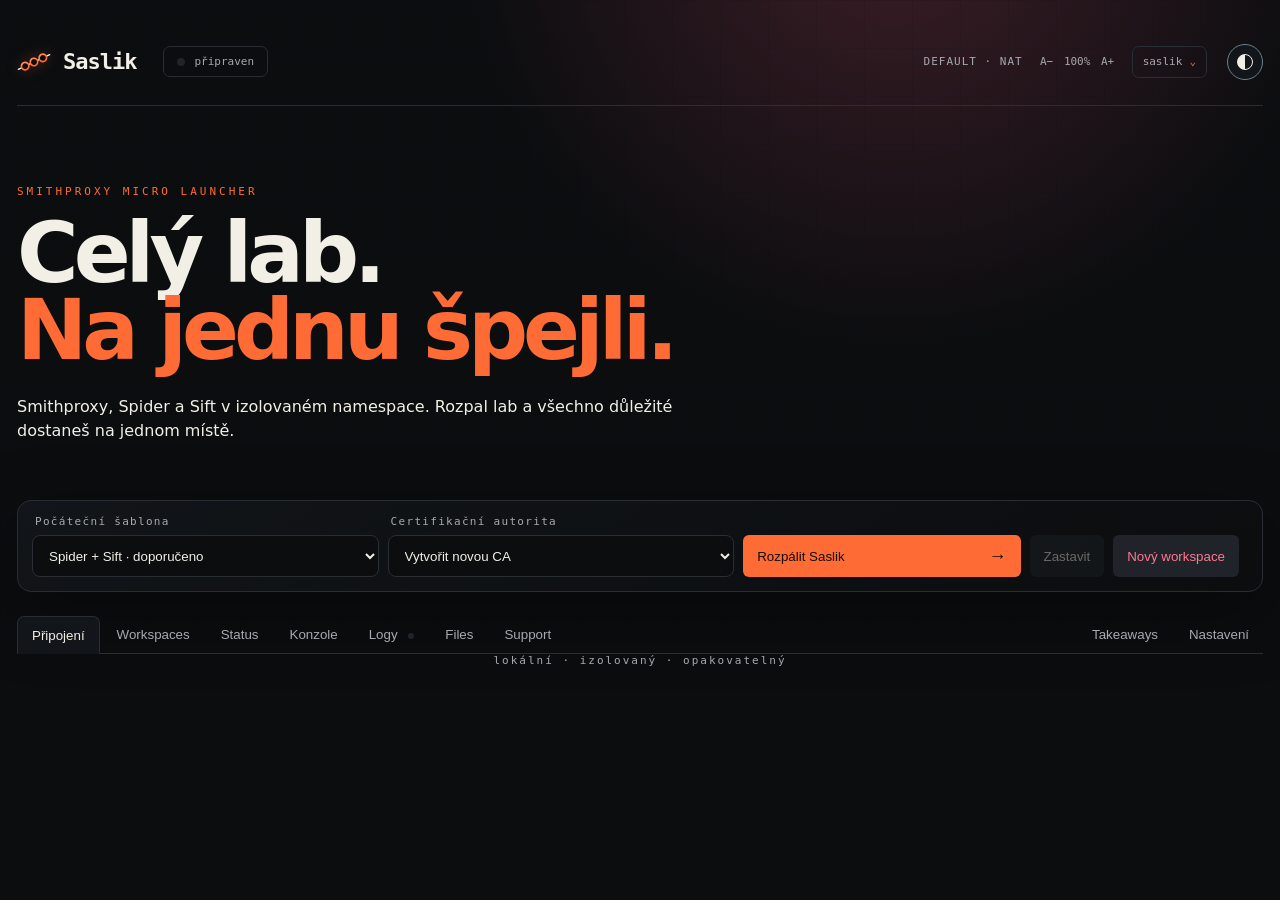
==== src/saslik/web/index.html @ 220c75d2 "featura: pridat upravitelne rozlozeni karet - umoznit karty presouvat, skryvat a menit jejich veliko" ====
<!doctype html>
<html lang="cs"><head><meta charset="utf-8"><meta name="viewport" content="width=device-width,initial-scale=1"><title>Saslik · Smithproxy lab</title><link rel="icon" href="saslik-mark.svg" type="image/svg+xml"><link rel="stylesheet" href="xterm.css"><link rel="stylesheet" href="style.css"><link rel="stylesheet" href="components.css"><link rel="stylesheet" href="files.css"><link rel="stylesheet" href="dev.css"><link rel="stylesheet" href="account.css"><link rel="stylesheet" href="installers.css"><link rel="stylesheet" href="network-plan.css"><link rel="stylesheet" href="dashboard-layout.css"><link rel="stylesheet" data-saslik-theme href="saslik-theme.css"><script src="saslik-theme.js" data-app="saslik"></script>
</head>
<body><main>
<header><div class="brand"><img class="brand-mark" src="saslik-mark.svg" alt=""><strong>Saslik</strong><div id="global-state" class="pill idle"><i></i><span>připraven</span></div></div><div class="header-state"><small id="identity-meta" class="hidden">workspace —</small><a id="header-ca-download" class="header-ca-download hidden" href="/api/ca" title="Stáhnout kořenovou certifikační autoritu aktuálního workspace">CA certifikát ↓</a><small id="lab-meta">default · NAT</small><div class="state-cluster"><div class="card-font-tools" aria-label="Velikost písma v kartách"><button id="card-font-down" type="button" title="Menší písmo v kartách">A−</button><output id="card-font-size">100%</output><button id="card-font-up" type="button" title="Větší písmo v kartách">A+</button></div></div><details class="account-menu"><summary title="Účet Saslik"><span>saslik</span><i>⌄</i></summary><div class="account-dialog"><nav class="account-tabs"><button class="active" type="button" data-account-tab="info">Info</button><button type="button" data-account-tab="password">Password</button></nav><section class="account-pane" data-account-pane="info"><p id="account-feedback" class="account-feedback hidden"></p><dl><div><dt>Session timeout</dt><dd id="session-timeout">—</dd></div><div><dt>Last login</dt><dd id="account-last-login">—</dd></div><div><dt>Password changed</dt><dd id="account-password-changed">—</dd></div></dl></section><section class="account-pane hidden" data-account-pane="password"><form id="password-form"><label>Současné heslo<input id="password-current" type="password" autocomplete="current-password" required></label><label>Nové heslo<input id="password-new" type="password" autocomplete="new-password" minlength="12" maxlength="128" required></label><label>Znovu nové heslo<input id="password-confirm" type="password" autocomplete="new-password" minlength="12" maxlength="128" required></label><button type="submit">Změnit heslo</button></form></section><a class="logout" href="/logout">Odhlásit se <span>↪</span></a></div></details></div></header>
<section id="degraded-banner" class="degraded-banner hidden" role="alert"><strong>running in degraded mode:</strong><span>unknown fatal error</span></section>
<section class="hero"><p class="eyebrow">SMITHPROXY MICRO LAUNCHER</p><h1>Celý lab.<br><em>Na jednu špejli.</em></h1><p class="lead">Smithproxy, Spider a Sift v izolovaném namespace. Rozpal lab a všechno důležité dostaneš na jednom místě.</p></section>
<section class="launcher panel">
  <div id="template-field" class="field init-only"><label for="template">Počáteční šablona</label><select id="template"><option value="spider-sift">Spider + Sift · doporučeno</option><option value="spider">Spider bez Siftu</option><option value="proxy">Čistý Smithproxy</option></select></div>
  <div id="ca-source-field" class="field init-only"><label for="ca-source">Certifikační autorita</label><select id="ca-source"><option value="new">Vytvořit novou CA</option><option value="existing">Použít existující CA</option></select></div>
  <div id="ca-cert-field" class="field init-only hidden"><label for="ca-cert">CA certifikát</label><input id="ca-cert" placeholder="/cesta/ca-cert.pem" spellcheck="false"></div>
  <div id="ca-key-field" class="field init-only hidden"><label for="ca-key">CA privátní klíč</label><input id="ca-key" placeholder="/cesta/ca-key.pem" spellcheck="false"></div>
  <button id="ignite" class="primary"><span>Rozpálit Saslik</span><b>→</b></button><button id="stop" class="ghost" disabled>Zastavit</button><button id="reset" class="ghost danger">Nový workspace</button>
</section>
<nav id="tabs" class="tabs hidden" aria-label="Lab"><button data-tab="dashboard" class="active">Připojení</button><button data-tab="workspaces">Workspaces</button><button data-tab="status">Status</button><button data-tab="console">Konzole</button><button data-tab="logs">Logy <i id="log-state"></i></button><button data-tab="files">Files</button><button data-tab="dev" class="hidden">Dev</button><button data-tab="support">Support</button><button data-tab="settings" class="settings-tab">Nastavení</button></nav>
<section id="dashboard" class="tab-panel hidden"><div class="section-title endpoints-title"><span>PŘIPOJENÍ</span></div><div id="cards" class="cards"></div><section id="skewer-trust" class="skewer-trust hidden"><div class="section-title trust-title"><span>CA NA KLIENTSKÝCH STROJÍCH</span><small>stav klientů a lokální správa důvěry</small></div><nav id="skewer-trust-tabs" class="host-tabs" aria-label="CA stroje a správa"></nav><div id="skewer-trust-content"></div><div id="local-ca-panel" class="local-ca-panel legacy-ca hidden"><div class="local-ca-intro"><b>Lokální správa CA</b><small>vývojová správa úložišť na stroji se Saslikem</small></div><div id="ca-stores" class="local-ca-groups"><span class="muted">Zjišťuji certificate stores…</span></div></div></section></section>
<section id="workspaces" class="tab-panel hidden"><div id="offline-resources" class="offline-resources"><div class="section-title"><span>WORKSPACES</span><small>výběr, stav a zdroje jednotlivých labů</small></div><div id="workspace-manager" class="workspace-manager"></div><section id="workspace-options" class="workspace-options"><div class="section-title"><span id="workspace-options-title">WORKSPACE OPTIONS</span><small>nastavení patří pouze vybranému workspace</small></div>
<div class="component-options"><div class="option-heading"><span>COMPONENTS</span><small>zdroj a chování procesu</small></div><div class="component-table" id="component-table">
<div class="component-table-head"><span>Komponenta</span><span>Typ</span><span>Zdroj</span><span>Restart při selhání</span><span>Akce</span></div>
<div class="component-row" data-component="smithproxy"><strong>Smithproxy<button type="button" data-source-status title="Znovu ověřit Git">čeká na kontrolu</button></strong><select data-source-setting="source_smithproxy"><option value="src">src</option><option value="bin" disabled>bin</option></select><input data-ref-setting="ref_smithproxy" value="master"><label><input type="checkbox" data-restart-setting="restart_smithproxy"><span>zapnutý</span></label><span class="component-actions"><button type="button" data-component-update="smithproxy">Aktualizovat</button><button type="button" class="component-drop hidden" data-component-drop="smithproxy" title="Zahodit lokální Git změny" aria-label="Zahodit lokální Git změny Smithproxy">↶</button></span></div>
<div class="component-row" data-component="spider"><strong>Spider<button type="button" data-source-status title="Znovu ověřit Git">čeká na kontrolu</button></strong><select data-source-setting="source_spider"><option value="src">src</option><option value="bin" disabled>bin</option></select><input data-ref-setting="ref_spider" value="main"><label><input type="checkbox" data-restart-setting="restart_spider"><span>zapnutý</span></label><span class="component-actions"><button type="button" data-component-update="spider">Aktualizovat</button><button type="button" class="component-drop hidden" data-component-drop="spider" title="Zahodit lokální Git změny" aria-label="Zahodit lokální Git změny Spider">↶</button></span></div>
<div class="component-row" data-component="sift"><strong>Sift<button type="button" data-source-status title="Znovu ověřit Git">čeká na kontrolu</button></strong><select data-source-setting="source_sift"><option value="src">src</option><option value="bin" disabled>bin</option></select><input data-ref-setting="ref_sift" value="main"><label><input type="checkbox" data-restart-setting="restart_sift"><span>zapnutý</span></label><span class="component-actions"><button type="button" data-component-update="sift">Aktualizovat</button><button type="button" class="component-drop hidden" data-component-drop="sift" title="Zahodit lokální Git změny" aria-label="Zahodit lokální Git změny Sift">↶</button></span></div>
<div class="component-row" data-component="pcap-viewer"><strong>PCAP Viewer<button type="button" data-source-status title="Znovu ověřit Git">čeká na kontrolu</button></strong><select data-source-setting="source_pcap_viewer"><option value="src">src</option><option value="bin" disabled>bin</option></select><input data-ref-setting="ref_pcap_viewer" value="main"><label><input type="checkbox" data-restart-setting="restart_pcap_viewer"><span>zapnutý</span></label><span class="component-actions"><button type="button" data-component-update="pcap-viewer">Aktualizovat</button><button type="button" class="component-drop hidden" data-component-drop="pcap-viewer" title="Zahodit lokální Git změny" aria-label="Zahodit lokální Git změny PCAP Viewer">↶</button></span></div>
<div class="component-row" data-component="smithproxy-gui"><strong>Smithproxy GUI<button type="button" data-source-status title="Znovu ověřit Git">zdroj nepřipojen</button></strong><select data-source-setting="source_smithproxy_gui"><option value="src">src</option></select><input data-ref-setting="ref_smithproxy_gui" value="main"><label><input type="checkbox" data-restart-setting="restart_smithproxy_gui"><span>zapnutý</span></label><span class="component-actions"><button type="button" data-component-update="smithproxy-gui">Aktualizovat</button><button type="button" class="component-drop hidden" data-component-drop="smithproxy-gui" title="Zahodit lokální Git změny" aria-label="Zahodit lokální Git změny Smithproxy GUI">↶</button></span></div>
<div class="component-row" data-component="keyway"><strong>Smithproxy Keyway<button type="button" data-source-status title="Znovu ověřit Git">čeká na kontrolu</button></strong><select data-source-setting="source_keyway"><option value="src">src</option></select><input data-ref-setting="ref_keyway" value="main"><span title="Runtime integrace bude doplněna po volbě autentizačního backendu">build only</span><span class="component-actions"><button type="button" data-component-update="keyway">Aktualizovat</button><button type="button" class="component-drop hidden" data-component-drop="keyway" title="Zahodit lokální Git změny" aria-label="Zahodit lokální Git změny Smithproxy Keyway">↶</button></span></div>
<div class="component-row hidden" data-component="lored" data-devel-only><strong>Lored<button type="button" data-source-status title="Znovu ověřit Git">čeká na kontrolu</button></strong><select data-source-setting="source_lored"><option value="src">src</option><option value="bin" disabled>bin</option></select><input data-ref-setting="ref_lored" value="main"><label><input type="checkbox" data-restart-setting="restart_lored"><span>zapnutý</span></label><span class="component-actions"><button type="button" data-component-update="lored">Aktualizovat</button><button type="button" class="component-drop hidden" data-component-drop="lored" title="Zahodit lokální Git změny" aria-label="Zahodit lokální Git změny Lored">↶</button></span></div>
<div class="component-row" data-component="tuntom"><strong>Tuntom<button type="button" data-source-status title="Znovu ověřit Git">čeká na kontrolu</button></strong><select data-source-setting="source_tuntom"><option value="src">src</option><option value="bin" disabled>bin</option></select><input data-ref-setting="ref_tuntom" value="main"><span title="Tunely se spouštějí na vyžádání pro spárované klienty.">na vyžádání</span><span class="component-actions"><button type="button" data-component-update="tuntom" title="Aktualizace ukončí aktivní tunely; klienti se musí znovu připojit.">Aktualizovat</button><button type="button" class="component-drop hidden" data-component-drop="tuntom" title="Zahodit lokální Git změny" aria-label="Zahodit lokální Git změny Tuntom">↶</button></span></div>
<div class="component-row component-row-compact"><strong>Capture storage</strong><span>součást vieweru</span><span></span><label><input type="checkbox" data-restart-setting="restart_pcap_storage"><span>zapnutý</span></label><span></span></div>
<div class="component-row component-row-compact saslik-version-row"><strong>Saslik<button type="button" id="saslik-version-status" data-source-status title="Znovu ověřit verzi Sasliku">čeká na kontrolu</button></strong><span>launcher</span><span id="saslik-version-source">zjišťuji instalaci…</span><span></span><span></span></div>
</div><button id="component-settings-save" type="button">Uložit komponenty</button></div>
<div class="workspace-api-access"><div><small>API ACCESS</small><strong>Důvěryhodné sítě</strong><p>Loopback je povolen vždy. Přihlášený portál může API používat z libovolné sítě.</p></div><div class="api-access-options"><label><input id="api-allow-host-networks" type="checkbox"> Host-connected networks <small>bez workspace a tunnel klientů</small></label><label><input id="api-allow-tuntom" type="checkbox"> Authenticated Tuntom clients <small>výchozí: zakázáno</small></label></div><label class="api-prefixes"><span>Additional trusted prefixes</span><textarea id="api-allowed-prefixes" spellcheck="false" placeholder="192.168.50.0/24&#10;2001:db8:42::/64"></textarea></label><button id="api-access-save" type="button">Uložit přístup</button></div>
<div class="workspace-options-body"><div><small>INTEGRACE</small><strong>ipinfo.io</strong><p>Geolokační enrichment veřejných IP adres v CZ PCAP Vieweru.</p></div><label class="workspace-secret"><span>API token</span><input id="setting-ipinfo-token" type="password" autocomplete="off" placeholder="nenastaveno"><small id="setting-ipinfo-state">zjišťuji…</small></label><button id="settings-save" type="button">Nastavit</button></div><p class="workspace-settings-note">Jednosměrné nastavení: secret se neexportuje, nevrací do browseru a přes GUI jej nelze změnit. Projeví se při příštím startu workspace.</p>
<div class="workspace-options-body"><div><small>LICENCOVÁNÍ</small><strong>Issuer public key</strong><p>Ed25519 veřejný klíč, kterým licensing daemon ověřuje podepsané licence.</p></div><label class="workspace-secret workspace-key"><span>Public key PEM</span><textarea id="setting-license-key" autocomplete="off" spellcheck="false" placeholder="-----BEGIN PUBLIC KEY-----"></textarea><small id="setting-license-key-state">zjišťuji…</small></label><button id="license-key-save" type="button">Nastavit</button></div><p class="workspace-settings-note">Veřejný klíč se uloží do workspace a při startu se předá lokální licensing službě. Privátní podpisový klíč sem nikdy nepatří.</p>
<div class="workspace-restart-options"><div><small>VÝVOJ A PÁDY</small><strong>Diagnostický build</strong><p>Debug symboly zvětší build. Core dumpy a backtrace se ukládají do <code>state/crashes</code>.</p></div><div class="restart-options"><label><input type="checkbox" data-debug-setting="debug_build">Debug build</label><label><input type="checkbox" data-debug-setting="collect_coredumps">Uložit core dump</label><label><input type="checkbox" data-debug-setting="collect_backtraces">Vygenerovat backtrace</label></div><button id="debug-settings-save" type="button">Uložit diagnostiku</button></div>
<div class="crash-actions"><span><small>CRASH REPORTY</small><strong id="crash-report-count">zjišťuji…</strong></span><label class="crash-trigger">Collect debug and terminate with <select id="crash-signal"><option value="11">SIGSEGV · 11</option><option value="9">SIGKILL · 9</option></select></label><button id="crash-diagnose" type="button">Spustit sběr</button><a id="crash-reports-download" class="button disabled" href="#">Stáhnout tar.gz ↓</a><button id="crash-reports-clear" type="button" disabled>Vyčistit</button></div><p class="workspace-settings-note">Řízený sběr na 5 sekund zapne <code>debug set all 8</code> a <code>debug term 8</code>, ukončí Smithproxy zvoleným signálem a vytvoří report.</p></section>
<details class="workspace-maintenance public-installers"><summary><span><b>CUSTOM INSTALLERS</b><small>balíky dostupné bez přihlášení na Connect It portálu</small></span><i>›</i></summary><div><div id="public-installers-list"><span class="muted">Načítám…</span></div><form id="public-installer-form"><input id="public-installer-original" type="hidden"><label>Soubor<input id="public-installer-input" type="file" required></label><label>Název<input id="public-installer-title" maxlength="80" placeholder="Skewer Android" required></label><label>Platforma<input id="public-installer-platform" maxlength="80" placeholder="Android APK" required></label><label>Architektura<input id="public-installer-architecture" maxlength="40" placeholder="arm64 / amd64 / any"></label><label>Verze<input id="public-installer-version" maxlength="60" placeholder="0.9.51"></label><label>Channel<select id="public-installer-channel"><option value="stable">stable</option><option value="beta">beta</option><option value="devel" selected>devel</option><option value="nightly">nightly</option></select></label><label class="installer-description">Popis<input id="public-installer-description" maxlength="240" placeholder="Volitelný krátký popis"></label><span class="public-installer-actions"><button type="submit">Nahrát a publikovat ↑</button><button id="public-installer-cancel" type="button" class="hidden">Zrušit editaci</button></span></form></div></details>
<details class="workspace-maintenance"><summary><span><b>LOGY A MAINTENANCE</b><small>diagnostika, rotace a servis workspace</small></span><i>›</i></summary><div><span><strong>Logpack</strong><small>Saslik, komponenty, textové crash logy a systemd journal. Bez konfigurace a klíčů.</small></span><a id="logpack-download" class="button" href="#">Stáhnout logpack ↓</a></div></details></div></section>
<section id="status" class="tab-panel hidden"><div class="section-title"><span>SLUŽBY</span><small>procesy pod správou systemd</small></div><div id="services" class="service-grid"></div><details id="license-panel" class="license-panel"><summary><span><b>License:</b> <em id="license-summary">zjišťuji…</em></span><i>›</i></summary><div id="license-detail"><span class="muted">Načítám licensing informace…</span></div></details><div class="section-title health-title"><span>HEALTH</span><small>živé kontroly API a portů</small></div><div id="health-checks" class="health-grid"></div><div class="section-title runtime-title"><span>SIFT</span><small>flow lifecycle, payloady a HTTP transport</small></div><div id="sift-stats" class="runtime-grid"></div><div class="section-title e2e-title"><span>PRŮCHOD SKRZ WORKSPACE</span><small id="e2e-target">syntetický klient</small></div><div id="e2e-checks" class="e2e-grid"></div><div class="section-title traffic-title"><span>PROVOZ WORKSPACE</span><small id="traffic-interface">workspace interface</small></div><div id="traffic" class="traffic-grid"></div><div class="section-title runtime-title"><span>PROVOZ PŘES PROXY</span><small>aktivní spojení a přenesená data podle vstupu</small></div><div id="listener-stats" class="runtime-grid"></div><details class="traffic-flow"><summary><span><b>Jak test prochází workspace</b><small>rozhraní, proxy, egress a cíle</small></span><i>›</i></summary><div id="traffic-flow-body"></div></details></section>
<section id="console" class="tab-panel hidden panel terminal-panel"><div class="terminal-head"><b>Smithproxy CLI</b><span id="cli-state">odpojeno</span><div class="terminal-tools"><button id="cli-detach" title="Otevřít konzoli v samostatném okně">Do okna ↗</button><label title="Písmo konzole"><span class="sr-only">Písmo</span><select id="cli-font"><option value="system">System mono</option><option value="dejavu">DejaVu</option><option value="jetbrains">JetBrains</option><option value="terminus">Terminus</option></select></label><button id="cli-font-down" title="Menší písmo">A−</button><output id="cli-font-size">13</output><button id="cli-font-up" title="Větší písmo">A+</button><label title="Limit historie"><span class="sr-only">Historie</span><select id="cli-scrollback"><option value="1000">1k řádků</option><option value="5000">5k řádků</option><option value="20000">20k řádků</option><option value="unlimited">bez limitu</option></select></label><button id="cli-save">Uložit</button><button id="cli-connect">Připojit</button><button id="cli-clear">Vyčistit</button></div></div><div id="xterm"></div></section>
<section id="logs" class="tab-panel hidden panel log-panel"><div class="terminal-head"><b>Logy</b><label class="log-source-label"><span class="sr-only">Zdroj logu</span><select id="log-source"><option value="saslik">Saslik</option><option value="skewer-api">Skewer API</option><option value="smithproxy">Smithproxy</option><option value="smithproxy-gui">Smithproxy GUI</option><option value="spider">Spider</option><option value="spider-frontend">Spider frontend</option><option value="sift">Sift</option><option value="pcap-storage">PCAP storage</option><option value="pcap-viewer">PCAP Viewer</option><option value="lored">Lored</option><option value="tuntom">Tuntom</option><option value="e2e-probe">E2E probe</option><option value="operation">Build / operace</option></select></label><span id="build-state">živě</span><button id="copy-log">Kopírovat</button></div><div id="source-recovery" class="source-recovery hidden"><span><b>Lokální změny ve zdrojích</b><small id="source-recovery-detail"></small></span><button id="discard-source-changes" type="button">Zahodit změny</button></div><pre id="log"><span class="muted">$ načítám Saslik log…</span></pre></section>
<section id="files" class="tab-panel hidden files-panel"><div class="files-toolbar"><div><small>WORKSPACE FILES</small><nav id="files-breadcrumb"></nav></div><label class="files-follow"><input id="files-follow" type="checkbox" checked> Follow</label><button id="files-detach" type="button">Do okna ↗</button><button id="files-up" type="button">↑ Nahoru</button><button id="files-mkdir" type="button">Nový adresář</button><button id="files-upload" type="button">Nahrát ↑</button><input id="files-upload-input" type="file" class="hidden"></div><div class="files-layout"><div id="files-list" class="files-list"><span class="muted">Načítám…</span></div><section id="file-editor" class="file-editor empty"><div class="file-editor-head"><span><b id="file-name">Vyber soubor</b><small id="file-meta">Textové soubory lze prohlížet a upravit.</small></span><b id="file-change" class="file-change hidden"></b><button id="file-reload" class="hidden" type="button">Reload</button><label id="file-lock-override" class="hidden"><input type="checkbox"> override zámku</label><a id="file-download" class="button disabled" href="#">Stáhnout ↓</a><button id="file-delete" type="button" disabled>Smazat</button><button id="file-edit" type="button" disabled>Edit</button><button id="file-save" class="hidden" type="button" disabled>Uložit</button><button id="file-close" type="button" disabled>Zavřít</button></div><div id="file-code" class="file-code"><pre id="file-view"></pre><div id="file-edit-layer" class="file-edit-layer hidden"><pre id="file-highlight" aria-hidden="true"></pre><textarea id="file-content" spellcheck="false" disabled></textarea></div></div></section></div></section>
<section id="dev" class="tab-panel hidden"><div class="section-title"><span>DEV</span><small>bezpečné patche a runtime debugging</small></div><details class="dev-debug"><summary><span><b>GDB</b><small>gdbserver a interaktivní konzole</small></span><i>›</i></summary><div class="dev-debug-head"><small>Připojení zastaví komponentu do příchodu GDB klienta. Porty poslouchají pouze na loopbacku.</small></div><div id="dev-debug-components"><span class="muted">Načítám…</span></div><section id="dev-gdb-console" class="dev-gdb-console hidden"><div><span><b id="dev-gdb-title">GDB</b><small id="dev-gdb-state">odpojeno</small></span><button id="dev-gdb-close" type="button">Zavřít GDB</button></div><div id="dev-gdb-terminal"></div></section></details><p class="dev-intro">Vlož unified diff ručně nebo jej načti ze souboru. Saslik nejprve provede <code>git apply --check</code> a patch aplikuje pouze uvnitř zvoleného checkoutu.</p><section class="dev-journal"><div class="dev-journal-head"><span><b>PATCH JOURNAL</b><small>pojmenované patche a jejich stav</small></span><div><button id="dev-revert-all" type="button">Vrátit vše aplikované</button><button id="dev-clear-history" type="button">Vyčistit historii</button></div></div><div id="dev-patch-history"><span class="muted">Načítám…</span></div></section><div class="dev-patches">
<details class="dev-patch" data-dev-project="smithproxy"><summary><span><b>Patch Smithproxy</b><small>src/smithproxy/</small></span><i>›</i></summary><div class="dev-patch-body"><textarea spellcheck="false" placeholder="diff --git a/src/... b/src/...&#10;--- a/src/...&#10;+++ b/src/..."></textarea><div class="dev-patch-tools"><input type="file" accept=".diff,.patch,text/plain"><button type="button" data-dev-load>Načíst .diff/.patch</button><button type="button" data-dev-apply>Aplikovat patch</button><output></output></div></div></details>
<details class="dev-patch" data-dev-project="socle"><summary><span><b>Patch Socle</b><small>src/smithproxy/socle/</small></span><i>›</i></summary><div class="dev-patch-body"><textarea spellcheck="false" placeholder="Vlož unified diff pro Socle…"></textarea><div class="dev-patch-tools"><input type="file" accept=".diff,.patch,text/plain"><button type="button" data-dev-load>Načíst .diff/.patch</button><button type="button" data-dev-apply>Aplikovat patch</button><output></output></div></div></details>
<details class="dev-patch" data-dev-project="spider"><summary><span><b>Patch Spider</b><small>src/smithproxy-spider/</small></span><i>›</i></summary><div class="dev-patch-body"><textarea spellcheck="false" placeholder="Vlož unified diff pro Spider…"></textarea><div class="dev-patch-tools"><input type="file" accept=".diff,.patch,text/plain"><button type="button" data-dev-load>Načíst .diff/.patch</button><button type="button" data-dev-apply>Aplikovat patch</button><output></output></div></div></details>
<details class="dev-patch" data-dev-project="sift"><summary><span><b>Patch Sift</b><small>src/sift/</small></span><i>›</i></summary><div class="dev-patch-body"><textarea spellcheck="false" placeholder="Vlož unified diff pro Sift…"></textarea><div class="dev-patch-tools"><input type="file" accept=".diff,.patch,text/plain"><button type="button" data-dev-load>Načíst .diff/.patch</button><button type="button" data-dev-apply>Aplikovat patch</button><output></output></div></div></details>
<details class="dev-patch" data-dev-project="lored"><summary><span><b>Patch Lored</b><small>src/lored/</small></span><i>›</i></summary><div class="dev-patch-body"><textarea spellcheck="false" placeholder="Vlož unified diff pro Lored…"></textarea><div class="dev-patch-tools"><input type="file" accept=".diff,.patch,text/plain"><button type="button" data-dev-load>Načíst .diff/.patch</button><button type="button" data-dev-apply>Aplikovat patch</button><output></output></div></div></details>
<details class="dev-patch" data-dev-project="pcap-viewer"><summary><span><b>Patch PCAP Viewer</b><small>src/capture-zone-viewer/</small></span><i>›</i></summary><div class="dev-patch-body"><textarea spellcheck="false" placeholder="Vlož unified diff pro PCAP Viewer…"></textarea><div class="dev-patch-tools"><input type="file" accept=".diff,.patch,text/plain"><button type="button" data-dev-load>Načíst .diff/.patch</button><button type="button" data-dev-apply>Aplikovat patch</button><output></output></div></div></details>
</div></section>
<section id="support" class="tab-panel hidden"><div class="section-title"><span>SUPPORT</span><small>Smithproxy · Saslik</small></div><div class="support-intro"><span>UPEČENO SMITHPROXY TÝMEM</span><p>Saslik i nástroje, které spojuje, vznikají jako součást projektu Smithproxy. Je za nimi spousta času, zkušeností a poctivé práce. Pokud ti pomáhají, budeme rádi za zpětnou vazbu, doporučení, příspěvek do projektu — nebo třeba i malou finanční podporu. Každá pomoc nám dává prostor péct je dál.</p></div><div class="support-grid"><article class="support-card support-primary"><small>TECHNICKÁ PODPORA</small><h2>Něco se nechce péct?</h2><p>Popiš problém, připoj verzi Sasliku a relevantní část logu. Hesla, privátní klíče ani provoz neposílej.</p><a class="support-action" href="mailto:smithproxy@proton.me?subject=Saslik%20support&amp;body=Workspace%3A%0ASaslik%20version%3A%0APopis%20problemu%3A%0A">Napsat na smithproxy@proton.me <b>→</b></a></article><article class="support-card"><small>KONTAKT</small><h2>Smithproxy</h2><p>Dotazy k nasazení, integraci, vývoji nebo spolupráci.</p><div class="support-links"><a href="mailto:smithproxy@proton.me"><svg class="support-icon" viewBox="0 0 24 24" aria-hidden="true"><path d="M3.5 5.5h17v13h-17zM4 6l8 6 8-6"/></svg><span>smithproxy@proton.me</span></a><a href="https://discord.gg/vf4Qwwt" target="_blank" rel="noreferrer"><svg class="support-icon support-icon-discord" viewBox="0 0 24 24" aria-hidden="true"><path d="M8.1 7.3a13 13 0 0 1 7.8 0l.9 1.8c1.8.6 2.8 1.4 2.8 1.4a12 12 0 0 1-1.4 6.8 9 9 0 0 1-3.3 1.7l-.8-1.1c.9-.3 1.7-.7 2.4-1.2-4 1.8-8.1.6-9 0 .7.5 1.5.9 2.4 1.2L9.1 19a9 9 0 0 1-3.3-1.7 12 12 0 0 1-1.4-6.8s1-.8 2.8-1.4z"/><circle cx="9" cy="13" r="1.15"/><circle cx="15" cy="13" r="1.15"/></svg><span>Discord server ↗</span></a></div></article><article class="support-card"><small>PLACENÁ PODPORA</small><h2>Potřebuješ víc?</h2><p>Individuální pomoc, integrace a prioritní řešení připravujeme. Platební možnosti doplníme později.</p><span class="support-pending">brzy</span></article></div></section>
<div id="toast" role="status" aria-live="polite"></div><footer>lokální · izolovaný · opakovatelný</footer>
</main><script src="xterm.js"></script><script src="addon-fit.js"></script><script src="skewer-reports.js"></script><script src="app.js"></script><script src="dashboard-layout.js"></script></body></html>
---- src/saslik/web/xterm.css ----
/**
 * Copyright (c) 2014 The xterm.js authors. All rights reserved.
 * Copyright (c) 2012-2013, Christopher Jeffrey (MIT License)
 * https://github.com/chjj/term.js
 * @license MIT
 *
 * Permission is hereby granted, free of charge, to any person obtaining a copy
 * of this software and associated documentation files (the "Software"), to deal
 * in the Software without restriction, including without limitation the rights
 * to use, copy, modify, merge, publish, distribute, sublicense, and/or sell
 * copies of the Software, and to permit persons to whom the Software is
 * furnished to do so, subject to the following conditions:
 *
 * The above copyright notice and this permission notice shall be included in
 * all copies or substantial portions of the Software.
 *
 * THE SOFTWARE IS PROVIDED "AS IS", WITHOUT WARRANTY OF ANY KIND, EXPRESS OR
 * IMPLIED, INCLUDING BUT NOT LIMITED TO THE WARRANTIES OF MERCHANTABILITY,
 * FITNESS FOR A PARTICULAR PURPOSE AND NONINFRINGEMENT. IN NO EVENT SHALL THE
 * AUTHORS OR COPYRIGHT HOLDERS BE LIABLE FOR ANY CLAIM, DAMAGES OR OTHER
 * LIABILITY, WHETHER IN AN ACTION OF CONTRACT, TORT OR OTHERWISE, ARISING FROM,
 * OUT OF OR IN CONNECTION WITH THE SOFTWARE OR THE USE OR OTHER DEALINGS IN
 * THE SOFTWARE.
 *
 * Originally forked from (with the author's permission):
 *   Fabrice Bellard's javascript vt100 for jslinux:
 *   http://bellard.org/jslinux/
 *   Copyright (c) 2011 Fabrice Bellard
 *   The original design remains. The terminal itself
 *   has been extended to include xterm CSI codes, among
 *   other features.
 */

/**
 *  Default styles for xterm.js
 */

.xterm {
    cursor: text;
    position: relative;
    user-select: none;
    -ms-user-select: none;
    -webkit-user-select: none;
}

.xterm.focus,
.xterm:focus {
    outline: none;
}

.xterm .xterm-helpers {
    position: absolute;
    top: 0;
    /**
     * The z-index of the helpers must be higher than the canvases in order for
     * IMEs to appear on top.
     */
    z-index: 5;
}

.xterm .xterm-helper-textarea {
    padding: 0;
    border: 0;
    margin: 0;
    /* Move textarea out of the screen to the far left, so that the cursor is not visible */
    position: absolute;
    opacity: 0;
    left: -9999em;
    top: 0;
    width: 0;
    height: 0;
    z-index: -5;
    /** Prevent wrapping so the IME appears against the textarea at the correct position */
    white-space: nowrap;
    overflow: hidden;
    resize: none;
}

.xterm .composition-view {
    /* TODO: Composition position got messed up somewhere */
    background: #000;
    color: #FFF;
    display: none;
    position: absolute;
    white-space: nowrap;
    z-index: 1;
}

.xterm .composition-view.active {
    display: block;
}

.xterm .xterm-viewport {
    /* On OS X this is required in order for the scroll bar to appear fully opaque */
    background-color: #000;
    overflow-y: scroll;
    cursor: default;
    position: absolute;
    right: 0;
    left: 0;
    top: 0;
    bottom: 0;
}

.xterm .xterm-screen {
    position: relative;
}

.xterm .xterm-screen canvas {
    position: absolute;
    left: 0;
    top: 0;
}

.xterm .xterm-scroll-area {
    visibility: hidden;
}

.xterm-char-measure-element {
    display: inline-block;
    visibility: hidden;
    position: absolute;
    top: 0;
    left: -9999em;
    line-height: normal;
}

.xterm.enable-mouse-events {
    /* When mouse events are enabled (eg. tmux), revert to the standard pointer cursor */
    cursor: default;
}

.xterm.xterm-cursor-pointer,
.xterm .xterm-cursor-pointer {
    cursor: pointer;
}

.xterm.column-select.focus {
    /* Column selection mode */
    cursor: crosshair;
}

.xterm .xterm-accessibility:not(.debug),
.xterm .xterm-message {
    position: absolute;
    left: 0;
    top: 0;
    bottom: 0;
    right: 0;
    z-index: 10;
    color: transparent;
    pointer-events: none;
}

.xterm .xterm-accessibility-tree:not(.debug) *::selection {
  color: transparent;
}

.xterm .xterm-accessibility-tree {
  user-select: text;
  white-space: pre;
}

.xterm .live-region {
    position: absolute;
    left: -9999px;
    width: 1px;
    height: 1px;
    overflow: hidden;
}

.xterm-dim {
    /* Dim should not apply to background, so the opacity of the foreground color is applied
     * explicitly in the generated class and reset to 1 here */
    opacity: 1 !important;
}

.xterm-underline-1 { text-decoration: underline; }
.xterm-underline-2 { text-decoration: double underline; }
.xterm-underline-3 { text-decoration: wavy underline; }
.xterm-underline-4 { text-decoration: dotted underline; }
.xterm-underline-5 { text-decoration: dashed underline; }

.xterm-overline {
    text-decoration: overline;
}

.xterm-overline.xterm-underline-1 { text-decoration: overline underline; }
.xterm-overline.xterm-underline-2 { text-decoration: overline double underline; }
.xterm-overline.xterm-underline-3 { text-decoration: overline wavy underline; }
.xterm-overline.xterm-underline-4 { text-decoration: overline dotted underline; }
.xterm-overline.xterm-underline-5 { text-decoration: overline dashed underline; }

.xterm-strikethrough {
    text-decoration: line-through;
}

.xterm-screen .xterm-decoration-container .xterm-decoration {
	z-index: 6;
	position: absolute;
}

.xterm-screen .xterm-decoration-container .xterm-decoration.xterm-decoration-top-layer {
	z-index: 7;
}

.xterm-decoration-overview-ruler {
    z-index: 8;
    position: absolute;
    top: 0;
    right: 0;
    pointer-events: none;
}

.xterm-decoration-top {
    z-index: 2;
    position: relative;
}
---- src/saslik/web/style.css ----
:root{--bg:#0b0d0f;--panel:#121519;--line:#292e35;--text:#f2efe7;--muted:#89919a;--hot:#ff6b35;--green:#58d68d;--yellow:#f5b942;--red:#ff5277}*{box-sizing:border-box}body{margin:0;min-height:100vh;background:radial-gradient(circle at 70% -10%,var(--st-danger-bg, #2a1812) 0,transparent 33%),var(--bg);color:var(--text);font-family:ui-monospace,SFMono-Regular,Menlo,Consolas,monospace}body:before{content:"";position:fixed;inset:0;pointer-events:none;opacity:.13;background-image:linear-gradient(var(--st-surface, #fff) 1px,transparent 1px),linear-gradient(90deg,var(--st-surface, #fff) 1px,transparent 1px);background-size:48px 48px;mask-image:linear-gradient(to bottom,#000,transparent 72%)}main{width:min(1320px,calc(100% - 34px));margin:auto;position:relative}main>header{height:88px;display:flex;align-items:center;justify-content:space-between;border-bottom:1px solid var(--line);transition:.3s}.brand{display:flex;gap:12px;align-items:center;font-size:22px;letter-spacing:-1px}.brand-mark{display:block;width:34px;height:34px;filter:drop-shadow(0 0 7px #ff6b3548)}.header-state{display:flex;align-items:center;gap:12px}.header-state>small{color:var(--st-muted, #69717a);font-size:11px;letter-spacing:1px;text-transform:uppercase}.logout{display:grid;width:30px;height:30px;border:1px solid var(--line);border-radius:99px;color:var(--muted);font:16px/1 system-ui,sans-serif;text-decoration:none;place-items:center}.logout:hover{border-color:var(--hot);color:var(--st-link, var(--hot))}.pill{display:flex;gap:9px;align-items:center;padding:8px 13px;border:1px solid var(--line);border-radius:99px;color:var(--muted);font-size:11px}.pill i,.service-state i,#log-state{width:8px;height:8px;border-radius:50%;background:var(--st-surface-raised, #59616a)}.pill.running i,.state-starting i,#log-state.running{background:var(--yellow);box-shadow:0 0 10px var(--yellow)}.pill.done i,.state-running i{background:var(--green);box-shadow:0 0 10px var(--green)}.pill.failed i,.state-failed i,#log-state.failed{background:var(--red);box-shadow:0 0 10px var(--red)}
.degraded-banner{display:flex;align-items:center;gap:9px;margin:14px 0 2px;padding:13px 16px;border:1px solid var(--st-danger, #d73550);border-radius:8px;background:linear-gradient(90deg,var(--st-danger-bg, #4a101b),var(--st-danger-bg, #251015));box-shadow:0 0 24px color-mix(in srgb, var(--st-danger, #ff435f) 18.04%, transparent);color:var(--st-danger, #ffd8df);font:700 13px/1.35 system-ui,sans-serif}.degraded-banner strong{text-transform:uppercase;letter-spacing:.7px;color:var(--st-danger, #ff526e)}.degraded-banner span{overflow-wrap:anywhere}.degraded-banner.hidden{display:none}
.hero{padding:68px 0 40px;max-height:410px;overflow:hidden;transition:max-height .42s,opacity .24s,padding .42s}.eyebrow{color:var(--st-link, var(--hot));letter-spacing:3px;font-size:11px}.hero h1{font-family:system-ui,sans-serif;font-size:clamp(46px,8vw,84px);line-height:.92;letter-spacing:-5px;margin:17px 0 25px}.hero h1 em{color:var(--st-link, var(--hot));font-style:normal}.lead{color:var(--st-text, #a7adb4);font-family:system-ui,sans-serif;max-width:670px;line-height:1.55;font-size:16px}.compact .hero{max-height:0;opacity:0;padding:0}.compact main>header{height:62px}.compact .brand{font-size:18px}.compact .brand-mark{width:29px;height:29px}
.panel{background:linear-gradient(145deg,color-mix(in srgb, var(--st-surface, #16191d) 98.04%, transparent),color-mix(in srgb, var(--st-canvas, #0e1013) 98.04%, transparent));border:1px solid var(--line);border-radius:14px}.launcher{display:grid;grid-template-columns:minmax(190px,1fr) minmax(205px,1fr) minmax(200px,.8fr) auto auto auto;gap:9px;padding:14px;align-items:end;box-shadow:0 20px 70px var(--st-shadow, #0007)}.compact .launcher{margin-top:18px;padding:11px}.field label{display:block;font-size:11px;color:var(--muted);letter-spacing:1.3px;margin:0 0 7px 3px}.field input,.field select{width:100%;height:42px;background:var(--st-canvas, #090b0d);border:1px solid var(--st-border, #30363d);color:var(--text);border-radius:8px;padding:0 12px;font:12px inherit;outline:none}.field input:focus,.field select:focus{border-color:var(--hot);box-shadow:0 0 0 3px color-mix(in srgb, var(--st-brand, #ff6b35) 12.55%, transparent)}button{height:42px;border:0;border-radius:8px;padding:0 14px;font:600 11px inherit;cursor:pointer;transition:.16s}button:disabled{opacity:.4;cursor:not-allowed}.primary{background:var(--hot);color:var(--st-on-brand, #140b07);min-width:160px;display:flex;justify-content:space-between;align-items:center;gap:14px}.primary:hover{background:var(--st-brand-hover, #ff8256);transform:translateY(-1px)}.primary b{font-size:18px}.ghost{background:var(--st-surface-raised, #20242a);color:var(--st-text, #cdd1d5)}.ghost:hover{background:var(--st-surface-raised, #2a3037)}.danger{color:var(--st-danger, #ff8099)}.hidden{display:none!important}
.tabs{display:flex;gap:3px;margin-top:23px;border-bottom:1px solid var(--line)}.tabs button{height:38px;border-radius:7px 7px 0 0;background:transparent;color:var(--muted);position:relative}.tabs button.active{color:var(--text);background:var(--panel);border:1px solid var(--line);border-bottom-color:var(--panel);transform:translateY(1px)}#log-state{display:inline-block;margin-left:7px;width:6px;height:6px}.tab-panel{margin:17px 0 35px}.section-title{display:flex;align-items:baseline;justify-content:space-between;border-bottom:1px solid var(--line);padding-bottom:10px;margin-bottom:11px}.section-title span{font-size:11px;letter-spacing:2px}.section-title small{color:var(--muted);font-size:11px}.endpoints-title{margin-top:0}
.service-grid{display:grid;grid-template-columns:repeat(3,1fr);gap:8px}.service{background:var(--panel);border:1px solid var(--line);border-radius:10px;padding:12px 14px}.service-top{display:flex;align-items:center;justify-content:space-between}.service strong{font-size:12px}.service-state{display:flex;align-items:center;gap:7px;color:var(--muted);font-size:11px}.service-meta{margin-top:9px;display:flex;gap:17px;color:var(--muted);font-size:11px}.service-meta b{color:var(--st-text, #c7cbd0);font-weight:500}.cards{display:grid;grid-template-columns:repeat(3,minmax(0,1fr));gap:9px}.endpoint-group{min-width:0;background:var(--st-canvas, #0d1013);border:1px solid var(--line);border-radius:11px;padding:8px}.endpoint-group-title{display:flex;align-items:baseline;justify-content:space-between;padding:3px 4px 9px}.endpoint-group-title b{font-size:11px;letter-spacing:.4px}.endpoint-group-title small{color:var(--muted);font-size:11px}.endpoint-items{display:grid;gap:6px}.card{background:var(--panel);border:1px solid var(--st-border, #242a30);border-radius:7px;padding:9px 10px;min-height:74px;display:flex;flex-direction:column}.card small{color:var(--muted);font-size:11px;letter-spacing:1px}.card-value{width:100%;height:auto;margin:6px 0;padding:0;background:none;color:var(--text);text-align:left;font-weight:400}.card-value strong{font-family:system-ui,sans-serif;font-size:11px;line-height:1.3;overflow-wrap:anywhere}.card a{color:var(--st-link, var(--hot));font-size:11px;text-decoration:none;margin-top:auto}
.trust-title{margin-top:23px}.ca-stores{display:flex;flex-wrap:wrap;gap:7px}.ca-store{height:auto;min-height:48px;display:flex;align-items:center;gap:9px;padding:8px 12px;background:var(--panel);border:1px solid var(--line);color:var(--st-text, #c7cbd0);text-align:left}.ca-store i{width:8px;height:8px;border-radius:50%;background:var(--st-surface-raised, #59616a)}.ca-store span{display:grid;gap:2px}.ca-store b{font-size:11px}.ca-store small{font-size:11px;color:var(--muted);font-weight:400}.ca-store.installed{border-color:var(--st-success, #285f40);background:var(--st-success-bg, #102018);color:var(--st-success, #dff7e7)}.ca-store.installed i{background:var(--green);box-shadow:0 0 9px var(--green)}.ca-store:disabled{opacity:.45}.ca-store.pending i{background:var(--yellow);box-shadow:0 0 9px var(--yellow)}
.offline-resources{margin-bottom:24px}.identity-manager{display:flex;align-items:center;gap:8px;flex-wrap:wrap}.identity-current{display:flex;align-items:center;gap:10px;min-height:48px;padding:8px 12px;border:1px solid var(--st-success, #285f40);border-radius:9px;background:var(--st-success-bg, #102018)}.identity-current i{width:8px;height:8px;border-radius:50%;background:var(--green);box-shadow:0 0 9px var(--green)}.identity-current span{display:grid;gap:2px}.identity-current small{font-size:11px;color:var(--muted)}.identity-current b{font-size:11px}.identity-resource,.identity-manager select{height:48px;border:1px solid var(--line);border-radius:9px;background:var(--panel);color:var(--st-text, #cdd1d5);padding:0 13px;font:600 11px inherit}.identity-resource{display:flex;align-items:center;text-decoration:none}.identity-switch{display:flex;align-items:center;gap:6px;margin-left:auto}.identity-switch select{min-width:190px}.identity-switch button{height:48px;background:var(--st-surface-raised, #20242a);color:var(--st-text, #cdd1d5)}.identity-switch button:disabled{opacity:.4}.offline-resources+.endpoints-title{margin-top:0}
.binary-manager{margin-top:8px;padding-top:8px;border-top:1px solid var(--line)}.binary-current{border-color:var(--st-warning, #66501d);background:var(--st-warning-bg, #1b170d)}.binary-current i{background:var(--yellow);box-shadow:0 0 9px var(--yellow)}
.workspace-manager{display:grid;gap:5px}.workspace-row{display:grid;gap:0;border:1px solid var(--line);border-radius:9px;background:var(--panel);overflow:hidden}.workspace-row.selected{border-color:var(--st-success, #285f40);background:var(--st-success-bg, #102018)}.workspace-row-main{display:grid;grid-template-columns:24px minmax(140px,1fr) 90px 90px auto auto;align-items:center;gap:8px;min-height:48px;padding:6px 8px}.workspace-row input{accent-color:var(--green)}.workspace-name{display:grid;gap:2px}.workspace-name b{font-size:11px}.workspace-name small,.workspace-cell{font-size:11px;color:var(--muted)}.workspace-state{display:flex;align-items:center;gap:6px}.workspace-state i{width:7px;height:7px;border-radius:50%;background:var(--st-surface-raised, #59616a)}.workspace-state.running i{background:var(--green);box-shadow:0 0 8px var(--green)}.workspace-row button{height:30px;background:var(--st-surface-raised, #20242a);color:var(--st-text, #cdd1d5)}.workspace-row-resources{display:flex;align-items:center;gap:14px;min-height:31px;padding:5px 12px 6px 40px;border-top:1px solid var(--st-border, #242a30);color:var(--muted);font-size:11px}.workspace-row-resources a{color:var(--st-link, var(--hot));text-decoration:none}.workspace-row-resources a:hover{text-decoration:underline}
.offline-resources.hidden{display:block!important}
.workspace-locked #ignite,.workspace-locked #reset,.selected-workspace-running #ignite,.selected-workspace-running #reset,.foreign-workspace-running #stop{pointer-events:none;opacity:.4}
.workspace-row-main{grid-template-columns:24px minmax(140px,1fr) 90px 90px auto auto auto auto}.workspace-stop{background:var(--st-danger-bg, #3a1820)!important;color:var(--st-danger, #ff8099)!important}
#tabs.hidden{display:flex!important}.console-only #tabs{display:none!important}.workspace-switching main{pointer-events:none;opacity:.58;transition:opacity .12s}
.health-title,.e2e-title,.traffic-title{margin-top:23px}.health-grid{display:grid;grid-template-columns:repeat(5,minmax(0,1fr));gap:7px}.health,.e2e{position:relative;display:grid;gap:6px;min-width:0;padding:11px;background:var(--panel);border:1px solid var(--line);border-radius:9px}.health>div,.e2e>div{display:flex;align-items:center;gap:7px}.health i,.e2e i{width:8px;height:8px;border-radius:50%;background:var(--st-surface-raised, #59616a)}.health strong,.e2e strong{font-size:11px}.health small,.e2e small{font-size:11px;color:var(--muted)}.health>b,.e2e>b{font-size:11px;overflow:hidden;text-overflow:ellipsis;white-space:nowrap}.health>span,.e2e>span{position:absolute;right:10px;top:11px;color:var(--muted);font-size:11px}.health.state-ok,.e2e.state-ok{border-color:var(--st-success, #285f40)}.health.state-ok i,.e2e.state-ok i{background:var(--green);box-shadow:0 0 9px var(--green)}.health.state-degraded i,.e2e.state-degraded i{background:var(--yellow);box-shadow:0 0 9px var(--yellow)}.health.state-down i,.e2e.state-down i{background:var(--red);box-shadow:0 0 9px var(--red)}.e2e-grid{display:grid;grid-template-columns:repeat(4,minmax(0,1fr));gap:7px}.traffic-grid{display:grid;grid-template-columns:repeat(3,1fr);gap:7px}.traffic{display:grid;gap:5px;padding:12px 14px;background:var(--panel);border:1px solid var(--line);border-radius:9px}.traffic small,.traffic span{color:var(--muted);font-size:11px}.traffic strong{font:600 18px system-ui,sans-serif}
.terminal-panel,.log-panel{overflow:hidden}.terminal-panel{border-radius:7px}.terminal-head{min-height:43px;display:flex;align-items:center;gap:9px;border-bottom:1px solid var(--line);padding:7px 13px;color:var(--muted);font-size:11px}.terminal-head b{color:var(--st-text, #d8d8d3)}.terminal-head>span{margin-right:auto}.terminal-tools{display:flex;align-items:center;gap:5px;overflow-x:auto}.terminal-head button,.terminal-head select{height:26px;border:0;border-radius:7px;background:var(--st-surface-raised, #20242a);color:var(--st-text, #aab0b6);padding:0 9px;font:600 11px inherit}.terminal-head select{outline:none}.terminal-head output{min-width:18px;text-align:center;color:var(--st-text, #cbd1d3)}.terminal-panel #xterm{height:calc(100vh - 255px);height:calc(100dvh - 255px);min-height:360px;display:flex;min-width:0;padding:11px 10px 10px 12px;overflow:hidden;background:var(--st-info-bg, #070e0d)}.terminal-panel .xterm{flex:1;min-width:0;min-height:0;height:100%}.terminal-panel .xterm-viewport{scrollbar-color:var(--st-muted, #646b6e) var(--st-on-brand, #0b1110);scrollbar-width:thin}.console-active #console{margin-bottom:0}.console-active footer{display:none}.sr-only{position:absolute;width:1px;height:1px;padding:0;margin:-1px;overflow:hidden;clip:rect(0,0,0,0);white-space:nowrap;border:0}.console-only main{width:100%;height:100dvh}.console-only header,.console-only .hero,.console-only .launcher,.console-only .tabs,.console-only footer{display:none}.console-only #console{display:block!important;margin:0;border:0;border-radius:0;height:100dvh}.console-only .terminal-panel #xterm{height:calc(100dvh - 43px);min-height:0}.log-panel pre{height:calc(100vh - 255px);height:calc(100dvh - 255px);min-height:360px;overflow:auto;margin:0;padding:18px;color:var(--st-text, #c5cbd1);font:11px/1.62 inherit;white-space:pre-wrap}.muted{color:var(--st-muted, #616870)}#toast{position:fixed;left:50%;bottom:24px;z-index:5;transform:translate(-50%,18px);padding:9px 14px;border:1px solid var(--st-border, #3b424a);border-radius:99px;background:var(--st-surface-raised, #191d22);color:var(--st-text, #e9e6de);font-size:11px;opacity:0;pointer-events:none;transition:.18s}#toast.show{opacity:1;transform:translate(-50%,0)}footer{text-align:center;color:var(--st-muted, #525860);font-size:11px;letter-spacing:2px;padding:0 0 35px}
.console-detached-placeholder{min-height:360px;display:grid;place-items:center;background:linear-gradient(145deg,color-mix(in srgb, var(--st-surface, #16191d) 72.16%, transparent),color-mix(in srgb, var(--st-canvas, #080a0c) 90.20%, transparent))}.console-detached-placeholder>div{display:grid;justify-items:center;gap:10px;color:var(--muted);text-align:center}.console-detached-placeholder b{color:var(--text);font-size:13px}.console-detached-placeholder span,.console-detached-placeholder small{font-size:11px}.console-detached-placeholder button{margin-top:5px;background:var(--hot);color:var(--st-on-brand, #140b07)}
.terminal-panel.cli-offline{border-color:var(--st-border, #49333a)}.terminal-panel.cli-offline .terminal-head{background:var(--st-surface, #1b1417);color:var(--st-danger, #c88f9d)}.terminal-panel.cli-offline #cli-state{color:var(--red)}.terminal-panel.cli-offline #xterm{opacity:.38;filter:grayscale(.82);transition:opacity .2s,filter .2s}.terminal-panel.cli-offline #cli-connect{opacity:.35}
.support-intro{max-width:850px;margin:7px 0 22px;padding-left:15px;border-left:2px solid var(--hot)}.support-intro span{color:var(--st-link, var(--hot));font-size:11px;letter-spacing:1.7px}.support-intro p{margin:8px 0 0;color:var(--st-text, #b1b6bc);font:14px/1.65 system-ui,sans-serif}.support-grid{display:grid;grid-template-columns:1.35fr 1fr 1fr;gap:9px}.support-card{min-height:205px;display:flex;flex-direction:column;align-items:flex-start;padding:20px;background:var(--panel);border:1px solid var(--line);border-radius:11px}.support-card small{color:var(--st-link, var(--hot));font-size:11px;letter-spacing:1.5px}.support-card h2{margin:13px 0 9px;font:600 19px/1.15 system-ui,sans-serif}.support-card p{margin:0 0 20px;color:var(--muted);font:12px/1.55 system-ui,sans-serif}.support-card a{margin-top:auto;color:var(--st-link, var(--hot));font-size:11px;text-decoration:none}.support-card a:hover{text-decoration:underline}.support-links{display:grid;gap:9px;margin-top:auto}.support-links a{display:flex;align-items:center;gap:8px;margin:0}.support-icon{width:14px;height:14px;flex:0 0 14px;fill:none;stroke:currentColor;stroke-width:1.7;stroke-linecap:round;stroke-linejoin:round}.support-icon-discord{fill:currentColor;stroke:none}.support-icon-discord circle{fill:var(--panel)}.support-action{width:100%;display:flex;align-items:center;justify-content:space-between;padding:12px 14px;border-radius:8px;background:var(--hot);color:var(--st-on-brand, #140b07)!important;font-weight:700}.support-action:hover{background:var(--st-brand-hover, #ff8256);text-decoration:none!important}.support-action b{font-size:17px}.support-primary{background:linear-gradient(145deg,var(--st-surface, #1d1714),var(--panel));border-color:var(--st-danger, #513225)}.support-pending{margin-top:auto;padding:7px 10px;border:1px solid var(--line);border-radius:99px;color:var(--muted);font-size:11px;letter-spacing:1px;text-transform:uppercase}
@media(max-width:980px){.launcher{grid-template-columns:1fr 1fr 1fr}.service-grid{grid-template-columns:repeat(3,1fr)}.cards{grid-template-columns:1fr 1fr}.endpoint-group:first-child{grid-row:span 2}.health-grid{grid-template-columns:repeat(3,1fr)}.e2e-grid{grid-template-columns:1fr 1fr}}@media(max-width:700px){.launcher{grid-template-columns:1fr 1fr}.field,.primary{grid-column:1/-1}.service-grid,.cards,.health-grid{grid-template-columns:1fr}.traffic-grid{grid-template-columns:1fr 1fr}.endpoint-group:first-child{grid-row:auto}.hero h1{letter-spacing:-3px}.terminal-panel #xterm,.log-panel pre{min-height:300px;height:calc(100dvh - 225px)}}@media(max-width:460px){.launcher{grid-template-columns:1fr}.ghost{width:100%}.traffic-grid,.e2e-grid{grid-template-columns:1fr}.hero h1{font-size:46px}.brand{font-size:18px}}
.portal-tls-card p{white-space:pre-line;overflow-wrap:anywhere;font-family:ui-monospace,SFMono-Regular,Consolas,monospace}.portal-tls-card button{margin-top:auto;padding:9px 12px;border:1px solid var(--line);border-radius:7px;background:var(--st-surface-raised, #22282d);color:var(--text);cursor:pointer}.portal-tls-card button:hover{border-color:var(--hot);color:var(--st-link, var(--hot))}
@media(max-width:980px){.support-grid{grid-template-columns:1fr 1fr}.support-primary{grid-column:1/-1}}@media(max-width:700px){.support-grid{grid-template-columns:1fr}.support-primary{grid-column:auto}}
.terminal-panel .xterm-viewport{scrollbar-width:auto;scrollbar-gutter:stable}
.log-panel{border-radius:7px}.log-panel pre{scrollbar-gutter:stable}.logs-active #logs{margin-bottom:0}.logs-active footer{display:none}
.log-source-label{display:flex}.log-source-label select{min-width:138px;color:var(--st-text, #d8d8d3)}
.source-recovery{display:flex;align-items:center;justify-content:space-between;gap:12px;padding:9px 13px;border-bottom:1px solid var(--st-warning, #6d4a22);background:var(--st-warning-bg, #281d11)}.source-recovery>span{display:grid;gap:2px}.source-recovery b{color:var(--yellow);font-size:11px}.source-recovery small{color:var(--st-muted, #b7a58d);font-size:11px}.source-recovery button{height:29px;white-space:nowrap;background:var(--st-warning-bg, #5a3517);color:var(--st-warning, #ffd7a8)}.source-recovery.hidden{display:none}
.file-entry{display:grid;grid-template-columns:minmax(0,1fr) 25px;align-items:center}.file-entry-delete{width:25px;height:25px;padding:0;border:0;border-radius:5px;background:transparent;color:var(--st-muted, #6f7780)}.file-entry:hover .file-entry-delete{color:var(--st-danger, #ff8299);background:var(--st-danger-bg, #26151a)}.file-entry-delete:disabled{opacity:.25}
.files-panel{border:1px solid var(--line);border-radius:8px;overflow:hidden;background:var(--st-canvas, #0d1013)}.files-toolbar{min-height:54px;display:grid;grid-template-columns:minmax(0,1fr) 1fr auto auto auto;align-items:center;gap:7px;padding:8px 11px;border-bottom:1px solid var(--line);background:var(--panel)}.files-toolbar>div{display:grid;gap:4px;min-width:0}.files-toolbar small{color:var(--muted);font-size:11px;letter-spacing:1.3px}.files-toolbar nav{display:flex;align-items:center;gap:4px;min-width:0;overflow:auto}.files-toolbar nav button{padding:0;background:transparent;color:var(--st-text, #cdd1d5);font-size:11px}.files-toolbar nav i{color:var(--st-muted, #59616a);font-style:normal}.files-toolbar>button,.file-editor-head button,.file-editor-head .button{height:29px;display:flex;align-items:center;border:0;border-radius:6px;background:var(--st-surface-raised, #20242a);color:var(--st-text, #cdd1d5);padding:0 10px;text-decoration:none;font:600 11px inherit}.files-layout{display:grid;grid-template-columns:minmax(235px,.38fr) minmax(0,1fr);height:calc(100dvh - 270px);min-height:430px}.files-list{overflow:auto;border-right:1px solid var(--line);padding:6px}.file-row{width:100%;min-height:39px;display:grid;grid-template-columns:22px minmax(0,1fr) auto;align-items:center;gap:7px;padding:5px 8px;border:0;border-radius:6px;background:transparent;color:var(--st-text, #d8dad7);text-align:left}.file-row:hover,.file-row.selected{background:var(--st-surface-raised, #1a1f24)}.file-row>i{font-style:normal;color:var(--st-link, var(--hot))}.file-row>span{display:grid;gap:2px;min-width:0}.file-row b{overflow:hidden;text-overflow:ellipsis;font-size:11px}.file-row small{color:var(--muted);font-size:11px}.file-row>em{font-style:normal;font-size:11px;color:var(--yellow)}.file-editor{display:grid;grid-template-rows:auto minmax(0,1fr);min-width:0}.file-editor-head{min-height:48px;display:flex;align-items:center;gap:7px;padding:7px 10px;border-bottom:1px solid var(--line);background:var(--st-surface, #111519)}.file-editor-head>span{display:grid;gap:2px;margin-right:auto;min-width:0}.file-editor-head b{overflow:hidden;text-overflow:ellipsis;font-size:11px}.file-editor-head small{color:var(--muted);font-size:11px}.file-editor-head label{display:flex;align-items:center;gap:5px;color:var(--yellow);font-size:11px}.file-editor-head .disabled{pointer-events:none;opacity:.38}.file-editor textarea{width:100%;height:100%;resize:none;border:0;outline:0;padding:14px;background:var(--st-canvas, #080d0f);color:var(--st-text, #d5d9d4);font:11px/1.55 ui-monospace,SFMono-Regular,Menlo,Consolas,monospace;tab-size:4}.file-editor.empty textarea{opacity:.35}.file-editor-head #file-delete{color:var(--st-danger, #ff8299)}.file-editor-head #file-save:not(:disabled){background:var(--st-success-bg, #1e5a3c);color:var(--st-success, #caffdd)}@media(max-width:760px){.files-toolbar{grid-template-columns:1fr auto auto auto}.files-toolbar>span{display:none}.files-layout{grid-template-columns:1fr;height:auto}.files-list{max-height:260px;border-right:0;border-bottom:1px solid var(--line)}.file-editor{height:460px}}
.traffic-flow{margin-top:9px;border:1px solid var(--line);border-radius:9px;background:var(--st-canvas, #0d1013);overflow:hidden}.traffic-flow summary{min-height:48px;display:flex;align-items:center;justify-content:space-between;padding:9px 14px;cursor:pointer;list-style:none}.traffic-flow summary::-webkit-details-marker{display:none}.traffic-flow summary>span{display:grid;gap:3px}.traffic-flow summary b{font-size:11px}.traffic-flow summary small{color:var(--muted);font-size:11px}.traffic-flow summary>i{font-style:normal;color:var(--st-link, var(--hot));font-size:20px;transition:transform .18s}.traffic-flow[open] summary>i{transform:rotate(90deg)}#traffic-flow-body{padding:0 10px 10px}.flow-topology{display:grid;gap:7px;padding:11px 10px;border-top:1px solid var(--line);border-bottom:1px solid var(--st-border, #22272d)}.flow-topology>small{color:var(--muted);font-size:11px}.flow-topology code,.flow-row code{display:flex;align-items:center;gap:6px;min-width:0;overflow-x:auto;color:var(--st-text, #bbc1c4);font:11px/1.4 inherit}.flow-topology code span,.flow-row code span{flex:0 0 auto;padding:4px 7px;border:1px solid var(--st-border, #293039);border-radius:5px;background:var(--st-surface, #15191e)}.flow-topology code i,.flow-row code i{color:var(--st-link, var(--hot));font-style:normal}.flow-list{display:grid}.flow-row{display:grid;grid-template-columns:68px minmax(0,1fr) minmax(125px,auto);align-items:center;gap:10px;padding:9px 10px;border-bottom:1px solid var(--st-border, #22272d)}.flow-row:last-child{border-bottom:0}.flow-row>strong{font-size:11px}.flow-result{display:grid;grid-template-columns:7px 1fr;align-items:center;gap:6px}.flow-result i{width:7px;height:7px;border-radius:50%;background:var(--st-surface-raised, #59616a)}.flow-result b{font-size:11px}.flow-result small{grid-column:2;color:var(--muted);font-size:11px}.flow-result.state-ok i{background:var(--green);box-shadow:0 0 8px var(--green)}.flow-result.state-degraded i{background:var(--yellow);box-shadow:0 0 8px var(--yellow)}.flow-result.state-down i{background:var(--red);box-shadow:0 0 8px var(--red)}
.runtime-title{margin-top:23px}.runtime-grid{display:grid;grid-template-columns:repeat(4,minmax(0,1fr));gap:7px}.runtime-stat{display:grid;gap:5px;min-width:0;padding:11px 12px;background:var(--panel);border:1px solid var(--line);border-radius:9px}.runtime-stat small,.runtime-stat span{color:var(--muted);font-size:11px}.runtime-stat strong{font:600 15px system-ui,sans-serif}.runtime-stat b{overflow:hidden;text-overflow:ellipsis;white-space:nowrap;font-size:11px;color:var(--st-text, #bbc1c4)}
@media(max-width:980px){.runtime-grid{grid-template-columns:repeat(2,minmax(0,1fr))}}@media(max-width:700px){.runtime-grid{grid-template-columns:1fr}}
@media(max-width:700px){.flow-row{grid-template-columns:1fr}.flow-result{grid-template-columns:7px 1fr}.flow-topology code,.flow-row code{padding-bottom:4px}}
.flow-row{grid-template-columns:54px minmax(0,1fr) auto;gap:7px;padding:6px 8px}.flow-row>strong{font-size:11px;letter-spacing:.3px}.flow-row code{flex-wrap:wrap;overflow:visible;gap:3px;font-size:11px;line-height:1.25}.flow-row code span{padding:2px 5px;border-radius:4px}.flow-row code i{font-size:11px}.flow-result{grid-template-columns:6px auto auto;gap:4px;white-space:nowrap}.flow-result i{width:6px;height:6px}.flow-result b{font-size:11px;font-weight:600}.flow-result small{grid-column:auto;font-size:11px}.flow-result.state-down,.flow-result.state-degraded,.flow-result.state-unknown{grid-column:2/-1;display:flex;align-items:flex-start;white-space:normal;padding:3px 6px 4px;border-left:1px solid var(--st-border, #3b252b);color:var(--st-danger, #db98a7)}.flow-result.state-degraded{border-left-color:var(--st-warning, #59491f);color:var(--st-warning, #d5b85f)}.flow-result.state-down small,.flow-result.state-degraded small,.flow-result.state-unknown small{margin-left:auto;white-space:nowrap}
@media(max-width:700px){.flow-row{grid-template-columns:42px minmax(0,1fr)}.flow-result{grid-column:2}.flow-result.state-down,.flow-result.state-degraded,.flow-result.state-unknown{grid-column:2}}
.flow-topology{gap:5px;padding:8px}.flow-topology>small{font-size:11px}.flow-topology code,.flow-row code{flex-wrap:wrap;overflow:visible;gap:4px;font-size:11px;line-height:1.3}.flow-topology code span,.flow-row code span{padding:3px 6px;border-radius:4px}.flow-topology code i,.flow-row code i{font-size:11px}.flow-row{grid-template-columns:58px minmax(0,1fr) auto;padding:7px 8px}.flow-row>strong{font-size:11px}.flow-result b{font-size:11px}.flow-result small{font-size:11px}
.terminal-panel #xterm{padding:0}
.terminal-panel .xterm{height:100%;padding:11px 10px 10px 12px}
.terminal-panel .xterm-viewport{top:11px;right:10px;bottom:10px;left:12px}
.console-only .terminal-panel #xterm{padding:0}
.console-only .terminal-panel .xterm{height:100%;padding:14px 15px 17px}
.console-only .terminal-panel .xterm-viewport{top:14px;right:15px;bottom:17px;left:15px}
.workspace-options{margin-top:22px;padding-top:3px}.workspace-options-body{display:grid;grid-template-columns:minmax(220px,1fr) minmax(260px,1.35fr) auto auto;align-items:end;gap:10px;padding:14px;border:1px solid var(--line);border-radius:9px;background:var(--panel)}.workspace-options-body>div{display:grid;gap:4px}.workspace-options-body>div>small{color:var(--st-link, var(--hot));font-size:11px;letter-spacing:1.3px}.workspace-options-body>div>strong{font-size:11px}.workspace-options-body p{margin:0;color:var(--muted);font:11px/1.4 system-ui,sans-serif}.workspace-secret{display:grid;gap:5px}.workspace-secret>span{font-size:11px;color:var(--muted)}.workspace-secret input{height:34px;border:1px solid var(--line);border-radius:7px;background:var(--st-canvas, #0d1013);color:var(--text);padding:0 10px;font:11px inherit}.workspace-secret small{font-size:11px;color:var(--muted)}.workspace-secret small.configured{color:var(--green)}.workspace-options-body>button{height:34px;background:var(--st-surface-raised, #20242a);color:var(--st-text, #cdd1d5)}.workspace-options-body>button:disabled{opacity:.4}.workspace-settings-note{margin:7px 2px 0;color:var(--muted);font-size:11px}.workspace-settings-note::before{content:'LOCKED · ';color:var(--st-muted, #68717a)}@media(max-width:850px){.workspace-options-body{grid-template-columns:1fr 1fr}.workspace-options-body>div{grid-column:1/-1}}@media(max-width:560px){.workspace-options-body{grid-template-columns:1fr}.workspace-options-body>div{grid-column:auto}}
.workspace-options>.section-title{cursor:pointer;user-select:none;padding:10px 12px;border:1px solid var(--line);border-radius:9px;background:var(--panel)}.workspace-options>.section-title::after{content:'⌄';margin-left:10px;color:var(--st-link, var(--hot));font-size:13px;transform:rotate(180deg);transition:transform .16s ease}.workspace-options>.section-title:focus-visible{outline:1px solid var(--hot);outline-offset:2px}.workspace-options.collapsed>.section-title::after{transform:none}.workspace-options.collapsed>:not(.section-title){display:none}.workspace-options:not(.collapsed)>.section-title{margin-bottom:10px}
.crash-actions{display:flex;align-items:center;justify-content:flex-end;gap:8px;margin-top:9px}.crash-actions span{display:grid;gap:2px;margin-right:auto}.crash-actions small{color:var(--muted);font-size:11px;letter-spacing:1.2px}.crash-actions strong{font-size:11px}.crash-actions .button,.crash-actions button{padding:8px 12px;border:0;border-radius:7px;background:var(--st-surface-raised, #20242a);color:var(--st-text, #cdd1d5);font:11px system-ui,sans-serif;text-decoration:none}.crash-actions .disabled,.crash-actions button:disabled{opacity:.38;pointer-events:none}
.workspace-maintenance{margin-top:12px;border:1px solid var(--line);border-radius:9px;background:var(--panel);overflow:hidden}.workspace-maintenance>summary{display:flex;align-items:center;justify-content:space-between;padding:11px 13px;cursor:pointer;list-style:none}.workspace-maintenance>summary::-webkit-details-marker{display:none}.workspace-maintenance>summary span{display:grid;gap:3px}.workspace-maintenance>summary b{font-size:11px;letter-spacing:1.5px}.workspace-maintenance>summary small{color:var(--muted);font-size:11px}.workspace-maintenance>summary i{color:var(--st-link, var(--hot));font-style:normal;font-size:17px;transition:transform .16s}.workspace-maintenance[open]>summary i{transform:rotate(90deg)}.workspace-maintenance>div{display:flex;align-items:center;gap:14px;padding:12px 13px;border-top:1px solid var(--line);background:var(--st-surface, #111519)}.workspace-maintenance>div>span{display:grid;gap:3px;margin-right:auto}.workspace-maintenance>div strong{font-size:11px}.workspace-maintenance>div small{color:var(--muted);font-size:11px}.workspace-maintenance .button{padding:8px 12px;border-radius:7px;background:var(--st-surface-raised, #20242a);color:var(--st-text, #cdd1d5);font:11px system-ui,sans-serif;text-decoration:none;white-space:nowrap}
.workspace-restart-options{display:grid;grid-template-columns:minmax(220px,1fr) minmax(420px,2fr) auto;align-items:center;gap:13px;margin-top:13px;padding:14px;border:1px solid var(--line);border-radius:9px;background:var(--panel)}.workspace-restart-options>div:first-child{display:grid;gap:4px}.workspace-restart-options small{color:var(--st-link, var(--hot));font-size:11px;letter-spacing:1.3px}.workspace-restart-options strong{font-size:11px}.workspace-restart-options p{margin:0;color:var(--muted);font:11px/1.4 system-ui,sans-serif}.restart-options{display:flex;align-items:center;gap:8px;flex-wrap:wrap}.restart-options label{display:flex;align-items:center;gap:5px;padding:7px 9px;border:1px solid var(--line);border-radius:7px;color:var(--st-text, #cdd1d5);font-size:11px}.restart-options input{accent-color:var(--green)}.workspace-restart-options>button{height:34px;background:var(--st-surface-raised, #20242a);color:var(--st-text, #cdd1d5)}@media(max-width:850px){.workspace-restart-options{grid-template-columns:1fr}.workspace-restart-options>button{justify-self:start}}
.workspace-api-access{display:grid;grid-template-columns:minmax(210px,.8fr) minmax(270px,1fr) minmax(260px,1fr) auto;align-items:center;gap:13px;margin-top:13px;padding:14px;border:1px solid var(--line);border-radius:9px;background:var(--panel)}.workspace-api-access>div:first-child{display:grid;gap:4px}.workspace-api-access small{color:var(--st-link, var(--hot));font-size:11px;letter-spacing:1.2px}.workspace-api-access strong{font-size:11px}.workspace-api-access p{margin:0;color:var(--muted);font:11px/1.4 system-ui,sans-serif}.api-access-options{display:grid;gap:7px}.api-access-options label{display:grid;grid-template-columns:auto 1fr;align-items:center;column-gap:6px;color:var(--st-text, #d6d9dc);font-size:11px}.api-access-options label small{grid-column:2;color:var(--muted);font-size:11px;letter-spacing:0}.api-access-options input{accent-color:var(--green)}.api-prefixes{display:grid;gap:5px;color:var(--muted);font-size:11px}.api-prefixes textarea{min-height:58px;resize:vertical;border:1px solid var(--line);border-radius:7px;background:var(--st-canvas, #0d1013);color:var(--text);padding:8px 10px;font:11px/1.45 var(--mono)}.workspace-api-access>button{height:34px;background:var(--st-surface-raised, #20242a);color:var(--st-text, #cdd1d5)}@media(max-width:1000px){.workspace-api-access{grid-template-columns:1fr 1fr}.workspace-api-access>div:first-child{grid-column:1/-1}}@media(max-width:620px){.workspace-api-access{grid-template-columns:1fr}}
.cards{grid-template-columns:1fr}.endpoint-group{padding:10px}.endpoint-items{grid-template-columns:repeat(auto-fit,minmax(220px,1fr))}.card{min-width:0;min-height:78px;padding:11px 12px}.card-title{display:flex;align-items:center;justify-content:space-between;gap:8px}.card-title b{font-size:calc(12px + var(--card-font-adjust,0px))}.card-title i{color:var(--st-link, var(--hot));font-style:normal}.card-url{display:flex;align-items:center;gap:6px;min-width:0;margin-top:8px}.card-url code{min-width:0;overflow:hidden;color:var(--st-muted, #89939a);font:11px/1.35 ui-monospace,SFMono-Regular,Menlo,Consolas,monospace;text-overflow:ellipsis;white-space:nowrap}.card-copy{flex:0 0 25px;width:25px;height:25px;padding:0;border:0;border-radius:5px;background:var(--st-surface-raised, #20252a);color:var(--st-text, #aeb6ba);font:11px ui-monospace,SFMono-Regular,Menlo,Consolas,monospace}.card-copy:hover{color:var(--st-link, var(--hot));background:var(--st-surface-raised, #292e34)}.card-app,.card-ca{cursor:pointer;transition:border-color .14s,background .14s,transform .14s}.card-app:hover,.card-ca:hover{border-color:var(--st-border, #584033);background:var(--st-surface, #191817);transform:translateY(-1px)}.card-app:focus-visible,.card-ca:focus-visible{outline:1px solid var(--hot);outline-offset:2px}.card-api a{margin-top:8px}.endpoint-ca .endpoint-items{grid-template-columns:minmax(220px,420px)}
.card-url-copy{width:100%;height:27px;padding:0;background:transparent;text-align:left}.card-url-copy i{flex:0 0 25px;display:grid;width:25px;height:25px;border-radius:5px;background:var(--st-surface-raised, #20252a);color:var(--st-text, #aeb6ba);font:normal 11px ui-monospace,SFMono-Regular,Menlo,Consolas,monospace;place-items:center}.card-url-copy:hover i{color:var(--st-link, var(--hot));background:var(--st-surface-raised, #292e34)}
.card-description{min-height:2.5em;margin:5px 0 0;color:var(--st-muted, #a1a9ae);font:calc(11px + var(--card-font-adjust,0px))/1.35 system-ui,sans-serif}.card-description+small,.card>small{display:block;margin-top:7px;color:var(--st-muted, #7d878e);font-size:calc(11px + var(--card-font-adjust,0px));letter-spacing:.7px}
.card[data-scene]{position:relative;isolation:isolate;overflow:hidden;background:var(--st-surface, #101419)}.card[data-scene]>*{position:relative;z-index:2}.card[data-scene]::before{content:'';position:absolute;z-index:1;inset:0;background:linear-gradient(90deg,var(--st-surface, #101419) 0%,color-mix(in srgb, var(--st-surface, #101419) 94.90%, transparent) 36%,color-mix(in srgb, var(--st-surface, #101419) 65.88%, transparent) 58%,color-mix(in srgb, var(--st-surface, #101419) 14.12%, transparent) 84%,transparent 100%);pointer-events:none}.card[data-scene]::after{content:'';position:absolute;z-index:0;right:-4%;bottom:-18%;width:68%;height:154%;border:1px solid color-mix(in srgb, var(--st-border-strong, #ffffff) 14.12%, transparent);border-radius:4px;background-image:var(--card-scene);background-position:center;background-size:cover;box-shadow:0 9px 24px var(--st-shadow, #000b);opacity:.48;transform:perspective(430px) rotateX(36deg) rotateZ(-18deg) skewX(2deg);transform-origin:bottom right;filter:saturate(.9) contrast(1.14) brightness(1.08);mask-image:linear-gradient(135deg,#000 0%,#000b 42%,transparent 100%);pointer-events:none;transition:opacity .18s,transform .18s}.card[data-scene]:hover::after{opacity:.64;transform:perspective(430px) rotateX(33deg) rotateZ(-17deg) skewX(2deg) translate(-3px,-3px)}
.card[data-scene="spider_ui"]{--card-scene:url('card-scenes/spider.png')}.card[data-scene="pcap_viewer"]{--card-scene:url('card-scenes/pcap-viewer.png')}.card[data-scene="cli"]{--card-scene:url('card-scenes/cli.png')}.card[data-scene="skewer"]{--card-scene:url('card-scenes/skewer.png')}.card[data-scene="proxy"]{--card-scene:url('card-scenes/connect.png')}.card[data-scene="smithproxy_api"]{--card-scene:url('card-scenes/smithproxy-api.png')}.card[data-scene="sift"]{--card-scene:url('card-scenes/sift-api.png')}.card[data-scene="ca_download"]{--card-scene:url('card-scenes/ca.png')}
.skewer-card{padding:13px 13px 11px;cursor:default!important;transform:none!important}.skewer-card:hover{transform:none!important}.skewer-card .card-title small{color:var(--st-muted, #7f9188);font-size:11px;font-weight:400;letter-spacing:0}.skewer-card .card-description{min-height:0}.skewer-eyebrow{margin-top:13px!important;color:var(--st-success, #58c889)!important;text-transform:uppercase}.skewer-discovery{margin-top:3px}.skewer-install{margin-top:11px;border-top:1px solid var(--st-border, #26312c)}.skewer-install summary{display:grid;grid-template-columns:auto 1fr auto;align-items:center;gap:8px;min-height:36px;color:var(--st-text, #cfdbd4);font:calc(11px + var(--card-font-adjust,0px)) system-ui,sans-serif;cursor:pointer;list-style:none}.skewer-install summary::-webkit-details-marker{display:none}.skewer-install summary>span{font-weight:600}.skewer-install summary small{color:var(--st-muted, #7f9188);font-size:11px}.skewer-install summary i{color:var(--st-success, #74dca0);font-style:normal;transition:transform .15s}.skewer-install[open] summary i{transform:rotate(90deg)}.skewer-downloads{display:grid;gap:8px;padding:7px 0 3px}.skewer-package-filter label{display:grid;grid-template-columns:auto minmax(0,1fr);align-items:center;gap:8px}.skewer-package-filter span{color:var(--st-muted, #7f9188);font-size:11px;text-transform:uppercase;letter-spacing:.7px}.skewer-package-filter select{min-width:0;height:29px;border:1px solid var(--st-border, #35473e);border-radius:5px;background:var(--st-surface, #101613);color:var(--st-text, #d8eee1);padding:0 25px 0 8px;font:11px system-ui,sans-serif}.skewer-package-list{display:grid;gap:5px}.skewer-package{display:grid;grid-template-columns:60px 1fr auto;align-items:center;gap:8px;margin:0;padding:7px 9px;border:1px solid var(--st-border, #2d3b34);border-radius:6px;background:var(--st-surface, #101613);color:var(--st-success, #74dca0);font:11px system-ui,sans-serif;text-decoration:none}.skewer-package[hidden]{display:none}.skewer-package span{color:var(--st-muted, #8fa39a)}.skewer-package i{font-style:normal}.skewer-download-primary{border-color:color-mix(in srgb,var(--st-success, #58c889) 42%,var(--st-border, #26312c));background:color-mix(in srgb,var(--st-success-bg, #102019) 60%,transparent)}.skewer-downloads>small{color:var(--st-muted, #77817c);font:calc(11px + var(--card-font-adjust,0px))/1.35 system-ui,sans-serif}
.cards{gap:17px}.endpoint-group{position:relative;padding:13px 13px 14px;border-color:var(--st-border, #30363d);overflow:hidden}.endpoint-group::before{content:'';position:absolute;inset:0 auto 0 0;width:3px}.endpoint-group-title{padding:2px 5px 12px}.endpoint-group-title b{font-size:11px;letter-spacing:1.2px;text-transform:uppercase}.endpoint-group-title small{font-size:11px}.endpoint-items{gap:8px}.endpoint-group .card{background:var(--st-surface, #11151a);border-color:var(--st-border, #293038)}.endpoint-app{background:linear-gradient(100deg,var(--st-danger-bg, #211510) 0,var(--st-canvas, #0d1013) 30%)}.endpoint-app::before{background:var(--hot);box-shadow:0 0 15px color-mix(in srgb, var(--st-brand, #ff6b35) 40.00%, transparent)}.endpoint-app .endpoint-group-title b{color:var(--st-danger, #ff8a60)}.endpoint-api{background:linear-gradient(100deg,var(--st-surface, #101c23) 0,var(--st-canvas, #0d1013) 30%)}.endpoint-api::before{background:var(--st-info, #4da9d6);box-shadow:0 0 15px color-mix(in srgb, var(--st-info, #4da9d6) 33.33%, transparent)}.endpoint-api .endpoint-group-title b{color:var(--st-info, #71bde2)}.endpoint-api .card-title i,.endpoint-api .card a{color:var(--st-info, #71bde2)}.endpoint-ca{background:linear-gradient(100deg,var(--st-warning-bg, #211d10) 0,var(--st-canvas, #0d1013) 34%)}.endpoint-ca::before{background:var(--st-warning, #d4aa50);box-shadow:0 0 15px color-mix(in srgb, var(--st-warning, #d4aa50) 33.33%, transparent)}.endpoint-ca .endpoint-group-title b,.endpoint-ca .card-title i{color:var(--st-warning, #e2bd69)}.endpoint-ca .card-ca:hover{border-color:var(--st-warning, #66562e);background:var(--st-surface, #1c1a12)}
.endpoint-connect{background:linear-gradient(100deg,var(--st-success-bg, #102019) 0,var(--st-canvas, #0d1013) 32%)}.endpoint-connect::before{background:var(--st-success, #58c889);box-shadow:0 0 15px color-mix(in srgb, var(--st-success, #58c889) 33.33%, transparent)}.endpoint-connect .endpoint-group-title b{color:var(--st-success, #74dca0)}.endpoint-connect .endpoint-items{grid-template-columns:minmax(220px,420px)}
.component-options{padding:14px;border:1px solid var(--line);border-radius:9px;background:var(--panel);display:grid;gap:10px;margin-bottom:10px}.option-heading{display:flex;justify-content:space-between;align-items:end}.option-heading span{font-size:11px;letter-spacing:2px}.option-heading small{color:var(--muted);font-size:11px}.component-table{display:grid;border:1px solid var(--line);border-radius:7px;overflow:hidden}.component-table-head,.component-row{display:grid;grid-template-columns:minmax(120px,.8fr) 72px minmax(180px,1.4fr) minmax(130px,.7fr);align-items:center;gap:8px;padding:7px 10px;border-bottom:1px solid var(--line)}.component-row:last-child{border-bottom:0}.component-table-head{background:var(--st-surface, #11151a);color:var(--muted);font-size:11px;letter-spacing:1px}.component-row strong{font-size:11px}.component-row select,.component-row input[data-ref-setting],.crash-trigger select{height:30px;border:1px solid var(--line);border-radius:5px;background:var(--st-canvas, #0d1013);color:var(--text);padding:0 8px;font:11px inherit}.component-row label,.component-row>span:not(.component-actions){display:flex;gap:7px;align-items:center;color:var(--muted);font-size:11px}.component-row-compact>span{color:var(--muted);font-size:11px}.component-options>button{justify-self:end;height:32px;background:var(--st-surface-raised, #20242a);color:var(--st-text, #cdd1d5)}.crash-trigger{display:flex;align-items:center;gap:8px;color:var(--muted);font-size:11px}.crash-actions{flex-wrap:wrap}@media(max-width:720px){.component-table-head{display:none}.component-row{grid-template-columns:1fr 70px}.component-row input[data-ref-setting]{grid-column:1/-1}.component-row label{justify-self:end}.component-row-compact>span:nth-of-type(2){display:none}}
.skewer-pairing-actions{display:flex;flex-wrap:wrap;align-items:center;gap:6px;margin-top:10px;padding:9px 18px 0 0;border-top:1px solid var(--st-border, #26312c)}.skewer-pairing-label{flex:1 0 100%;color:var(--st-success, #58c889);font:700 11px/1.2 system-ui,sans-serif;letter-spacing:.9px;text-transform:uppercase}
.skewer-pairing-actions>.skewer-pairing-button{appearance:none;flex:0 1 auto;min-width:0;width:auto;height:auto;min-height:30px;padding:6px 9px;border:1px solid var(--st-border, #35473e);border-radius:5px;background:var(--st-surface-raised, #1b2821);color:var(--st-text, #d8eee1);font:500 calc(11px + var(--card-font-adjust,0px))/1.35 system-ui,sans-serif;text-align:left;white-space:normal;overflow-wrap:anywhere}
.skewer-pairing-button i{margin-right:5px;color:var(--st-success, #74dca0);font-style:normal}.skewer-pairing-button.action-link{background:color-mix(in srgb,var(--st-success-bg, #102019) 70%,var(--st-surface-raised, #1b2821));border-color:color-mix(in srgb,var(--st-success, #58c889) 42%,var(--st-border, #35473e))}.skewer-pairing-button.action-rotate{width:30px;padding:6px!important;text-align:center}.skewer-pairing-button.action-rotate i{margin:0}.skewer-pairing-button.action-rotate span{position:absolute;width:1px;height:1px;overflow:hidden;clip-path:inset(50%)}

/* Keep the live lab state with the brand; account controls stay next to appearance. */
.brand .pill{margin-left:15px;letter-spacing:0}
.skewer-pairing-actions>.skewer-pairing-button:hover{background:var(--st-surface-raised, #263c2f);border-color:var(--st-success, #58c889)}
.skewer-pairing-actions>.skewer-pairing-button:focus-visible{outline:2px solid var(--st-success, #74dca0);outline-offset:2px}
.skewer-pairing-qr{box-sizing:border-box;display:grid;flex:1 0 100%;grid-template-columns:auto minmax(0,1fr);align-items:center;gap:11px;padding:10px;border:1px solid var(--st-border, #35473e);border-radius:7px;background:var(--st-surface, #101613)}.skewer-pairing-qr[hidden]{display:none}.skewer-pairing-qr img{display:block;width:164px;max-width:42vw;height:auto;border-radius:5px;background:var(--st-surface, #f4f7f5)}.skewer-pairing-qr small{color:var(--st-muted, #9aac9f);font:calc(11px + var(--card-font-adjust,0px))/1.4 system-ui,sans-serif}
.skewer-text-links{position:relative;margin-left:auto}.skewer-text-links[open]{display:grid;flex:1 0 100%;justify-items:end}.skewer-text-links>summary{display:grid;width:28px;height:30px;border:1px solid var(--st-border, #35473e);border-radius:5px;background:var(--st-surface, #18211d);color:var(--st-muted, #8fa39a);cursor:pointer;list-style:none;font:16px/1 monospace;place-items:center;transition:transform .15s}.skewer-text-links>summary::-webkit-details-marker{display:none}.skewer-text-links[open]>summary{transform:rotate(90deg);color:var(--st-success, #74dca0)}.skewer-text-links-body{box-sizing:border-box;display:grid;width:100%;gap:7px;margin-top:7px;padding:9px;border:1px solid var(--st-border, #2d3b34);border-radius:5px;background:var(--st-surface, #101613);color:var(--st-text, #aeb8b2);font:11px/1.4 ui-monospace,SFMono-Regular,Menlo,Consolas,monospace;text-align:left;user-select:text}.skewer-text-links-body label{display:grid;gap:2px}.skewer-text-links-body small{color:var(--st-muted, #748078);font:11px system-ui,sans-serif}.skewer-text-links-body code{display:block;overflow-wrap:anywhere;white-space:normal;user-select:text}
.workspace-secret textarea{min-height:70px;border:1px solid var(--line);border-radius:7px;background:var(--st-canvas, #0d1013);color:var(--text);padding:8px 10px;resize:vertical;font:11px ui-monospace,SFMono-Regular,Consolas,monospace}
main{padding-top:18px}
.account-menu{position:relative}.account-menu>summary{display:flex;align-items:center;gap:7px;height:32px;padding:0 10px;border:1px solid var(--line);border-radius:99px;color:var(--muted);font-size:11px;cursor:pointer;list-style:none}.account-menu>summary::-webkit-details-marker{display:none}.account-menu>summary:hover,.account-menu[open]>summary{border-color:var(--st-border, #4b535a);color:var(--text)}.account-menu>summary i{color:var(--st-link, var(--hot));font-style:normal}.account-menu[open]>summary i{transform:rotate(180deg)}.account-menu>div{position:absolute;z-index:40;top:40px;right:0;display:grid;width:290px;gap:10px;padding:14px;border:1px solid var(--st-border, #3b4248);border-radius:9px;background:var(--st-surface, #151a1e);box-shadow:0 18px 45px var(--st-shadow, #000b)}.account-menu>div>small{color:var(--muted);font-size:11px;letter-spacing:1.4px}.account-menu>div>b{color:var(--green);font:12px ui-monospace,SFMono-Regular,Consolas,monospace}.account-menu form{display:grid;gap:8px;padding-top:8px;border-top:1px solid var(--line)}.account-menu label{display:grid;gap:4px;color:var(--muted);font-size:11px}.account-menu input{width:100%;height:31px;border:1px solid var(--line);border-radius:5px;background:var(--st-canvas, #0c1013);color:var(--text);padding:0 8px;font:11px ui-monospace,SFMono-Regular,Consolas,monospace}.account-menu form button{height:31px;border:0;border-radius:5px;background:var(--st-surface-raised, #283038);color:var(--st-text, #dce0dc);font-size:11px}.account-menu .logout{display:flex;width:100%;height:32px;justify-content:space-between;border:1px solid var(--st-danger, #4f2a32);border-radius:5px;color:var(--st-danger, #ff8ca4);padding:0 9px;font-size:11px;text-decoration:none}.account-menu .logout:hover{border-color:var(--st-danger, #8c3c50);background:var(--st-surface-raised, #28171b)}.account-menu .logout span{font-size:14px}@media(max-width:700px){main{padding-top:8px}.header-state>small{display:none}.account-menu>div{position:fixed;top:66px;right:17px}}
.header-ca-download{display:inline-flex;align-items:center;height:27px;padding:0 9px;border:1px solid color-mix(in srgb,var(--yellow) 50%,var(--line));border-radius:6px;background:color-mix(in srgb,var(--yellow) 7%,transparent);color:var(--st-warning,var(--yellow));font:700 11px/1 ui-monospace,SFMono-Regular,Consolas,monospace;text-decoration:none;white-space:nowrap}.header-ca-download:hover{border-color:var(--st-warning,var(--yellow));background:color-mix(in srgb,var(--yellow) 13%,transparent);color:var(--text)}

.license-panel{margin-top:9px;border:1px solid var(--line);border-radius:9px;background:var(--panel);overflow:hidden}.license-panel>summary{display:flex;align-items:center;justify-content:space-between;min-height:42px;padding:9px 13px;cursor:pointer;list-style:none}.license-panel>summary::-webkit-details-marker{display:none}.license-panel>summary span{display:flex;gap:7px;align-items:baseline}.license-panel>summary b{font-size:11px}.license-panel>summary em{color:var(--green);font:11px ui-monospace,SFMono-Regular,Menlo,Consolas,monospace}.license-panel>summary>i{color:var(--st-link, var(--hot));font-style:normal;transition:transform .15s}.license-panel[open]>summary>i{transform:rotate(90deg)}.license-panel>div{display:grid;grid-template-columns:1.1fr 1.5fr .7fr;gap:14px;padding:13px;border-top:1px solid var(--line);background:var(--st-surface, #0e1114)}.license-panel h4{margin:0 0 9px;color:var(--st-text, #b7bec3);font-size:11px;letter-spacing:1.2px;text-transform:uppercase}.license-trust,.license-list{display:grid;gap:6px}.license-trust>div,.license-list>div{display:grid;grid-template-columns:auto 1fr auto;gap:8px;align-items:center}.license-trust small{color:var(--muted);font-size:11px}.license-trust b,.license-list b{font-size:11px}.license-trust code{color:var(--st-muted, #88939b);font-size:11px}.license-list>div{grid-template-columns:minmax(90px,.6fr) 1fr}.license-list span{display:flex;flex-wrap:wrap;gap:5px}.license-list code{padding:3px 5px;border:1px solid var(--st-border, #2d4036);border-radius:4px;background:var(--st-success-bg, #122019);color:var(--st-success, #72d89c);font-size:11px}.license-list i,.license-error,.license-panel .muted{color:var(--muted);font:11px/1.45 ui-monospace,SFMono-Regular,Menlo,Consolas,monospace}.license-error{margin:0;color:var(--st-danger, #ff8099)}@media(max-width:800px){.license-panel>div{grid-template-columns:1fr}.license-panel>summary span{align-items:flex-start;flex-direction:column}}

.e2e-actions{display:flex;align-items:center;gap:9px}.e2e-actions button{min-width:82px;padding:6px 10px;border:1px solid var(--st-border,#30363b);border-radius:7px;background:var(--st-surface-raised,#1b2228);color:var(--st-text,#e5e7e4);font-size:11px}.e2e-actions button.running::before{content:'';display:inline-block;width:8px;height:8px;margin-right:6px;border:1px solid currentColor;border-right-color:transparent;border-radius:50%;animation:probe-spin .7s linear infinite}.e2e.state-unknown{opacity:.58}.e2e.state-unknown i{box-shadow:none}@keyframes probe-spin{to{transform:rotate(360deg)}}
.flow-result.state-unknown{border-left-color:var(--st-border,#30363b);color:var(--st-muted,#858d92);opacity:.7}
.skewer-card:hover::after{opacity:.48;transform:perspective(430px) rotateX(36deg) rotateZ(-18deg) skewX(2deg)}
.skewer-card .card-title b{font-size:calc(14px + var(--card-font-adjust,0px))}.skewer-card .card-title small{font-size:11px}.skewer-card .card-description{font-size:calc(11px + var(--card-font-adjust,0px));line-height:1.45}.skewer-card .skewer-eyebrow{font-size:11px}.skewer-card .card-url code{font-size:11px}.skewer-install summary{grid-template-columns:auto 1fr auto;min-height:42px}.skewer-install summary>span{font-size:12px}.skewer-install summary>small{font-size:11px}.skewer-install summary>i{display:grid;min-width:64px;height:27px;padding:0 8px;border:1px solid var(--st-border,#35473e);border-radius:5px;background:var(--st-surface-raised,#1b2821);color:var(--st-success,#74dca0);font-size:0;place-items:center;transform:none!important}.skewer-install summary>i::before{content:'Zobrazit';font:600 11px system-ui,sans-serif}.skewer-install[open] summary>i::before{content:'Skrýt'}.skewer-package-filter span{font-size:11px}.skewer-package-filter select{height:34px;font-size:11px}.skewer-package{min-height:34px;font-size:11px}.skewer-downloads>small{font-size:11px}.skewer-pairing-label{font-size:11px}.skewer-pairing-actions>.skewer-pairing-button{font-size:12px}
.skewer-package i{display:grid;min-width:64px;height:26px;padding:0 9px;border:1px solid color-mix(in srgb,var(--st-success,#58c889) 55%,var(--st-border,#35473e));border-radius:5px;background:color-mix(in srgb,var(--st-success-bg,#102019) 75%,transparent);color:var(--st-success,#58c889);font:600 11px system-ui,sans-serif;place-items:center}.skewer-package:hover i{background:var(--st-success,#58c889);color:var(--st-surface,#101613)}
:root{--ui-scale:1}body{zoom:var(--ui-scale)}
/* Keep controls and badges aligned with the restrained card geometry. */
button{border-radius:6px}
.logout,.pill,.account-menu>summary,#toast,.support-pending{border-radius:7px}
---- src/saslik/web/components.css ----
.component-table-head,
.component-row {
    grid-template-columns: minmax(120px, .8fr) 72px minmax(180px, 1.4fr) minmax(130px, .7fr) 105px;
}

.component-row[data-component="tuntom"] > span[title] {
    color: var(--muted);
    font-size: 11px;
}

.state-cluster {
    display: grid;
    justify-items: center;
    gap: 3px;
}

.card-font-tools {
    display: flex;
    align-items: center;
    gap: 3px;
    color: var(--st-muted, #68717a);
}

.card-font-tools button {
    width: 24px;
    height: 17px;
    padding: 0;
    border-radius: 4px;
    background: transparent;
    color: var(--st-muted, #7e878f);
    font: 11px ui-monospace, SFMono-Regular, Menlo, Consolas, monospace;
}

.card-font-tools button:hover {
    background: var(--st-surface-raised, #20242a);
    color: var(--text);
}

.card-font-tools output {
    min-width: 31px;
    text-align: center;
    font-size: 11px;
}

/* API previews should read as data surfaces, not as another bright application. */
.endpoint-api .card[data-scene]::after {
    opacity: .3;
    filter: grayscale(.35) sepia(.18) hue-rotate(155deg) saturate(1.25) contrast(1.3) brightness(.55);
}

.endpoint-api .card[data-scene]:hover::after {
    opacity: .43;
    filter: grayscale(.2) sepia(.12) hue-rotate(155deg) saturate(1.35) contrast(1.25) brightness(.64);
}

.endpoint-api .card[data-scene="smithproxy_api"]::after {
    opacity: .48;
    filter: saturate(.75) contrast(1.18) brightness(.78);
}

.endpoint-api .card[data-scene="smithproxy_api"]:hover::after {
    opacity: .62;
    filter: saturate(.9) contrast(1.18) brightness(.9);
}

.endpoint-api .card[data-scene="sift"]::after {
    opacity: .42;
    filter: invert(.9) hue-rotate(165deg) saturate(.75) contrast(1.2) brightness(.55);
}

.endpoint-api .card[data-scene="sift"]:hover::after {
    opacity: .56;
    filter: invert(.9) hue-rotate(165deg) saturate(.9) contrast(1.15) brightness(.65);
}

.component-actions { display:flex;gap:5px;justify-content:flex-end;align-items:center; }
.component-actions button {
    height: 30px;
    padding: 0 9px;
    border: 1px solid var(--st-border, #374047);
    border-radius: 6px;
    background: var(--st-surface-raised, #20262b);
    color: var(--st-text, #d8dad7);
    font: 11px system-ui, sans-serif;
}

.component-actions button:not(:disabled):hover {
    border-color: var(--hot);
    color: var(--st-link, var(--hot));
}
.component-actions .component-drop { width:26px;height:26px;padding:0;border-color:var(--st-border, #30363b);background:transparent;color:var(--muted);font:15px/1 system-ui,sans-serif;opacity:.72; }
.component-actions .component-drop:not(:disabled):hover { opacity:1;background:var(--st-danger-bg, #2b1719);border-color:var(--st-danger, #8f3c4f);color:var(--st-danger, #ff7895); }

.component-row > strong { display: grid; gap: 3px; }
.component-row > strong > [data-source-status] { width:max-content;max-width:100%;padding:0;border:0;background:none;color:var(--muted);font:11px system-ui,sans-serif;text-align:left;cursor:pointer; }
.component-row > strong > [data-source-status]::before { content: "●"; margin-right: 5px; }
.component-row > strong > [data-source-status]:not(:disabled):hover { text-decoration:underline; }
.component-row > strong > [data-source-status].state-current { color: var(--green); }
.component-row > strong > [data-source-status].state-behind { color: var(--st-warning, #f3b54a); }
.component-row > strong > [data-source-status].has-local-changes { color: var(--st-link, var(--hot)); }
.component-row > strong > [data-source-status].state-dirty,
.component-row > strong > [data-source-status].state-diverged,
.component-row > strong > [data-source-status].state-error { color: var(--st-danger, #ff6688); }

@media (max-width: 720px) {
    .component-row { grid-template-columns: 1fr 70px; }
    .component-actions { justify-self:end; }
}

/* Certificate stores are grouped by application; buttons remain per concrete
   NSS/system store because each variant has a separate installation action. */
.ca-stores {
    display: grid;
    grid-template-columns: repeat(auto-fit, minmax(245px, 1fr));
    align-items: start;
    gap: 10px;
}

.ca-family {
    position: relative;
    min-width: 0;
    padding: 11px 11px 37px;
    border: 1px solid var(--line);
    border-radius: 10px;
    background: linear-gradient(145deg, var(--st-surface, #171b1f), var(--st-surface, #101316) 72%);
    box-shadow: 0 7px 20px var(--st-shadow, #0002);
}

.ca-family > header {
    display: grid;
    grid-template-columns: minmax(0, 1fr) auto;
    align-items: center;
    gap: 8px;
    width: 100%;
    height: auto;
    min-height: 38px;
    margin-bottom: 8px;
    padding: 0 1px 9px;
    border-bottom: 1px solid var(--st-border, #272d32);
}

.ca-family > header > span { display: flex; align-items: center; gap: 7px; }
.ca-family > header img { width: 22px; height: 22px; object-fit: contain; }
.ca-family > header b { overflow: hidden; font-size: 13px; text-overflow: ellipsis; white-space: nowrap; }
.ca-family > header small { padding: 3px 6px; border: 1px solid var(--st-border, #303840); border-radius: 99px; background: var(--st-canvas, #0d1114); color: var(--st-muted, #929ca4); font: 11px system-ui, sans-serif; white-space: nowrap; }
.ca-family-title { min-width: 0; }
.card-help-wrap {
    position: absolute !important;
    z-index: 12 !important;
    right: 8px;
    bottom: 8px;
}
.ca-corner-help { right: 9px; bottom: 9px; }
.card-help {
    display: grid;
    width: 19px;
    height: 19px;
    padding: 0;
    place-items: center;
    border: 1px solid var(--st-border, #3b4248);
    border-radius: 50%;
    background: var(--st-surface-raised, #1a1f23);
    color: var(--st-text, #aeb6bc);
    font: 700 11px system-ui, sans-serif;
}
.card-help:hover, .card-help:focus-visible { border-color: var(--hot); color: var(--st-link, var(--hot)); }
.card-balloon {
    position: absolute;
    z-index: 20;
    right: 0;
    bottom: 27px;
    display: none;
    width: min(310px, calc(100vw - 55px));
    padding: 11px 13px;
    border: 1px solid var(--st-border, #594034);
    border-radius: 8px;
    background: var(--st-surface, #211a17);
    box-shadow: 0 12px 30px var(--st-shadow, #000a);
    color: var(--st-text, #d7dbde);
    font: 12px/1.45 system-ui, sans-serif;
}
.card-balloon::after {
    position: absolute;
    top: 100%;
    right: 4px;
    border: 6px solid transparent;
    border-top-color: var(--st-border, #594034);
    content: '';
}
.card-help-wrap:hover .card-balloon,
.card-help-wrap:focus-within .card-balloon { display: block; }
.ca-family-actions { display: flex; align-items: center; justify-content: flex-end; gap: 6px; margin-left: auto; }
.ca-family-actions button {
    height: 28px;
    padding: 0 9px;
    border-color: var(--st-border, #51303a);
    background: var(--st-surface-raised, #26171c);
    color: var(--st-danger, #ff7693);
    font-size: 11px;
}
.ca-family-actions button:hover:not(:disabled) { background: var(--st-surface-raised, #352027); }
.ca-family-actions button:disabled { border-color: var(--line); background: transparent; color: var(--st-muted, #555d64); }
.ca-family:not(.complete) > header img { filter: grayscale(.55); opacity: .68; }
.ca-family.complete > header img { filter: drop-shadow(0 0 5px #58d99a55); }
.ca-family > div { display: grid; grid-template-columns: repeat(auto-fit, minmax(112px, 1fr)); gap: 6px; }
.ca-family .ca-store { width: 100%; min-width: 0; min-height: 50px; padding: 8px 10px; }
.ca-family .ca-store b { font-size: 12px; }
.ca-family .ca-store small { font-size: 11px; line-height: 1.25; }
.ca-family .ca-store:disabled { border-style: dashed; background: var(--st-surface, #111518); }
.skewer-trust { margin-top: 23px; }
.local-ca-panel { padding:2px 0 10px; }
.local-ca-intro { display:flex; align-items:baseline; gap:10px; margin-bottom:11px; color:var(--st-text, #c7cdd1); }
.local-ca-intro b { font:600 11px system-ui,sans-serif; }
.local-ca-intro small { color:var(--muted); font:11px system-ui,sans-serif; }
.local-ca-groups { display:grid; gap:14px; padding:3px 0 10px; }
.ca-store-group { display:grid; gap:7px; }
.ca-store-group > header { display:flex; align-items:center; gap:8px; color:var(--st-muted, #7f8990); font:11px system-ui,sans-serif; letter-spacing:.14em; text-transform:uppercase; }
.ca-store-group > header::after { height:1px; flex:1; background:var(--st-surface-raised, #252b30); content:''; }
.ca-store-group > .ca-stores { grid-template-columns:repeat(auto-fit,minmax(245px,310px)); }
.host-tabs { display:flex; flex-wrap:wrap; gap:6px; margin:9px 0; border-bottom:1px solid var(--line); }
.host-tabs button { display:flex; align-items:center; gap:7px; margin-bottom:-1px; padding:9px 14px; border:1px solid transparent; border-bottom-color:var(--line); border-radius:7px 7px 0 0; background:transparent; color:var(--muted); }
.host-tabs button.active { border-color:var(--line); border-bottom-color:var(--bg); background:var(--bg); color:var(--st-text, #eef1f2); }
.host-tabs .dev-system-tab { margin-left:auto; color:var(--st-danger, #c96a7e); font-size:11px; letter-spacing:.1em; }
.host-tabs .dev-system-tab.active { color:var(--st-danger, #ff7893); }
.host-tabs i,.host-report-meta i { width:8px; height:8px; border-radius:50%; background:var(--st-surface-raised, #667078); }
.host-tabs i.online,.host-report-meta i.online { background:var(--green); box-shadow:0 0 8px var(--green); }
.host-report-details { margin:7px 0; border:1px solid var(--line); border-radius:7px; background:var(--st-surface, #111519); overflow:hidden; }
.host-report-details > summary { list-style:none; cursor:pointer; }
.host-report-details > summary::-webkit-details-marker { display:none; }
.host-report-meta { display:grid; grid-template-columns:1fr auto; align-items:center; gap:10px; margin:0; padding:5px 8px; font-size:11px; }
.host-report-meta > span { display:flex; align-items:center; gap:8px; }
.host-report-meta small { color:var(--muted); font-size:11px; font-weight:400; }
.host-report-more { color:var(--st-muted, #727c83); font-size:11px; letter-spacing:.04em; }
.host-report-meta em { color:var(--muted); font-style:normal; transition:transform .15s; }
.host-report-details[open] .host-report-meta em { transform:rotate(90deg); }
.host-report-details-meta { display:flex; align-items:center; gap:18px; padding:8px 12px; border-top:1px solid var(--line); background:var(--st-surface, #0e1215); color:var(--muted); font:11px system-ui,sans-serif; }
.host-report-details-meta b { color:var(--st-text, #c2c9ce); font-weight:500; }
.tunnel-state.active { color:var(--green); }
.tunnel-state.inactive { color:var(--muted); }
.host-report-table-wrap { max-height:430px; overflow:auto; border-top:1px solid var(--line); }
.host-report-table { width:100%; border-collapse:collapse; font:11px system-ui,sans-serif; }
.host-report-table th { position:sticky; top:0; z-index:1; padding:8px 10px; background:var(--st-surface, #181d21); color:var(--st-muted, #8e989f); text-align:left; }
.host-report-table td { padding:7px 10px; border-top:1px solid var(--st-border, #252b30); color:var(--st-text, #c5cbd0); vertical-align:top; }
.host-report-table td:first-child { min-width:155px; }
.host-report-table td b,.host-report-table td small { display:block; }
.host-report-table td small { margin-top:2px; color:var(--muted); }
.host-report-table td.trusted { color:var(--green); }
.host-report-table code { display:block; max-width:390px; overflow:hidden; color:var(--st-muted, #89939a); text-overflow:ellipsis; white-space:nowrap; }
.host-report-table tr.snap-retained { opacity:.48; }
.ca-app-toolbar { display:flex; align-items:center; justify-content:flex-end; gap:10px; min-height:24px; padding:1px 2px 3px; color:var(--st-muted, #89939a); font-size:11px; }
.ca-app-toolbar label { display:flex; align-items:center; gap:5px; cursor:pointer; }
.ca-app-toolbar input { accent-color:var(--st-link, var(--hot)); }
.ca-app-toolbar small { color:var(--st-muted, #626c73); font-size:11px; }
.ca-app-strip { display:flex; flex-wrap:wrap; align-items:center; gap:7px; padding:2px 1px; }
.ca-app-strip.hide-unconfigured .ca-app-compact.unconfigured { display:none; }
.ca-app-compact { position:relative; display:flex; align-items:center; gap:5px; min-height:38px; padding:5px 8px; border:1px solid var(--line); border-radius:8px; background:var(--st-surface, #121619); }
.ca-app-compact img { width:26px; height:26px; object-fit:contain; }
.ca-app-compact > i { position:absolute; left:29px; bottom:5px; width:7px; height:7px; border:2px solid var(--st-border, #121619); border-radius:50%; background:var(--st-surface-raised, #69727a); }
.ca-app-compact.trusted > i { background:var(--green); box-shadow:0 0 6px var(--green); }
.ca-app-compact.partial > i { background:var(--yellow); box-shadow:0 0 5px color-mix(in srgb, var(--st-warning, #e4b847) 33.33%, transparent); }
.ca-app-compact.unconfigured > i { background:var(--red); box-shadow:0 0 5px color-mix(in srgb, var(--st-danger, #ef5f67) 33.33%, transparent); }
.ca-app-compact > span { display:grid; gap:3px; }
.ca-app-compact b { max-width:145px; overflow:hidden; color:var(--st-text, #d8dde0); font:600 11px system-ui,sans-serif; text-overflow:ellipsis; white-space:nowrap; }
.ca-app-compact small { width:max-content; padding:2px 5px; border-radius:9px; background:var(--st-surface-raised, #1c2429); color:var(--st-muted, #9eabb3); font:11px system-ui,sans-serif; white-space:nowrap; }
.ca-app-compact .ca-trust-ratio { position:absolute; top:4px; right:5px; padding:0; background:transparent; font-size:11px; font-weight:500; opacity:.62; }
.ca-app-compact.trusted .ca-trust-ratio { color:var(--green); }
.ca-app-compact.partial .ca-trust-ratio { color:var(--yellow); }
.ca-app-compact.unconfigured .ca-trust-ratio { color:var(--red); }
@media (max-width:720px){.host-report-details-meta{align-items:flex-start;flex-direction:column;gap:4px}.host-report-table{min-width:780px}}

.takeaway-indicator{border:1px solid var(--border);border-radius:999px;background:var(--panel);color:var(--muted);padding:6px 10px;font:700 11px/1.2 ui-monospace,SFMono-Regular,Consolas,monospace;cursor:pointer}.takeaway-indicator.running{border-color:color-mix(in srgb,var(--orange) 55%,var(--border));color:var(--orange)}.takeaway-indicator.done{border-color:color-mix(in srgb,var(--green) 55%,var(--border));color:var(--green)}.takeaway-indicator.failed{border-color:color-mix(in srgb,var(--red) 55%,var(--border));color:var(--red)}
.tabs .takeaways-tab{margin-left:auto}.tabs .takeaways-tab+.settings-tab{margin-left:0}
.takeaway-panel{padding-top:18px}.takeaway-layout{display:grid;grid-template-columns:minmax(300px,.85fr) minmax(420px,1.4fr);gap:16px}.takeaway-create,.takeaway-history{border:1px solid var(--border);border-radius:14px;background:var(--panel);padding:18px}.takeaway-create h2{margin:0 0 8px}.takeaway-create>p{color:var(--muted);line-height:1.5}.takeaway-workspaces{display:grid;gap:7px;margin:18px 0}.takeaway-workspaces label{display:flex;align-items:center;gap:10px;border:1px solid var(--border);border-radius:8px;padding:10px 12px}.takeaway-workspaces label span{display:grid;gap:2px}.takeaway-workspaces small,.takeaway-job small{color:var(--muted)}.takeaway-preflight{display:grid;gap:4px;margin:12px 0;color:var(--muted)}.takeaway-preflight b{color:var(--text)}.takeaway-preflight p{margin:2px 0;color:var(--yellow)}.takeaway-job{display:grid;grid-template-columns:minmax(160px,1fr) auto auto;align-items:center;gap:12px;border-top:1px solid var(--border);padding:12px 0}.takeaway-job:first-child{border-top:0}.takeaway-job>div:first-child{display:grid;gap:3px}.takeaway-job>span{color:var(--muted);font:12px ui-monospace,SFMono-Regular,Consolas,monospace}.takeaway-job p{grid-column:1/-1;margin:0;color:var(--red)}.takeaway-job-actions{display:flex;gap:7px}.takeaway-job.done>span{color:var(--green)}.takeaway-job.running>span,.takeaway-job.queued>span{color:var(--orange)}
@media(max-width:860px){.takeaway-layout{grid-template-columns:1fr}.takeaway-job{grid-template-columns:1fr}.takeaway-job p{grid-column:auto}}
.takeaway-confirm{width:min(520px,calc(100vw - 32px));padding:0;border:1px solid var(--border);border-radius:16px;background:var(--panel);color:var(--text);box-shadow:0 24px 80px #000a}.takeaway-confirm::backdrop{background:color-mix(in srgb,#030708 72%,transparent);backdrop-filter:blur(4px)}.takeaway-confirm form{padding:20px}.takeaway-confirm header{display:flex;align-items:center;gap:14px}.takeaway-confirm header>span{display:grid;place-items:center;width:46px;height:46px;border:1px solid color-mix(in srgb,var(--orange) 45%,var(--border));border-radius:12px;background:color-mix(in srgb,var(--orange) 10%,var(--panel));font-size:23px}.takeaway-confirm header div{display:grid;gap:3px}.takeaway-confirm header small{color:var(--orange);font:700 11px ui-monospace,SFMono-Regular,Consolas,monospace;letter-spacing:.14em}.takeaway-confirm h2{margin:0;font-size:20px}.takeaway-confirm>form>p{margin:18px 0 10px;color:var(--muted);line-height:1.5}.takeaway-confirm ul{display:grid;gap:7px;margin:14px 0 20px;padding:0;list-style:none}.takeaway-confirm li{display:flex;align-items:flex-start;gap:9px;padding:9px 10px;border:1px solid color-mix(in srgb,var(--yellow) 30%,var(--border));border-radius:8px;background:color-mix(in srgb,var(--yellow) 6%,var(--panel));color:var(--text);line-height:1.4}.takeaway-confirm li i{display:grid;place-items:center;flex:0 0 18px;height:18px;border-radius:50%;background:var(--yellow);color:#111;font:800 11px/18px sans-serif}.takeaway-confirm footer{display:flex;justify-content:flex-end;gap:8px;margin:0;padding:0}.takeaway-confirm button{min-width:100px}.takeaway-confirm button.danger{border-color:var(--red);background:color-mix(in srgb,var(--red) 18%,var(--panel));color:var(--red)}
:root[data-saslik-mode="light"] .pill.running i,:root[data-saslik-mode="light"] #log-state.running{background:#d89a00;box-shadow:0 0 9px #d89a0080}
.takeaway-panel{font-size:12px}.takeaway-create h2{font-size:18px}.takeaway-create>p{font-size:12px}
.ca-family>header small,.takeaway-indicator{border-radius:7px}
---- src/saslik/web/files.css ----
.files-toolbar { grid-template-columns: minmax(0, 1fr) auto auto auto auto auto; }
.files-follow { display:flex; align-items:center; gap:5px; color:var(--green); font-size:11px; }
.file-change { padding:4px 7px; border-radius:99px; color:var(--yellow); background:var(--st-warning-bg, #2b2111); font-size:11px!important; white-space:nowrap; }
.file-change.dirty { color:var(--st-link, var(--hot)); background:var(--st-danger-bg, #2d1710); }
.files-detached-placeholder { min-height:260px; display:grid; place-items:center; }
.files-detached-placeholder>div { display:grid; justify-items:center; gap:9px; color:var(--muted); font-size:11px; }
.files-only { margin:0; overflow:hidden; }
.files-only main { width:100%; height:100dvh; }
.files-only #files { display:block!important; margin:0; border:0; border-radius:0; height:100dvh; }
.files-only .files-layout { height:calc(100dvh - 54px); min-height:0; }
.files-toolbar nav button { font-size:11px; }
.file-row b { font-size:11px; }
.file-row small { font-size:11px; }
.file-editor-head b { font-size:11px; }
.file-editor-head small { font-size:11px; }
.file-code { min-width:0; min-height:0; overflow:hidden; background:var(--st-canvas, #080d0f); }
.file-code>pre,
.file-edit-layer pre,
.file-edit-layer textarea { box-sizing:border-box; margin:0; padding:14px; tab-size:4; white-space:pre; font:12px/1.55 ui-monospace,SFMono-Regular,Menlo,Consolas,monospace; }
.file-code>pre { width:100%; height:100%; overflow:auto; color:var(--st-text, #d5d9d4); }
.file-edit-layer { position:relative; width:100%; height:100%; overflow:hidden; }
.file-edit-layer pre,
.file-edit-layer textarea { position:absolute; inset:0; width:100%; height:100%; overflow:auto; border:0; outline:0; resize:none; }
.file-edit-layer pre { z-index:0; pointer-events:none; color:var(--st-text, #d5d9d4); background:var(--st-canvas, #080d0f); }
.file-edit-layer textarea { z-index:1; color:transparent; caret-color:var(--st-text, #fff); background:transparent; -webkit-text-fill-color:transparent; }
.file-edit-layer textarea::selection { background:var(--st-info-bg, #315f78); color:transparent; -webkit-text-fill-color:transparent; }
.syn-comment { color:var(--st-muted, #66756d); font-style:italic; }
.syn-string { color:var(--st-warning, #d6ad65); }
.syn-bool { color:var(--st-danger, #ff7958); }
.syn-number { color:var(--st-info, #80bfff); }
.syn-key { color:var(--st-info, #42d6cb); }
.file-editor.empty .file-code { opacity:.35; }
@media(max-width:760px){.files-toolbar{grid-template-columns:1fr auto auto}.files-layout{grid-template-columns:1fr}}
.file-change{border-radius:6px}
---- src/saslik/web/dev.css ----
.devel-mode main{width:calc(100% - 24px);max-width:none}
.dev-intro{margin:14px 0;color:var(--muted);font-size:11px}.dev-intro code{color:var(--text)}
.dev-api{margin:14px 0;border:1px solid var(--line);border-radius:8px;background:var(--panel);overflow:hidden}.dev-api-head{display:flex;align-items:center;justify-content:space-between;padding:10px 12px;border-bottom:1px solid var(--line)}.dev-api-head>span{display:grid;gap:3px}.dev-api-head b{font-size:11px;letter-spacing:.1em}.dev-api-head small{color:var(--muted);font-size:11px}.dev-api-head>small.ok{color:var(--green)}.dev-api-head>small.error{color:var(--st-danger, #ff6688)}.dev-api-layout{display:grid;grid-template-columns:minmax(190px,280px) minmax(0,1fr);min-height:310px}.dev-api-cards{display:grid;align-content:start;gap:6px;padding:9px;border-right:1px solid var(--line)}.dev-api-cards button{display:grid;height:auto;min-height:48px;padding:8px 10px;text-align:left;background:var(--st-surface, #121816)}.dev-api-cards button:hover,.dev-api-cards button.active{border-color:var(--st-brand, #ff6a3d);background:var(--st-surface, #1c1916)}.dev-api-cards b{font-size:11px}.dev-api-cards span{margin-top:3px;color:var(--muted);font:11px var(--mono)}.dev-api-result{display:grid;grid-template-rows:auto minmax(0,1fr);min-width:0;background:var(--st-canvas, #0b100f)}.dev-api-result>div{display:flex;align-items:center;justify-content:space-between;padding:7px 9px;border-bottom:1px solid var(--st-border, #26312d)}.dev-api-result code{color:var(--st-muted, #8e9b95);font:11px var(--mono)}.dev-api-result button{height:26px;padding:0 9px}.dev-api-result pre{box-sizing:border-box;max-height:440px;margin:0;padding:13px;overflow:auto;color:var(--st-text, #d5ddd8);font:11px/1.5 var(--mono);white-space:pre;tab-size:2}.dev-api-result pre.error{color:var(--st-danger, #ff8ca4)}
.dev-debug{margin:14px 0;border:1px solid var(--line);border-radius:8px;background:var(--panel);overflow:hidden}.dev-debug>summary{display:flex;align-items:center;justify-content:space-between;padding:11px 13px;cursor:pointer;list-style:none}.dev-debug>summary::-webkit-details-marker{display:none}.dev-debug>summary span{display:grid;gap:3px}.dev-debug>summary b{font-size:11px;letter-spacing:.1em}.dev-debug>summary small{color:var(--muted);font-size:11px}.dev-debug>summary i{color:var(--st-link, var(--hot));font-style:normal;transition:transform .15s}.dev-debug[open]>summary i{transform:rotate(90deg)}.dev-debug-head{padding:8px 12px;border-top:1px solid var(--line);border-bottom:1px solid var(--line)}.dev-debug-head small{color:var(--st-warning, #d9a34c);font-size:11px}#dev-debug-components{display:grid;padding:7px}.dev-debug-row{display:grid;grid-template-columns:8px 130px minmax(180px,1fr) repeat(3,28px);align-items:center;gap:7px;padding:7px 6px;border-radius:5px}.dev-debug-row:hover{background:color-mix(in srgb, var(--st-surface, #ffffff) 1.96%, transparent)}.dev-debug-row>i{width:6px;height:6px;border-radius:50%;background:var(--st-surface-raised, #677078)}.dev-debug-row.debugging>i{background:var(--st-warning, #e9ad3b);box-shadow:0 0 8px var(--st-warning, #e9ad3b)}.dev-debug-row>span{display:grid;gap:2px}.dev-debug-row b{font-size:11px}.dev-debug-row small{color:var(--muted);font-size:11px}.dev-debug-row code{overflow:hidden;color:var(--st-muted, #7f8984);font:11px/1.25 var(--mono);text-overflow:ellipsis;white-space:nowrap}.dev-debug-row .dev-icon-button{display:grid;width:28px;height:28px;padding:0;place-items:center;font:11px var(--mono)}.dev-debug-row [data-gdb-action="start"]{color:var(--st-link, var(--hot))}.dev-debug-row [data-gdb-action="stop"]{color:var(--st-danger, #ff7693)}
.dev-gdb-console{margin:-7px 0 14px;border:1px solid var(--st-border, #34423c);border-radius:7px;overflow:hidden;background:var(--st-canvas, #0b100f)}.dev-gdb-console>div:first-child{display:flex;align-items:center;justify-content:space-between;padding:8px 10px;border-bottom:1px solid var(--st-border, #26312d);background:var(--st-surface, #151a18)}.dev-gdb-console>div:first-child span{display:flex;align-items:center;gap:8px}.dev-gdb-console b{font-size:11px}.dev-gdb-console small{color:var(--green);font-size:11px}.dev-gdb-console button{height:27px}#dev-gdb-terminal{height:360px;padding:8px}#dev-gdb-terminal .xterm{height:100%}
.dev-debug-row.remote{grid-template-columns:8px 130px minmax(150px,1fr) repeat(2,28px)}.dev-remote-note{overflow:hidden;color:var(--st-muted, #69736e);font:11px var(--mono);text-overflow:ellipsis;white-space:nowrap}
.dev-journal{margin:0 0 14px;border:1px solid var(--line);border-radius:8px;background:var(--panel);overflow:hidden}.dev-journal-head{display:flex;align-items:center;justify-content:space-between;padding:10px 12px;border-bottom:1px solid var(--line)}.dev-journal-head>span{display:grid;gap:2px}.dev-journal-head b{font-size:11px;letter-spacing:.12em}.dev-journal-head small{color:var(--muted);font-size:11px}.dev-journal-head>div{display:flex;gap:7px}.dev-journal-head button{height:29px;padding:0 10px}.dev-journal-head button:last-child{color:var(--st-danger, #ff7693)}#dev-patch-history{display:grid;padding:7px}.dev-journal-row{display:grid;grid-template-columns:8px minmax(0,1fr) auto auto;align-items:center;gap:10px;padding:7px 6px;border-radius:5px}.dev-journal-row:hover{background:color-mix(in srgb, var(--st-surface, #ffffff) 1.96%, transparent)}.dev-journal-row>i{width:6px;height:6px;border-radius:50%;background:var(--green);box-shadow:0 0 8px var(--green)}.dev-journal-row.reverted>i{background:var(--st-surface-raised, #697179);box-shadow:none}.dev-journal-row>span{display:grid;gap:2px}.dev-journal-row b{font-size:11px}.dev-journal-row small{color:var(--muted);font-size:11px}.dev-journal-row em{color:var(--green);font:normal 11px var(--mono)}.dev-journal-row.reverted em{color:var(--muted)}.dev-journal-row button{height:27px;padding:0 9px}
.dev-patches{display:grid;gap:8px}.dev-patch{border:1px solid var(--line);border-radius:8px;background:var(--panel);overflow:hidden}
.dev-patch summary{display:flex;align-items:center;justify-content:space-between;padding:12px 14px;cursor:pointer;list-style:none}.dev-patch summary::-webkit-details-marker{display:none}.dev-patch summary span{display:grid;gap:3px}.dev-patch summary b{font-size:11px}.dev-patch summary small{color:var(--muted);font-size:11px}.dev-patch summary i{color:var(--st-link, var(--hot));font-style:normal;transition:transform .15s}.dev-patch[open] summary i{transform:rotate(90deg)}
.dev-patch-body{padding:0 12px 12px;border-top:1px solid var(--line)}.dev-editor{display:grid;grid-template-columns:44px minmax(0,1fr);margin-top:12px;border:1px solid var(--st-border, #293138);border-radius:5px;overflow:hidden;background:var(--st-canvas, #0b100f)}.dev-lines{box-sizing:border-box;margin:0;padding:12px 8px;overflow:hidden;border-right:1px solid var(--st-border, #253029);background:var(--st-canvas, #0d1211);color:var(--st-muted, #59645f);text-align:right;user-select:none;font:11px/1.45 var(--mono)}.dev-code{position:relative;min-width:0;min-height:260px}.dev-highlight,.dev-patch textarea{box-sizing:border-box;width:100%;min-height:260px;margin:0;padding:12px;border:0;border-radius:0;font:11px/1.45 var(--mono);tab-size:4;white-space:pre;overflow:auto}.dev-highlight{position:absolute;inset:0;pointer-events:none;background:var(--st-canvas, #0b100f);color:var(--st-text, #d5ddd8)}.dev-highlight span{display:block;min-width:max-content;min-height:1.45em}.dev-highlight .diff-add{color:var(--st-success, #8fe09e);background:var(--st-success-bg, #15351f)}.dev-highlight .diff-del{color:var(--st-danger, #ff9a9a);background:var(--st-danger-bg, #3b191d)}.dev-highlight .diff-hunk{color:var(--st-info, #70c8ef);background:var(--st-surface-raised, #112b38)}.dev-highlight .diff-file{color:var(--st-warning, #ffc06c)}.dev-highlight .diff-meta{color:var(--st-info, #a6a0d8)}.dev-highlight .diff-context{color:var(--st-text, #d5ddd8)}.dev-patch textarea{position:relative;display:block;resize:vertical;background:transparent;color:transparent;caret-color:var(--st-text, #fff);-webkit-text-fill-color:transparent}.dev-patch textarea::selection{background:color-mix(in srgb, var(--st-surface-raised, #557f71) 43.53%, transparent);-webkit-text-fill-color:transparent}.dev-editor:focus-within{outline:1px solid var(--hot);border-color:var(--hot)}.dev-patch textarea:focus{outline:0}
.dev-patch-tools{display:flex;align-items:center;gap:8px;margin-top:8px}.dev-patch-tools input[type=file]{display:none}.dev-patch-tools .dev-patch-name{box-sizing:border-box;width:220px;height:31px;padding:0 10px;border:1px solid var(--line);border-radius:5px;background:var(--st-surface, #101513);color:var(--text);font:11px var(--mono)}.dev-patch-tools button{height:31px;padding:0 11px}.dev-patch-tools [data-dev-apply]{background:var(--hot);color:var(--st-on-brand, #15110e)}.dev-patch-tools output{margin-left:auto;color:var(--muted);font-size:11px}.dev-patch-tools output.ok{color:var(--green)}.dev-patch-tools output.error{color:var(--st-danger, #ff6688)}
.dev-applied-mode{display:flex;align-items:center;gap:5px;white-space:nowrap;color:var(--muted);font:11px var(--mono)}.dev-applied-mode input{accent-color:var(--st-link, var(--hot))}
.dev-highlight{scrollbar-width:none}.dev-highlight::-webkit-scrollbar{display:none}
@media(max-width:720px){.dev-api-layout{grid-template-columns:1fr}.dev-api-cards{grid-template-columns:repeat(2,minmax(0,1fr));border-right:0;border-bottom:1px solid var(--line)}}
@media(max-width:720px){.dev-debug-row{grid-template-columns:8px minmax(0,1fr) auto}.dev-debug-row code{grid-column:2/4}.dev-debug-row [data-gdb-copy]{display:none}.dev-journal-head{align-items:flex-start;gap:8px}.dev-journal-head>div,.dev-patch-tools{flex-wrap:wrap}.dev-journal-row{grid-template-columns:8px minmax(0,1fr) auto}.dev-journal-row em{display:none}.dev-patch-tools .dev-patch-name{width:100%}.dev-patch-tools output{width:100%;margin-left:0}.dev-patch textarea{min-height:210px}}
.dev-pairing{margin:0 0 12px;border:1px solid var(--line);border-radius:8px;background:var(--panel)}.dev-pairing>summary{display:flex;align-items:center;justify-content:space-between;padding:11px 13px;cursor:pointer;list-style:none}.dev-pairing>summary::-webkit-details-marker{display:none}.dev-pairing>summary span{display:grid;gap:3px}.dev-pairing>summary b{font-size:11px;letter-spacing:1.5px}.dev-pairing>summary small{color:var(--muted);font-size:11px}.dev-pairing>summary i{color:var(--st-link, var(--hot));font:16px monospace;transition:transform .15s}.dev-pairing[open]>summary i{transform:rotate(90deg)}.dev-pairing>div{display:grid;gap:10px;padding:0 13px 13px}.dev-pairing label{display:grid;gap:4px;color:var(--muted);font-size:11px}.dev-pairing code{padding:8px;border:1px solid var(--st-border, #293238);border-radius:5px;background:var(--st-canvas, #0d1114);color:var(--st-text, #cdd6d2);font:11px/1.4 ui-monospace,SFMono-Regular,Consolas,monospace;overflow-wrap:anywhere;user-select:text}.dev-pairing>div>span{display:flex;flex-wrap:wrap;gap:6px}.dev-pairing button{padding:7px 10px;border:1px solid var(--st-border, #343c42);border-radius:6px;background:var(--st-surface-raised, #23292e);color:var(--text);cursor:pointer}.dev-pairing button:hover{border-color:var(--hot);color:var(--st-link, var(--hot))}
---- src/saslik/web/account.css ----
.account-menu > .account-dialog { top: calc(100% + 28px); width: 410px; gap: 14px; padding: 18px; }
.account-tabs { display: flex; gap: 4px; padding-bottom: 10px; border-bottom: 1px solid var(--line); }
.account-tabs button { min-width: 88px; height: 32px; border: 1px solid transparent; border-radius: 6px; background: transparent; color: var(--muted); font-size: 11px; cursor: pointer; }
.account-tabs button:hover { color: var(--text); }
.account-tabs button.active { border-color: var(--st-border, #414950); background: var(--st-surface-raised, #22292e); color: var(--text); }
.account-pane { min-height: 170px; }
.account-pane.hidden { display: none; }
.account-pane dl { display: grid; gap: 0; margin: 0; }
.account-pane dl > div { display: grid; grid-template-columns: 1fr auto; align-items: center; min-height: 48px; border-bottom: 1px solid var(--st-border, #292f34); }
.account-pane dt { color: var(--muted); font-size: 11px; }
.account-pane dd { margin: 0; color: var(--st-text, #d9e0dd); font: 11px ui-monospace,SFMono-Regular,Consolas,monospace; }
.account-feedback { margin: 0 0 10px; padding: 10px 12px; border: 1px solid var(--st-success, #296640); border-radius: 6px; background: var(--st-success-bg, #11251a); color: var(--green); font-size: 11px; }
.account-feedback.hidden { display: none; }
.account-menu .account-pane form { padding-top: 0; border-top: 0; }
.account-menu .account-pane label { font-size: 11px; }
.account-menu .account-pane input { height: 38px; font-size: 11px; }
.account-menu .account-pane form button { height: 38px; margin-top: 4px; cursor: pointer; }
@media(max-width:700px){.account-menu > .account-dialog{left:12px;right:12px;width:auto}}
---- src/saslik/web/installers.css ----
.public-installers>div{display:grid;grid-template-columns:minmax(280px,1fr) minmax(360px,1fr);align-items:start}.public-installers #public-installers-list{display:grid;gap:7px}.public-installer-row{display:grid;grid-template-columns:minmax(0,1fr) auto;gap:9px;padding:9px 10px;border:1px solid var(--st-border, #2d3832);border-radius:7px;background:var(--st-surface, #101713)}.public-installer-row>span{display:grid;gap:3px;min-width:0}.public-installer-row b{overflow:hidden;font-size:11px;text-overflow:ellipsis;white-space:nowrap}.public-installer-row small{color:var(--muted);font-size:11px}.public-installer-row code{overflow:hidden;color:var(--st-muted, #68756e);font:11px ui-monospace,SFMono-Regular,Consolas,monospace;text-overflow:ellipsis}.public-installer-row>i{align-self:start;padding:3px 5px;border:1px solid var(--st-border, #35513f);border-radius:99px;color:var(--st-success, #77d99d);font:normal 11px ui-monospace,SFMono-Regular,Consolas,monospace}.public-installer-row>nav{grid-column:1/-1;display:flex;gap:6px}.public-installer-row button{height:27px;padding:0 8px;border:1px solid var(--st-border, #343d39);border-radius:5px;background:var(--st-surface-raised, #202622);color:var(--st-text, #bdc8c0);font-size:11px}.public-installer-row button:last-child{border-color:var(--st-danger, #4f2a32);color:var(--st-danger, #ff8298)}#public-installer-form{display:grid;grid-template-columns:repeat(2,minmax(0,1fr));gap:8px;padding:11px;border:1px solid var(--st-border, #303b35);border-radius:7px;background:var(--st-canvas, #0e1311)}#public-installer-form label{display:grid;gap:4px;color:var(--muted);font-size:11px}#public-installer-form input,#public-installer-form select{width:100%;height:31px;padding:0 8px;border:1px solid var(--st-border, #303a35);border-radius:5px;background:var(--st-canvas, #0b0f0d);color:var(--text);font:11px system-ui,sans-serif}#public-installer-form input[type=file]{padding:5px}.installer-description,.public-installer-actions{grid-column:1/-1}.public-installer-actions{display:flex;gap:7px}.public-installer-actions button{height:32px;border:1px solid var(--st-border, #35473e);border-radius:6px;background:var(--st-surface-raised, #1b2821);color:var(--st-text, #d8eee1)}.public-installer-actions button+button{background:var(--st-surface-raised, #20242a);color:var(--st-text, #aeb6ba)}@media(max-width:850px){.public-installers>div{grid-template-columns:1fr}}
.public-installer-row>i{border-radius:6px}
---- src/saslik/web/network-plan.css ----
.tabs .settings-tab{margin-left:auto}.network-plan{border:1px solid var(--st-border,#30363b);border-radius:12px;margin:6px 0 2px;padding:14px;display:grid;gap:10px}.network-plan legend{padding:0 7px;color:var(--st-brand,#ff6b35);font:700 11px/1.2 ui-monospace,SFMono-Regular,Consolas,monospace;letter-spacing:.12em;text-transform:uppercase}.network-plan p{margin:0 0 2px;color:var(--st-muted,#858d92);font-size:12px;line-height:1.45}.global-settings{display:grid;gap:18px}.network-settings{border:1px solid var(--st-border,#30363b);border-radius:14px;background:var(--st-surface,#11161a);padding:20px}.network-settings>header{display:flex;align-items:flex-start;justify-content:space-between;gap:20px}.network-settings>header p{margin:5px 0 0;color:var(--st-muted,#858d92)}.network-settings-grid{display:grid;grid-template-columns:repeat(3,minmax(180px,1fr));gap:12px;margin:20px 0}.network-settings label{display:grid;gap:7px;color:var(--st-muted,#858d92);font-size:12px}.network-settings input{min-width:0;border:1px solid var(--st-border,#30363b);border-radius:7px;background:var(--st-canvas,#090d10);color:var(--st-text,#e5e7e4);padding:11px 12px;font:14px ui-monospace,SFMono-Regular,Consolas,monospace}.network-settings-foot{display:flex;align-items:center;justify-content:space-between;gap:16px}.network-settings-foot small{color:var(--st-muted,#858d92)}.network-settings-foot button{padding:10px 16px}.network-connected{display:flex;flex-wrap:wrap;gap:7px;margin-top:12px}.network-connected code{border:1px solid var(--st-border,#30363b);border-radius:999px;padding:4px 8px;color:var(--st-muted,#858d92)}@media(max-width:760px){.network-settings-grid{grid-template-columns:1fr}.network-settings-foot{align-items:stretch;flex-direction:column}}

.probe-enabled{display:flex!important;grid-template-columns:auto 1fr!important;align-items:center;gap:8px!important;white-space:nowrap}.probe-enabled input{width:16px;height:16px;padding:0}.probe-settings-grid{display:grid;grid-template-columns:minmax(220px,2fr) minmax(150px,1fr);gap:12px;margin:20px 0}.probe-settings-grid label{position:relative}.probe-settings-grid label:last-child input{padding-right:62px}.probe-settings-grid label:last-child span{position:absolute;right:12px;bottom:12px;color:var(--st-muted,#858d92);font-size:11px}@media(max-width:760px){.probe-settings-grid{grid-template-columns:1fr}}
.appearance-settings>header{align-items:center}.appearance-settings>header output{min-width:72px;color:var(--st-brand,#ff6b35);font:700 18px ui-monospace,SFMono-Regular,Consolas,monospace;text-align:right}.ui-scale-control{display:grid;grid-template-columns:auto minmax(180px,1fr) auto auto;align-items:center;gap:12px;margin-top:18px}.ui-scale-control>span{color:var(--st-muted,#858d92);font:700 12px system-ui,sans-serif}.ui-scale-control>span:nth-of-type(2){font-size:22px}.ui-scale-control input{width:100%;accent-color:var(--st-brand,#ff6b35)}.ui-scale-control button{height:34px;background:var(--st-surface-raised,#20242a);color:var(--st-text,#e5e7e4)}@media(max-width:760px){.ui-scale-control{grid-template-columns:auto 1fr auto}.ui-scale-control button{grid-column:1/-1}}
.global-settings{font-size:12px}.network-settings h2{font-size:18px}.network-settings>header p{font-size:12px}.network-settings input{font-size:12px}
.network-connected code{border-radius:6px}
---- src/saslik/web/dashboard-layout.css ----
.widget-layout-toolbar{display:flex;align-items:center;justify-content:flex-end;gap:4px;margin:-2px 0 5px;pointer-events:none}
.widget-layout-hint{display:none;margin-right:auto;color:var(--muted);font-size:11px}
.widget-editing>.widget-layout-toolbar .widget-layout-hint{display:block}
.widget-layout-button{height:22px;padding:0 7px;border:1px solid var(--line);background:var(--st-surface,#121519);color:var(--muted);font-size:10px;line-height:20px;pointer-events:auto}
.widget-layout-button:hover{border-color:var(--st-border-strong,#52606a);color:var(--text)}
.widget-editing>.widget-layout-toolbar .widget-edit-button{border-color:var(--hot);color:var(--text);background:color-mix(in srgb,var(--hot) 12%,var(--st-surface,#121519))}
.widget-card{position:relative;min-width:0}
.widget-card.widget-hidden{display:none!important}
.widget-card.widget-dragging{opacity:.32;filter:saturate(.4)}
.widget-card.widget-drop-preview{outline:2px solid var(--hot)!important;outline-offset:-2px}
.widget-card.widget-layout-conflict{outline-color:var(--st-danger,#ff6688)!important;opacity:.55}
.widget-card>.widget-handle{display:none;position:absolute;z-index:8;top:4px;right:auto;left:50%;width:34px;height:22px;margin:0 0 0 -17px;padding:0;border:1px solid color-mix(in srgb,var(--st-border-strong,#52606a) 45%,transparent);background:color-mix(in srgb,var(--st-surface,#121519) 90%,transparent);color:var(--st-muted,#89919a);font:700 14px/1 ui-monospace,monospace;opacity:.72;cursor:grab;transition:opacity .14s,border-color .14s,background .14s}
.widget-editing .widget-handle{display:block}.widget-card:hover>.widget-handle,.widget-card:focus-within>.widget-handle,.widget-handle:focus{opacity:1}
.widget-handle:hover{border-color:var(--st-border-strong,#52606a);background:var(--st-surface-raised,#252b31);color:var(--text)}
.widget-handle:active{cursor:grabbing}
.widget-card>.widget-resize-handle{display:none;position:absolute;z-index:9;width:15px;height:15px;padding:0;border:0;background:transparent}
.widget-card>.widget-resize-handle::after{content:'';position:absolute;inset:2px;border-color:var(--st-border-strong,#52606a);border-style:solid;opacity:.8}
.widget-card>.widget-resize-handle[data-corner="top-left"]{top:2px;left:2px;cursor:nwse-resize}.widget-card>.widget-resize-handle[data-corner="top-left"]::after{border-width:2px 0 0 2px}
.widget-card>.widget-resize-handle[data-corner="top-right"]{top:2px;right:2px;cursor:nesw-resize}.widget-card>.widget-resize-handle[data-corner="top-right"]::after{border-width:2px 2px 0 0}
.widget-card>.widget-resize-handle[data-corner="bottom-left"]{bottom:2px;left:2px;cursor:nesw-resize}.widget-card>.widget-resize-handle[data-corner="bottom-left"]::after{border-width:0 0 2px 2px}
.widget-card>.widget-resize-handle[data-corner="bottom-right"]{right:2px;bottom:2px;cursor:nwse-resize}.widget-card>.widget-resize-handle[data-corner="bottom-right"]::after{border-width:0 2px 2px 0}
.widget-editing .widget-resize-handle{display:block}
.widget-editing .widget-card{outline:1px dashed color-mix(in srgb,var(--st-border-strong,#52606a) 70%,transparent);outline-offset:-1px}
.widget-card.widget-resizing{user-select:none;opacity:.88}
.widget-card.widget-custom-height{overflow:hidden!important}
.widget-menu{position:fixed;z-index:10000;width:min(286px,calc(100vw - 20px));padding:6px;border:1px solid var(--st-border-strong,#48515a);border-radius:7px;background:var(--st-surface,#151a1e);box-shadow:0 18px 50px var(--st-shadow,#000b);color:var(--text)}
.widget-menu[hidden]{display:none}
.widget-menu header{display:grid;gap:2px;padding:7px 9px 9px;border-bottom:1px solid var(--line)}
.widget-menu header b{font-size:12px}.widget-menu header small{color:var(--muted);font-size:11px}
.widget-menu section{display:grid;gap:2px;padding:5px 0}
.widget-menu section+section{border-top:1px solid var(--line)}
.widget-menu button{width:100%;height:31px;display:flex;align-items:center;justify-content:space-between;padding:0 9px;background:transparent;color:var(--text);text-align:left;font-weight:500}
.widget-menu button:hover,.widget-menu button.active{background:var(--st-surface-raised,#252b31)}
.widget-menu button.danger{color:var(--st-danger,#ff8099)}
.widget-menu button small{color:var(--muted);font-size:11px}
.widget-empty{display:none;grid-column:1/-1;padding:16px;border:1px dashed var(--line);border-radius:7px;color:var(--muted);font-size:11px;text-align:center}
.widget-zone-empty>.widget-empty{display:block}
.endpoint-items.widget-zone,.service-grid.widget-zone,.health-grid.widget-zone,.e2e-grid.widget-zone,.traffic-grid.widget-zone,.runtime-grid.widget-zone{display:grid;grid-template-columns:repeat(12,minmax(0,1fr));grid-auto-rows:8px;grid-auto-flow:row;align-items:stretch;gap:8px}
.widget-zone.widget-layout-fixed{max-width:100%;grid-template-columns:repeat(var(--widget-column-count,12),var(--widget-column-width));grid-auto-columns:var(--widget-column-width);overflow-x:auto;overflow-y:visible;scrollbar-width:thin}
.widget-editing .widget-zone{background-image:linear-gradient(to right,color-mix(in srgb,var(--line) 35%,transparent) 1px,transparent 1px);background-size:calc((100% + 8px)/12) 100%}
.endpoint-items.widget-zone>.widget-card{grid-column:span 4}
.endpoint-items.widget-zone>.skewer-card{grid-column:span 8}
.service-grid.widget-zone>.widget-card,.health-grid.widget-zone>.widget-card,.e2e-grid.widget-zone>.widget-card,.traffic-grid.widget-zone>.widget-card,.runtime-grid.widget-zone>.widget-card{grid-column:span 3}
.widget-zone>.widget-card.widget-size-compact{grid-column:span 3}
.widget-zone>.widget-card.widget-size-normal{grid-column:span 4}
.widget-zone>.widget-card.widget-size-wide{grid-column:span 8}
.widget-zone>.widget-card.widget-size-full{grid-column:1/-1}
@media(max-width:900px){.endpoint-items.widget-zone>.widget-card,.service-grid.widget-zone>.widget-card,.health-grid.widget-zone>.widget-card,.e2e-grid.widget-zone>.widget-card,.traffic-grid.widget-zone>.widget-card,.runtime-grid.widget-zone>.widget-card{grid-column:span 6}.endpoint-items.widget-zone>.skewer-card{grid-column:1/-1;grid-row:auto}.widget-zone>.widget-card.widget-size-wide{grid-column:1/-1}}
@media(max-width:620px){.widget-zone>.widget-card,.widget-zone>.widget-card[class*="widget-size-"]{grid-column:1/-1}.widget-handle{opacity:.82}}
---- src/saslik/web/saslik-theme.css ----
/* Shared appearance chrome. Variables are installed through CSSOM (strict CSP). */
html[data-saslik-theme] body{background-color:var(--st-canvas);color:var(--st-text)}
html[data-saslik-theme] :is(h1,h2,h3){color:var(--st-heading)}
html[data-saslik-theme] :is(input,textarea,select){color:var(--st-text);accent-color:var(--st-brand)}
html[data-saslik-theme] :is(button,a,input,select,textarea):focus-visible{outline:2px solid var(--st-focus);outline-offset:2px}
html[data-saslik-theme] ::selection{background:var(--st-selection);color:var(--st-text)}
html[data-saslik-theme] :is(.primary,.support-action){background:var(--st-brand);color:var(--st-on-brand)!important}
html[data-saslik-theme] :is(.primary,.support-action):hover{background:var(--st-brand-hover)}
html[data-saslik-theme] :is(a,.card a,.workspace-row-resources a){color:var(--st-link)}
html[data-saslik-theme] #connect{background:var(--st-brand);color:var(--st-on-brand)}
html[data-saslik-theme] #xterm,html[data-saslik-theme] #dev-gdb-terminal{background:var(--st-canvas)}
html[data-saslik-theme] #saslik-appearance-open{position:fixed;right:14px;bottom:14px;z-index:9990;width:36px;height:36px;min-width:0;padding:0;border:1px solid var(--st-border-strong);border-radius:50%;background:var(--st-surface);color:var(--st-text);font:22px system-ui;cursor:pointer;box-shadow:0 2px 10px var(--st-shadow)}
html[data-saslik-theme] #saslik-appearance{position:fixed;inset:0;margin:auto;width:min(460px,calc(100vw - 32px));max-height:calc(100dvh - 32px);overflow:auto;box-sizing:border-box;padding:24px;border:1px solid var(--st-border-strong);border-radius:12px;background:var(--st-surface);color:var(--st-text);font:14px/1.5 system-ui;box-shadow:0 20px 60px var(--st-shadow)}
#saslik-appearance::backdrop{background:#0008}
html[data-saslik-theme] #saslik-appearance h2{margin:0 30px 20px 0;font:600 20px system-ui;color:var(--st-heading)}
html[data-saslik-theme] #saslik-appearance label{display:block;margin:14px 0;color:var(--st-text);font:14px/1.5 system-ui}
html[data-saslik-theme] #saslik-appearance :is(select,input){display:block;width:100%;min-width:0;box-sizing:border-box;margin-top:5px;padding:8px;border:1px solid var(--st-border-strong);border-radius:5px;background:var(--st-input);color:var(--st-text);font:14px system-ui}
html[data-saslik-theme] #saslik-appearance button{height:auto;min-height:32px;padding:6px 10px;border:1px solid var(--st-border-strong);border-radius:5px;background:var(--st-surface-raised);color:var(--st-text);font:13px system-ui;cursor:pointer}
html[data-saslik-theme] #saslik-appearance .st-close{position:absolute;right:12px;top:12px;font-size:20px}
#saslik-appearance .st-actions{display:flex;flex-wrap:wrap;gap:8px}
html[data-saslik-theme] #saslik-appearance p{font:12px/1.5 system-ui;color:var(--st-muted);margin:16px 0 0}

html[data-saslik-theme] #saslik-appearance-open.st-inline{position:static;flex:0 0 36px;margin-left:8px;align-self:center;box-shadow:none}

/* Geometric icon avoids font-dependent baseline offsets. */
html[data-saslik-theme] #saslik-appearance-open{display:grid;place-items:center;box-sizing:border-box;line-height:1}
html[data-saslik-theme] #saslik-appearance-open::before{content:"";display:block;width:16px;height:16px;box-sizing:border-box;border:1.5px solid currentColor;border-radius:50%;background:linear-gradient(90deg,currentColor 50%,transparent 50%)}
html[data-saslik-app="saslik"][data-saslik-theme="petroleum"] body{background:radial-gradient(circle at 70% -10%,var(--st-info-bg) 0,transparent 33%),var(--st-canvas)}
/* Light cards use faint schematic contours instead of washed-out photos. */
html[data-saslik-app="saslik"][data-saslik-mode="light"] .card[data-scene]::after{background-image:repeating-linear-gradient(0deg,transparent 0 24px,var(--st-border) 24px 25px),repeating-linear-gradient(90deg,transparent 0 44px,var(--st-border) 44px 45px);background-size:auto;border-color:var(--st-border-strong);box-shadow:inset 0 0 0 9px var(--st-surface),inset 0 0 0 10px var(--st-border);filter:none;opacity:.3}
html[data-saslik-app="saslik"][data-saslik-mode="light"] .card[data-scene]:hover::after{opacity:.45}
html[data-saslik-theme] select{background-color:var(--st-input);border-color:var(--st-border);color:var(--st-text);color-scheme:inherit}
html[data-saslik-app="spider"]{
 --payload-head-bg:var(--st-surface-raised);--payload-head-border:var(--st-border);--payload-head-text:var(--st-text);
 --annotation-bg:var(--st-surface);--annotation-text:var(--st-muted);
 --annotation-body-bg:var(--st-surface);--annotation-body-text:var(--st-text);
 --annotation-headers-bg:var(--st-info-bg);--annotation-headers-text:var(--st-info);
 --annotation-frame-bg:var(--st-warning-bg);--annotation-frame-text:var(--st-warning);
 --annotation-extra-bg:var(--st-purple-bg);--annotation-extra-text:var(--st-purple);
 --inspection-accent:var(--st-success)
}
html[data-saslik-app="spider"] :is(.payloads-tab,.inspection-tab){--inspection-accent:var(--st-success)}
html[data-saslik-app="viewer"] #live-view-controls{background:var(--st-surface-raised);color:var(--st-text);border-color:var(--st-border)}
html[data-saslik-app="viewer"] #viewer-layout>label.viewer-theme-tools{display:flex;align-items:center;justify-content:flex-end;gap:8px;width:auto;margin:0;padding:4px 8px;font-size:12px;background:var(--st-surface)}
html[data-saslik-app="viewer"] #viewer-layout>label.viewer-theme-tools>select{display:inline-block;width:auto;min-height:28px;margin:0;padding:3px 24px 3px 8px;font-size:12px;border-radius:5px}
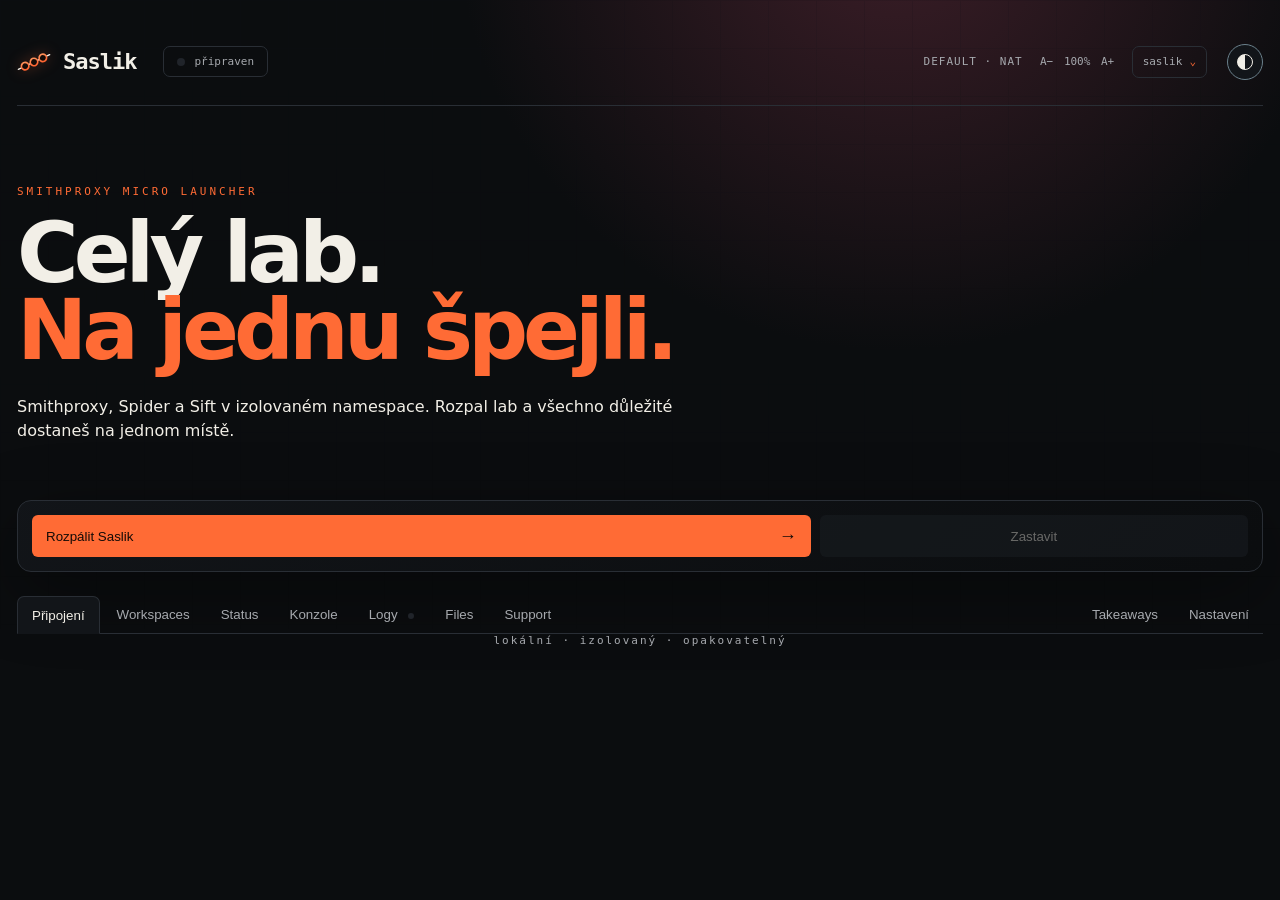
==== commit a71f81e9: "featura: move workspace creation into a dialog - keep the primary launcher focused on start and stop" ====
--- a/src/saslik/web/index.html
+++ b/src/saslik/web/index.html
@@ -6,22 +6,20 @@
 <section id="degraded-banner" class="degraded-banner hidden" role="alert"><strong>running in degraded mode:</strong><span>unknown fatal error</span></section>
 <section class="hero"><p class="eyebrow">SMITHPROXY MICRO LAUNCHER</p><h1>Celý lab.<br><em>Na jednu špejli.</em></h1><p class="lead">Smithproxy, Spider a Sift v izolovaném namespace. Rozpal lab a všechno důležité dostaneš na jednom místě.</p></section>
 <section class="launcher panel">
-  <div id="template-field" class="field init-only"><label for="template">Počáteční šablona</label><select id="template"><option value="spider-sift">Spider + Sift · doporučeno</option><option value="spider">Spider bez Siftu</option><option value="proxy">Čistý Smithproxy</option></select></div>
-  <div id="ca-source-field" class="field init-only"><label for="ca-source">Certifikační autorita</label><select id="ca-source"><option value="new">Vytvořit novou CA</option><option value="existing">Použít existující CA</option></select></div>
-  <div id="ca-cert-field" class="field init-only hidden"><label for="ca-cert">CA certifikát</label><input id="ca-cert" placeholder="/cesta/ca-cert.pem" spellcheck="false"></div>
-  <div id="ca-key-field" class="field init-only hidden"><label for="ca-key">CA privátní klíč</label><input id="ca-key" placeholder="/cesta/ca-key.pem" spellcheck="false"></div>
-  <button id="ignite" class="primary"><span>Rozpálit Saslik</span><b>→</b></button><button id="stop" class="ghost" disabled>Zastavit</button><button id="reset" class="ghost danger">Nový workspace</button>
+  <button id="ignite" class="primary"><span>Rozpálit Saslik</span><b>→</b></button><button id="stop" class="ghost" disabled>Zastavit</button>
+  <button id="reset" class="hidden" type="button" tabindex="-1" aria-hidden="true"></button>
 </section>
 <nav id="tabs" class="tabs hidden" aria-label="Lab"><button data-tab="dashboard" class="active">Připojení</button><button data-tab="workspaces">Workspaces</button><button data-tab="status">Status</button><button data-tab="console">Konzole</button><button data-tab="logs">Logy <i id="log-state"></i></button><button data-tab="files">Files</button><button data-tab="dev" class="hidden">Dev</button><button data-tab="support">Support</button><button data-tab="settings" class="settings-tab">Nastavení</button></nav>
 <section id="dashboard" class="tab-panel hidden"><div class="section-title endpoints-title"><span>PŘIPOJENÍ</span></div><div id="cards" class="cards"></div><section id="skewer-trust" class="skewer-trust hidden"><div class="section-title trust-title"><span>CA NA KLIENTSKÝCH STROJÍCH</span><small>stav klientů a lokální správa důvěry</small></div><nav id="skewer-trust-tabs" class="host-tabs" aria-label="CA stroje a správa"></nav><div id="skewer-trust-content"></div><div id="local-ca-panel" class="local-ca-panel legacy-ca hidden"><div class="local-ca-intro"><b>Lokální správa CA</b><small>vývojová správa úložišť na stroji se Saslikem</small></div><div id="ca-stores" class="local-ca-groups"><span class="muted">Zjišťuji certificate stores…</span></div></div></section></section>
-<section id="workspaces" class="tab-panel hidden"><div id="offline-resources" class="offline-resources"><div class="section-title"><span>WORKSPACES</span><small>výběr, stav a zdroje jednotlivých labů</small></div><div id="workspace-manager" class="workspace-manager"></div><section id="workspace-options" class="workspace-options"><div class="section-title"><span id="workspace-options-title">WORKSPACE OPTIONS</span><small>nastavení patří pouze vybranému workspace</small></div>
+<section id="workspaces" class="tab-panel hidden"><div id="offline-resources" class="offline-resources"><div class="section-title workspace-title"><span>WORKSPACES</span><span class="workspace-title-actions"><small>výběr, stav a zdroje jednotlivých labů</small><button id="workspace-create-open" type="button">Nový workspace +</button></span></div><dialog id="workspace-create-dialog" class="workspace-create-dialog"><form id="workspace-create-form"><header><div><small id="workspace-create-kicker">NOVÝ WORKSPACE</small><h2 id="workspace-create-title">Připrav nový lab</h2><p id="workspace-create-description">Zvol jeho identitu a počáteční konfiguraci.</p></div><button id="workspace-create-close" type="button" aria-label="Zavřít">×</button></header><div class="workspace-create-fields"><label id="workspace-name-field" class="field">Název workspace<input id="workspace-create-name" maxlength="48" pattern="[A-Za-z0-9][A-Za-z0-9_.-]{0,47}" placeholder="lab4" spellcheck="false"></label><label class="field">Počáteční šablona<select id="template"><option value="spider-sift">Spider + Sift · doporučeno</option><option value="spider">Spider bez Siftu</option><option value="proxy">Čistý Smithproxy</option></select></label><label class="field">Certifikační autorita<select id="ca-source"><option value="new">Vytvořit novou CA</option><option value="existing">Použít existující CA</option></select></label><label id="ca-cert-field" class="field hidden">CA certifikát<input id="ca-cert" placeholder="/cesta/ca-cert.pem" spellcheck="false"></label><label id="ca-key-field" class="field hidden">CA privátní klíč<input id="ca-key" placeholder="/cesta/ca-key.pem" spellcheck="false"></label></div><footer><small>CA a konfigurace zůstanou součástí tohoto workspace.</small><div><button id="workspace-create-cancel" type="button">Zrušit</button><button id="workspace-create-submit" class="primary" type="submit"><span>Vytvořit workspace</span><b>→</b></button></div></footer></form></dialog><div id="workspace-manager" class="workspace-manager"></div><section id="workspace-options" class="workspace-options"><div class="section-title"><span id="workspace-options-title">WORKSPACE OPTIONS</span><small>nastavení patří pouze vybranému workspace</small></div>
 <div class="component-options"><div class="option-heading"><span>COMPONENTS</span><small>zdroj a chování procesu</small></div><div class="component-table" id="component-table">
 <div class="component-table-head"><span>Komponenta</span><span>Typ</span><span>Zdroj</span><span>Restart při selhání</span><span>Akce</span></div>
 <div class="component-row" data-component="smithproxy"><strong>Smithproxy<button type="button" data-source-status title="Znovu ověřit Git">čeká na kontrolu</button></strong><select data-source-setting="source_smithproxy"><option value="src">src</option><option value="bin" disabled>bin</option></select><input data-ref-setting="ref_smithproxy" value="master"><label><input type="checkbox" data-restart-setting="restart_smithproxy"><span>zapnutý</span></label><span class="component-actions"><button type="button" data-component-update="smithproxy">Aktualizovat</button><button type="button" class="component-drop hidden" data-component-drop="smithproxy" title="Zahodit lokální Git změny" aria-label="Zahodit lokální Git změny Smithproxy">↶</button></span></div>
 <div class="component-row" data-component="spider"><strong>Spider<button type="button" data-source-status title="Znovu ověřit Git">čeká na kontrolu</button></strong><select data-source-setting="source_spider"><option value="src">src</option><option value="bin" disabled>bin</option></select><input data-ref-setting="ref_spider" value="main"><label><input type="checkbox" data-restart-setting="restart_spider"><span>zapnutý</span></label><span class="component-actions"><button type="button" data-component-update="spider">Aktualizovat</button><button type="button" class="component-drop hidden" data-component-drop="spider" title="Zahodit lokální Git změny" aria-label="Zahodit lokální Git změny Spider">↶</button></span></div>
 <div class="component-row" data-component="sift"><strong>Sift<button type="button" data-source-status title="Znovu ověřit Git">čeká na kontrolu</button></strong><select data-source-setting="source_sift"><option value="src">src</option><option value="bin" disabled>bin</option></select><input data-ref-setting="ref_sift" value="main"><label><input type="checkbox" data-restart-setting="restart_sift"><span>zapnutý</span></label><span class="component-actions"><button type="button" data-component-update="sift">Aktualizovat</button><button type="button" class="component-drop hidden" data-component-drop="sift" title="Zahodit lokální Git změny" aria-label="Zahodit lokální Git změny Sift">↶</button></span></div>
-<div class="component-row" data-component="pcap-viewer"><strong>PCAP Viewer<button type="button" data-source-status title="Znovu ověřit Git">čeká na kontrolu</button></strong><select data-source-setting="source_pcap_viewer"><option value="src">src</option><option value="bin" disabled>bin</option></select><input data-ref-setting="ref_pcap_viewer" value="main"><label><input type="checkbox" data-restart-setting="restart_pcap_viewer"><span>zapnutý</span></label><span class="component-actions"><button type="button" data-component-update="pcap-viewer">Aktualizovat</button><button type="button" class="component-drop hidden" data-component-drop="pcap-viewer" title="Zahodit lokální Git změny" aria-label="Zahodit lokální Git změny PCAP Viewer">↶</button></span></div>
+<div class="component-row" data-component="pcap-viewer"><strong>Capera Capture Viewer<button type="button" data-source-status title="Znovu ověřit Git">čeká na kontrolu</button></strong><select data-source-setting="source_pcap_viewer"><option value="src">src</option><option value="bin" disabled>bin</option></select><input data-ref-setting="ref_pcap_viewer" value="feature/capture-metadata"><label><input type="checkbox" data-restart-setting="restart_pcap_viewer"><span>zapnutý</span></label><span class="component-actions"><button type="button" data-component-update="pcap-viewer">Aktualizovat</button><button type="button" class="component-drop hidden" data-component-drop="pcap-viewer" title="Zahodit lokální Git změny" aria-label="Zahodit lokální Git změny Capera Capture Viewer">↶</button></span></div>
 <div class="component-row" data-component="smithproxy-gui"><strong>Smithproxy GUI<button type="button" data-source-status title="Znovu ověřit Git">zdroj nepřipojen</button></strong><select data-source-setting="source_smithproxy_gui"><option value="src">src</option></select><input data-ref-setting="ref_smithproxy_gui" value="main"><label><input type="checkbox" data-restart-setting="restart_smithproxy_gui"><span>zapnutý</span></label><span class="component-actions"><button type="button" data-component-update="smithproxy-gui">Aktualizovat</button><button type="button" class="component-drop hidden" data-component-drop="smithproxy-gui" title="Zahodit lokální Git změny" aria-label="Zahodit lokální Git změny Smithproxy GUI">↶</button></span></div>
+<div class="component-row" data-component="gretom"><strong>GRE Tom<button type="button" data-source-status title="Znovu ověřit Git">čeká na kontrolu</button></strong><select data-source-setting="source_gretom"><option value="src">src</option></select><input data-ref-setting="ref_gretom" value="main"><label><input type="checkbox" data-restart-setting="restart_gretom"><span>zapnutý</span></label><span class="component-actions"><button type="button" data-component-update="gretom">Aktualizovat</button><button type="button" class="component-drop hidden" data-component-drop="gretom" title="Zahodit lokální Git změny" aria-label="Zahodit lokální Git změny GRE Tom">↶</button></span></div>
 <div class="component-row" data-component="keyway"><strong>Smithproxy Keyway<button type="button" data-source-status title="Znovu ověřit Git">čeká na kontrolu</button></strong><select data-source-setting="source_keyway"><option value="src">src</option></select><input data-ref-setting="ref_keyway" value="main"><span title="Runtime integrace bude doplněna po volbě autentizačního backendu">build only</span><span class="component-actions"><button type="button" data-component-update="keyway">Aktualizovat</button><button type="button" class="component-drop hidden" data-component-drop="keyway" title="Zahodit lokální Git změny" aria-label="Zahodit lokální Git změny Smithproxy Keyway">↶</button></span></div>
 <div class="component-row hidden" data-component="lored" data-devel-only><strong>Lored<button type="button" data-source-status title="Znovu ověřit Git">čeká na kontrolu</button></strong><select data-source-setting="source_lored"><option value="src">src</option><option value="bin" disabled>bin</option></select><input data-ref-setting="ref_lored" value="main"><label><input type="checkbox" data-restart-setting="restart_lored"><span>zapnutý</span></label><span class="component-actions"><button type="button" data-component-update="lored">Aktualizovat</button><button type="button" class="component-drop hidden" data-component-drop="lored" title="Zahodit lokální Git změny" aria-label="Zahodit lokální Git změny Lored">↶</button></span></div>
 <div class="component-row" data-component="tuntom"><strong>Tuntom<button type="button" data-source-status title="Znovu ověřit Git">čeká na kontrolu</button></strong><select data-source-setting="source_tuntom"><option value="src">src</option><option value="bin" disabled>bin</option></select><input data-ref-setting="ref_tuntom" value="main"><span title="Tunely se spouštějí na vyžádání pro spárované klienty.">na vyžádání</span><span class="component-actions"><button type="button" data-component-update="tuntom" title="Aktualizace ukončí aktivní tunely; klienti se musí znovu připojit.">Aktualizovat</button><button type="button" class="component-drop hidden" data-component-drop="tuntom" title="Zahodit lokální Git změny" aria-label="Zahodit lokální Git změny Tuntom">↶</button></span></div>
@@ -29,7 +27,7 @@
 <div class="component-row component-row-compact saslik-version-row"><strong>Saslik<button type="button" id="saslik-version-status" data-source-status title="Znovu ověřit verzi Sasliku">čeká na kontrolu</button></strong><span>launcher</span><span id="saslik-version-source">zjišťuji instalaci…</span><span></span><span></span></div>
 </div><button id="component-settings-save" type="button">Uložit komponenty</button></div>
 <div class="workspace-api-access"><div><small>API ACCESS</small><strong>Důvěryhodné sítě</strong><p>Loopback je povolen vždy. Přihlášený portál může API používat z libovolné sítě.</p></div><div class="api-access-options"><label><input id="api-allow-host-networks" type="checkbox"> Host-connected networks <small>bez workspace a tunnel klientů</small></label><label><input id="api-allow-tuntom" type="checkbox"> Authenticated Tuntom clients <small>výchozí: zakázáno</small></label></div><label class="api-prefixes"><span>Additional trusted prefixes</span><textarea id="api-allowed-prefixes" spellcheck="false" placeholder="192.168.50.0/24&#10;2001:db8:42::/64"></textarea></label><button id="api-access-save" type="button">Uložit přístup</button></div>
-<div class="workspace-options-body"><div><small>INTEGRACE</small><strong>ipinfo.io</strong><p>Geolokační enrichment veřejných IP adres v CZ PCAP Vieweru.</p></div><label class="workspace-secret"><span>API token</span><input id="setting-ipinfo-token" type="password" autocomplete="off" placeholder="nenastaveno"><small id="setting-ipinfo-state">zjišťuji…</small></label><button id="settings-save" type="button">Nastavit</button></div><p class="workspace-settings-note">Jednosměrné nastavení: secret se neexportuje, nevrací do browseru a přes GUI jej nelze změnit. Projeví se při příštím startu workspace.</p>
+<div class="workspace-options-body"><div><small>INTEGRACE</small><strong>ipinfo.io</strong><p>Geolokační enrichment veřejných IP adres v Capera Capture Vieweru.</p></div><label class="workspace-secret"><span>API token</span><input id="setting-ipinfo-token" type="password" autocomplete="off" placeholder="nenastaveno"><small id="setting-ipinfo-state">zjišťuji…</small></label><button id="settings-save" type="button">Nastavit</button></div><p class="workspace-settings-note">Jednosměrné nastavení: secret se neexportuje, nevrací do browseru a přes GUI jej nelze změnit. Projeví se při příštím startu workspace.</p>
 <div class="workspace-options-body"><div><small>LICENCOVÁNÍ</small><strong>Issuer public key</strong><p>Ed25519 veřejný klíč, kterým licensing daemon ověřuje podepsané licence.</p></div><label class="workspace-secret workspace-key"><span>Public key PEM</span><textarea id="setting-license-key" autocomplete="off" spellcheck="false" placeholder="-----BEGIN PUBLIC KEY-----"></textarea><small id="setting-license-key-state">zjišťuji…</small></label><button id="license-key-save" type="button">Nastavit</button></div><p class="workspace-settings-note">Veřejný klíč se uloží do workspace a při startu se předá lokální licensing službě. Privátní podpisový klíč sem nikdy nepatří.</p>
 <div class="workspace-restart-options"><div><small>VÝVOJ A PÁDY</small><strong>Diagnostický build</strong><p>Debug symboly zvětší build. Core dumpy a backtrace se ukládají do <code>state/crashes</code>.</p></div><div class="restart-options"><label><input type="checkbox" data-debug-setting="debug_build">Debug build</label><label><input type="checkbox" data-debug-setting="collect_coredumps">Uložit core dump</label><label><input type="checkbox" data-debug-setting="collect_backtraces">Vygenerovat backtrace</label></div><button id="debug-settings-save" type="button">Uložit diagnostiku</button></div>
 <div class="crash-actions"><span><small>CRASH REPORTY</small><strong id="crash-report-count">zjišťuji…</strong></span><label class="crash-trigger">Collect debug and terminate with <select id="crash-signal"><option value="11">SIGSEGV · 11</option><option value="9">SIGKILL · 9</option></select></label><button id="crash-diagnose" type="button">Spustit sběr</button><a id="crash-reports-download" class="button disabled" href="#">Stáhnout tar.gz ↓</a><button id="crash-reports-clear" type="button" disabled>Vyčistit</button></div><p class="workspace-settings-note">Řízený sběr na 5 sekund zapne <code>debug set all 8</code> a <code>debug term 8</code>, ukončí Smithproxy zvoleným signálem a vytvoří report.</p></section>
@@ -37,7 +35,7 @@
 <details class="workspace-maintenance"><summary><span><b>LOGY A MAINTENANCE</b><small>diagnostika, rotace a servis workspace</small></span><i>›</i></summary><div><span><strong>Logpack</strong><small>Saslik, komponenty, textové crash logy a systemd journal. Bez konfigurace a klíčů.</small></span><a id="logpack-download" class="button" href="#">Stáhnout logpack ↓</a></div></details></div></section>
 <section id="status" class="tab-panel hidden"><div class="section-title"><span>SLUŽBY</span><small>procesy pod správou systemd</small></div><div id="services" class="service-grid"></div><details id="license-panel" class="license-panel"><summary><span><b>License:</b> <em id="license-summary">zjišťuji…</em></span><i>›</i></summary><div id="license-detail"><span class="muted">Načítám licensing informace…</span></div></details><div class="section-title health-title"><span>HEALTH</span><small>živé kontroly API a portů</small></div><div id="health-checks" class="health-grid"></div><div class="section-title runtime-title"><span>SIFT</span><small>flow lifecycle, payloady a HTTP transport</small></div><div id="sift-stats" class="runtime-grid"></div><div class="section-title e2e-title"><span>PRŮCHOD SKRZ WORKSPACE</span><small id="e2e-target">syntetický klient</small></div><div id="e2e-checks" class="e2e-grid"></div><div class="section-title traffic-title"><span>PROVOZ WORKSPACE</span><small id="traffic-interface">workspace interface</small></div><div id="traffic" class="traffic-grid"></div><div class="section-title runtime-title"><span>PROVOZ PŘES PROXY</span><small>aktivní spojení a přenesená data podle vstupu</small></div><div id="listener-stats" class="runtime-grid"></div><details class="traffic-flow"><summary><span><b>Jak test prochází workspace</b><small>rozhraní, proxy, egress a cíle</small></span><i>›</i></summary><div id="traffic-flow-body"></div></details></section>
 <section id="console" class="tab-panel hidden panel terminal-panel"><div class="terminal-head"><b>Smithproxy CLI</b><span id="cli-state">odpojeno</span><div class="terminal-tools"><button id="cli-detach" title="Otevřít konzoli v samostatném okně">Do okna ↗</button><label title="Písmo konzole"><span class="sr-only">Písmo</span><select id="cli-font"><option value="system">System mono</option><option value="dejavu">DejaVu</option><option value="jetbrains">JetBrains</option><option value="terminus">Terminus</option></select></label><button id="cli-font-down" title="Menší písmo">A−</button><output id="cli-font-size">13</output><button id="cli-font-up" title="Větší písmo">A+</button><label title="Limit historie"><span class="sr-only">Historie</span><select id="cli-scrollback"><option value="1000">1k řádků</option><option value="5000">5k řádků</option><option value="20000">20k řádků</option><option value="unlimited">bez limitu</option></select></label><button id="cli-save">Uložit</button><button id="cli-connect">Připojit</button><button id="cli-clear">Vyčistit</button></div></div><div id="xterm"></div></section>
-<section id="logs" class="tab-panel hidden panel log-panel"><div class="terminal-head"><b>Logy</b><label class="log-source-label"><span class="sr-only">Zdroj logu</span><select id="log-source"><option value="saslik">Saslik</option><option value="skewer-api">Skewer API</option><option value="smithproxy">Smithproxy</option><option value="smithproxy-gui">Smithproxy GUI</option><option value="spider">Spider</option><option value="spider-frontend">Spider frontend</option><option value="sift">Sift</option><option value="pcap-storage">PCAP storage</option><option value="pcap-viewer">PCAP Viewer</option><option value="lored">Lored</option><option value="tuntom">Tuntom</option><option value="e2e-probe">E2E probe</option><option value="operation">Build / operace</option></select></label><span id="build-state">živě</span><button id="copy-log">Kopírovat</button></div><div id="source-recovery" class="source-recovery hidden"><span><b>Lokální změny ve zdrojích</b><small id="source-recovery-detail"></small></span><button id="discard-source-changes" type="button">Zahodit změny</button></div><pre id="log"><span class="muted">$ načítám Saslik log…</span></pre></section>
+<section id="logs" class="tab-panel hidden panel log-panel"><div class="terminal-head"><b>Logy</b><label class="log-source-label"><span class="sr-only">Zdroj logu</span><select id="log-source"><option value="saslik">Saslik</option><option value="skewer-api">Skewer API</option><option value="smithproxy">Smithproxy</option><option value="smithproxy-gui">Smithproxy GUI</option><option value="spider">Spider</option><option value="spider-frontend">Spider frontend</option><option value="sift">Sift</option><option value="pcap-storage">Capera storage</option><option value="pcap-viewer">Capera Capture Viewer</option><option value="lored">Lored</option><option value="tuntom">Tuntom</option><option value="gretom">GRE Tom</option><option value="e2e-probe">E2E probe</option><option value="operation">Build / operace</option></select></label><span id="build-state">živě</span><button id="copy-log">Kopírovat</button></div><div id="source-recovery" class="source-recovery hidden"><span><b>Lokální změny ve zdrojích</b><small id="source-recovery-detail"></small></span><button id="discard-source-changes" type="button">Zahodit změny</button></div><pre id="log"><span class="muted">$ načítám Saslik log…</span></pre></section>
 <section id="files" class="tab-panel hidden files-panel"><div class="files-toolbar"><div><small>WORKSPACE FILES</small><nav id="files-breadcrumb"></nav></div><label class="files-follow"><input id="files-follow" type="checkbox" checked> Follow</label><button id="files-detach" type="button">Do okna ↗</button><button id="files-up" type="button">↑ Nahoru</button><button id="files-mkdir" type="button">Nový adresář</button><button id="files-upload" type="button">Nahrát ↑</button><input id="files-upload-input" type="file" class="hidden"></div><div class="files-layout"><div id="files-list" class="files-list"><span class="muted">Načítám…</span></div><section id="file-editor" class="file-editor empty"><div class="file-editor-head"><span><b id="file-name">Vyber soubor</b><small id="file-meta">Textové soubory lze prohlížet a upravit.</small></span><b id="file-change" class="file-change hidden"></b><button id="file-reload" class="hidden" type="button">Reload</button><label id="file-lock-override" class="hidden"><input type="checkbox"> override zámku</label><a id="file-download" class="button disabled" href="#">Stáhnout ↓</a><button id="file-delete" type="button" disabled>Smazat</button><button id="file-edit" type="button" disabled>Edit</button><button id="file-save" class="hidden" type="button" disabled>Uložit</button><button id="file-close" type="button" disabled>Zavřít</button></div><div id="file-code" class="file-code"><pre id="file-view"></pre><div id="file-edit-layer" class="file-edit-layer hidden"><pre id="file-highlight" aria-hidden="true"></pre><textarea id="file-content" spellcheck="false" disabled></textarea></div></div></section></div></section>
 <section id="dev" class="tab-panel hidden"><div class="section-title"><span>DEV</span><small>bezpečné patche a runtime debugging</small></div><details class="dev-debug"><summary><span><b>GDB</b><small>gdbserver a interaktivní konzole</small></span><i>›</i></summary><div class="dev-debug-head"><small>Připojení zastaví komponentu do příchodu GDB klienta. Porty poslouchají pouze na loopbacku.</small></div><div id="dev-debug-components"><span class="muted">Načítám…</span></div><section id="dev-gdb-console" class="dev-gdb-console hidden"><div><span><b id="dev-gdb-title">GDB</b><small id="dev-gdb-state">odpojeno</small></span><button id="dev-gdb-close" type="button">Zavřít GDB</button></div><div id="dev-gdb-terminal"></div></section></details><p class="dev-intro">Vlož unified diff ručně nebo jej načti ze souboru. Saslik nejprve provede <code>git apply --check</code> a patch aplikuje pouze uvnitř zvoleného checkoutu.</p><section class="dev-journal"><div class="dev-journal-head"><span><b>PATCH JOURNAL</b><small>pojmenované patche a jejich stav</small></span><div><button id="dev-revert-all" type="button">Vrátit vše aplikované</button><button id="dev-clear-history" type="button">Vyčistit historii</button></div></div><div id="dev-patch-history"><span class="muted">Načítám…</span></div></section><div class="dev-patches">
 <details class="dev-patch" data-dev-project="smithproxy"><summary><span><b>Patch Smithproxy</b><small>src/smithproxy/</small></span><i>›</i></summary><div class="dev-patch-body"><textarea spellcheck="false" placeholder="diff --git a/src/... b/src/...&#10;--- a/src/...&#10;+++ b/src/..."></textarea><div class="dev-patch-tools"><input type="file" accept=".diff,.patch,text/plain"><button type="button" data-dev-load>Načíst .diff/.patch</button><button type="button" data-dev-apply>Aplikovat patch</button><output></output></div></div></details>
@@ -45,8 +43,8 @@
 <details class="dev-patch" data-dev-project="spider"><summary><span><b>Patch Spider</b><small>src/smithproxy-spider/</small></span><i>›</i></summary><div class="dev-patch-body"><textarea spellcheck="false" placeholder="Vlož unified diff pro Spider…"></textarea><div class="dev-patch-tools"><input type="file" accept=".diff,.patch,text/plain"><button type="button" data-dev-load>Načíst .diff/.patch</button><button type="button" data-dev-apply>Aplikovat patch</button><output></output></div></div></details>
 <details class="dev-patch" data-dev-project="sift"><summary><span><b>Patch Sift</b><small>src/sift/</small></span><i>›</i></summary><div class="dev-patch-body"><textarea spellcheck="false" placeholder="Vlož unified diff pro Sift…"></textarea><div class="dev-patch-tools"><input type="file" accept=".diff,.patch,text/plain"><button type="button" data-dev-load>Načíst .diff/.patch</button><button type="button" data-dev-apply>Aplikovat patch</button><output></output></div></div></details>
 <details class="dev-patch" data-dev-project="lored"><summary><span><b>Patch Lored</b><small>src/lored/</small></span><i>›</i></summary><div class="dev-patch-body"><textarea spellcheck="false" placeholder="Vlož unified diff pro Lored…"></textarea><div class="dev-patch-tools"><input type="file" accept=".diff,.patch,text/plain"><button type="button" data-dev-load>Načíst .diff/.patch</button><button type="button" data-dev-apply>Aplikovat patch</button><output></output></div></div></details>
-<details class="dev-patch" data-dev-project="pcap-viewer"><summary><span><b>Patch PCAP Viewer</b><small>src/capture-zone-viewer/</small></span><i>›</i></summary><div class="dev-patch-body"><textarea spellcheck="false" placeholder="Vlož unified diff pro PCAP Viewer…"></textarea><div class="dev-patch-tools"><input type="file" accept=".diff,.patch,text/plain"><button type="button" data-dev-load>Načíst .diff/.patch</button><button type="button" data-dev-apply>Aplikovat patch</button><output></output></div></div></details>
+<details class="dev-patch" data-dev-project="pcap-viewer"><summary><span><b>Patch Capera Capture Viewer</b><small>src/capera/</small></span><i>›</i></summary><div class="dev-patch-body"><textarea spellcheck="false" placeholder="Vlož unified diff pro Capera Capture Viewer…"></textarea><div class="dev-patch-tools"><input type="file" accept=".diff,.patch,text/plain"><button type="button" data-dev-load>Načíst .diff/.patch</button><button type="button" data-dev-apply>Aplikovat patch</button><output></output></div></div></details>
 </div></section>
 <section id="support" class="tab-panel hidden"><div class="section-title"><span>SUPPORT</span><small>Smithproxy · Saslik</small></div><div class="support-intro"><span>UPEČENO SMITHPROXY TÝMEM</span><p>Saslik i nástroje, které spojuje, vznikají jako součást projektu Smithproxy. Je za nimi spousta času, zkušeností a poctivé práce. Pokud ti pomáhají, budeme rádi za zpětnou vazbu, doporučení, příspěvek do projektu — nebo třeba i malou finanční podporu. Každá pomoc nám dává prostor péct je dál.</p></div><div class="support-grid"><article class="support-card support-primary"><small>TECHNICKÁ PODPORA</small><h2>Něco se nechce péct?</h2><p>Popiš problém, připoj verzi Sasliku a relevantní část logu. Hesla, privátní klíče ani provoz neposílej.</p><a class="support-action" href="mailto:smithproxy@proton.me?subject=Saslik%20support&amp;body=Workspace%3A%0ASaslik%20version%3A%0APopis%20problemu%3A%0A">Napsat na smithproxy@proton.me <b>→</b></a></article><article class="support-card"><small>KONTAKT</small><h2>Smithproxy</h2><p>Dotazy k nasazení, integraci, vývoji nebo spolupráci.</p><div class="support-links"><a href="mailto:smithproxy@proton.me"><svg class="support-icon" viewBox="0 0 24 24" aria-hidden="true"><path d="M3.5 5.5h17v13h-17zM4 6l8 6 8-6"/></svg><span>smithproxy@proton.me</span></a><a href="https://discord.gg/vf4Qwwt" target="_blank" rel="noreferrer"><svg class="support-icon support-icon-discord" viewBox="0 0 24 24" aria-hidden="true"><path d="M8.1 7.3a13 13 0 0 1 7.8 0l.9 1.8c1.8.6 2.8 1.4 2.8 1.4a12 12 0 0 1-1.4 6.8 9 9 0 0 1-3.3 1.7l-.8-1.1c.9-.3 1.7-.7 2.4-1.2-4 1.8-8.1.6-9 0 .7.5 1.5.9 2.4 1.2L9.1 19a9 9 0 0 1-3.3-1.7 12 12 0 0 1-1.4-6.8s1-.8 2.8-1.4z"/><circle cx="9" cy="13" r="1.15"/><circle cx="15" cy="13" r="1.15"/></svg><span>Discord server ↗</span></a></div></article><article class="support-card"><small>PLACENÁ PODPORA</small><h2>Potřebuješ víc?</h2><p>Individuální pomoc, integrace a prioritní řešení připravujeme. Platební možnosti doplníme později.</p><span class="support-pending">brzy</span></article></div></section>
 <div id="toast" role="status" aria-live="polite"></div><footer>lokální · izolovaný · opakovatelný</footer>
-</main><script src="xterm.js"></script><script src="addon-fit.js"></script><script src="skewer-reports.js"></script><script src="app.js"></script><script src="dashboard-layout.js"></script></body></html>
+</main><script src="xterm.js"></script><script src="addon-fit.js"></script><script src="skewer-reports.js"></script><script src="app.js"></script><script src="component-controls.js"></script><script src="dashboard-layout.js"></script></body></html>
--- a/src/saslik/web/style.css
+++ b/src/saslik/web/style.css
@@ -10,7 +10,7 @@
 .workspace-manager{display:grid;gap:5px}.workspace-row{display:grid;gap:0;border:1px solid var(--line);border-radius:9px;background:var(--panel);overflow:hidden}.workspace-row.selected{border-color:var(--st-success, #285f40);background:var(--st-success-bg, #102018)}.workspace-row-main{display:grid;grid-template-columns:24px minmax(140px,1fr) 90px 90px auto auto;align-items:center;gap:8px;min-height:48px;padding:6px 8px}.workspace-row input{accent-color:var(--green)}.workspace-name{display:grid;gap:2px}.workspace-name b{font-size:11px}.workspace-name small,.workspace-cell{font-size:11px;color:var(--muted)}.workspace-state{display:flex;align-items:center;gap:6px}.workspace-state i{width:7px;height:7px;border-radius:50%;background:var(--st-surface-raised, #59616a)}.workspace-state.running i{background:var(--green);box-shadow:0 0 8px var(--green)}.workspace-row button{height:30px;background:var(--st-surface-raised, #20242a);color:var(--st-text, #cdd1d5)}.workspace-row-resources{display:flex;align-items:center;gap:14px;min-height:31px;padding:5px 12px 6px 40px;border-top:1px solid var(--st-border, #242a30);color:var(--muted);font-size:11px}.workspace-row-resources a{color:var(--st-link, var(--hot));text-decoration:none}.workspace-row-resources a:hover{text-decoration:underline}
 .offline-resources.hidden{display:block!important}
 .workspace-locked #ignite,.workspace-locked #reset,.selected-workspace-running #ignite,.selected-workspace-running #reset,.foreign-workspace-running #stop{pointer-events:none;opacity:.4}
-.workspace-row-main{grid-template-columns:24px minmax(140px,1fr) 90px 90px auto auto auto auto}.workspace-stop{background:var(--st-danger-bg, #3a1820)!important;color:var(--st-danger, #ff8099)!important}
+.workspace-row-main{grid-template-columns:24px minmax(140px,1fr) 90px 90px repeat(5,auto)}.workspace-stop,.workspace-delete{background:var(--st-danger-bg, #3a1820)!important;color:var(--st-danger, #ff8099)!important}
 #tabs.hidden{display:flex!important}.console-only #tabs{display:none!important}.workspace-switching main{pointer-events:none;opacity:.58;transition:opacity .12s}
 .health-title,.e2e-title,.traffic-title{margin-top:23px}.health-grid{display:grid;grid-template-columns:repeat(5,minmax(0,1fr));gap:7px}.health,.e2e{position:relative;display:grid;gap:6px;min-width:0;padding:11px;background:var(--panel);border:1px solid var(--line);border-radius:9px}.health>div,.e2e>div{display:flex;align-items:center;gap:7px}.health i,.e2e i{width:8px;height:8px;border-radius:50%;background:var(--st-surface-raised, #59616a)}.health strong,.e2e strong{font-size:11px}.health small,.e2e small{font-size:11px;color:var(--muted)}.health>b,.e2e>b{font-size:11px;overflow:hidden;text-overflow:ellipsis;white-space:nowrap}.health>span,.e2e>span{position:absolute;right:10px;top:11px;color:var(--muted);font-size:11px}.health.state-ok,.e2e.state-ok{border-color:var(--st-success, #285f40)}.health.state-ok i,.e2e.state-ok i{background:var(--green);box-shadow:0 0 9px var(--green)}.health.state-degraded i,.e2e.state-degraded i{background:var(--yellow);box-shadow:0 0 9px var(--yellow)}.health.state-down i,.e2e.state-down i{background:var(--red);box-shadow:0 0 9px var(--red)}.e2e-grid{display:grid;grid-template-columns:repeat(4,minmax(0,1fr));gap:7px}.traffic-grid{display:grid;grid-template-columns:repeat(3,1fr);gap:7px}.traffic{display:grid;gap:5px;padding:12px 14px;background:var(--panel);border:1px solid var(--line);border-radius:9px}.traffic small,.traffic span{color:var(--muted);font-size:11px}.traffic strong{font:600 18px system-ui,sans-serif}
 .terminal-panel,.log-panel{overflow:hidden}.terminal-panel{border-radius:7px}.terminal-head{min-height:43px;display:flex;align-items:center;gap:9px;border-bottom:1px solid var(--line);padding:7px 13px;color:var(--muted);font-size:11px}.terminal-head b{color:var(--st-text, #d8d8d3)}.terminal-head>span{margin-right:auto}.terminal-tools{display:flex;align-items:center;gap:5px;overflow-x:auto}.terminal-head button,.terminal-head select{height:26px;border:0;border-radius:7px;background:var(--st-surface-raised, #20242a);color:var(--st-text, #aab0b6);padding:0 9px;font:600 11px inherit}.terminal-head select{outline:none}.terminal-head output{min-width:18px;text-align:center;color:var(--st-text, #cbd1d3)}.terminal-panel #xterm{height:calc(100vh - 255px);height:calc(100dvh - 255px);min-height:360px;display:flex;min-width:0;padding:11px 10px 10px 12px;overflow:hidden;background:var(--st-info-bg, #070e0d)}.terminal-panel .xterm{flex:1;min-width:0;min-height:0;height:100%}.terminal-panel .xterm-viewport{scrollbar-color:var(--st-muted, #646b6e) var(--st-on-brand, #0b1110);scrollbar-width:thin}.console-active #console{margin-bottom:0}.console-active footer{display:none}.sr-only{position:absolute;width:1px;height:1px;padding:0;margin:-1px;overflow:hidden;clip:rect(0,0,0,0);white-space:nowrap;border:0}.console-only main{width:100%;height:100dvh}.console-only header,.console-only .hero,.console-only .launcher,.console-only .tabs,.console-only footer{display:none}.console-only #console{display:block!important;margin:0;border:0;border-radius:0;height:100dvh}.console-only .terminal-panel #xterm{height:calc(100dvh - 43px);min-height:0}.log-panel pre{height:calc(100vh - 255px);height:calc(100dvh - 255px);min-height:360px;overflow:auto;margin:0;padding:18px;color:var(--st-text, #c5cbd1);font:11px/1.62 inherit;white-space:pre-wrap}.muted{color:var(--st-muted, #616870)}#toast{position:fixed;left:50%;bottom:24px;z-index:5;transform:translate(-50%,18px);padding:9px 14px;border:1px solid var(--st-border, #3b424a);border-radius:99px;background:var(--st-surface-raised, #191d22);color:var(--st-text, #e9e6de);font-size:11px;opacity:0;pointer-events:none;transition:.18s}#toast.show{opacity:1;transform:translate(-50%,0)}footer{text-align:center;color:var(--st-muted, #525860);font-size:11px;letter-spacing:2px;padding:0 0 35px}
@@ -80,3 +80,24 @@
 /* Keep controls and badges aligned with the restrained card geometry. */
 button{border-radius:6px}
 .logout,.pill,.account-menu>summary,#toast,.support-pending{border-radius:7px}
+.launcher{grid-template-columns:minmax(220px,1fr) minmax(170px,.55fr)}
+.workspace-locked #workspace-create-open,.selected-workspace-running #workspace-create-open{pointer-events:none;opacity:.4}
+.workspace-title-actions{display:flex!important;align-items:center;justify-content:flex-end;gap:12px;letter-spacing:normal!important}
+.workspace-title-actions button{height:30px;background:var(--st-surface-raised,#20242a);color:var(--st-text,#cdd1d5)}
+.workspace-create-dialog{width:min(760px,calc(100vw - 32px));padding:0;border:1px solid var(--line);border-radius:12px;background:var(--panel);color:var(--text);box-shadow:0 28px 90px #000a}
+.workspace-create-dialog::backdrop{background:#000a}
+.workspace-create-dialog form{padding:20px}
+.workspace-create-dialog header{display:flex;align-items:start;justify-content:space-between;gap:20px;margin-bottom:20px}
+.workspace-create-dialog header small{color:var(--st-link,var(--hot));letter-spacing:1.5px}
+.workspace-create-dialog h2{margin:5px 0 7px;font:650 22px/1.2 system-ui,sans-serif}
+.workspace-create-dialog p{margin:0;color:var(--muted);font:13px/1.45 system-ui,sans-serif}
+.workspace-create-dialog header>button{width:32px;height:32px;padding:0;background:var(--st-surface-raised,#20242a);color:var(--muted);font-size:18px}
+.workspace-create-fields{display:grid;grid-template-columns:1fr 1fr;gap:14px}
+.workspace-create-fields>.field{display:grid;gap:7px;color:var(--muted);font-size:11px;letter-spacing:1px}
+.workspace-create-fields>.field input,.workspace-create-fields>.field select{color:var(--text);font-size:13px;letter-spacing:normal}
+.workspace-create-fields .field:first-child{grid-column:1/-1}
+.workspace-create-dialog footer{display:flex;align-items:center;justify-content:space-between;gap:16px;margin-top:20px;padding-top:16px;border-top:1px solid var(--line)}
+.workspace-create-dialog footer>small{color:var(--muted);font-size:11px}
+.workspace-create-dialog footer>div{display:flex;gap:8px}
+.workspace-create-dialog footer button:not(.primary){background:var(--st-surface-raised,#20242a);color:var(--st-text,#cdd1d5)}
+@media(max-width:650px){.launcher{grid-template-columns:1fr 1fr}.workspace-create-fields{grid-template-columns:1fr}.workspace-create-fields .field:first-child{grid-column:auto}.workspace-create-dialog footer{align-items:stretch;flex-direction:column}.workspace-create-dialog footer>div{justify-content:flex-end}.workspace-title-actions small{display:none}}
--- a/src/saslik/web/components.css
+++ b/src/saslik/web/components.css
@@ -1,6 +1,6 @@
 .component-table-head,
 .component-row {
-    grid-template-columns: minmax(120px, .8fr) 72px minmax(180px, 1.4fr) minmax(130px, .7fr) 105px;
+    grid-template-columns: minmax(120px, .8fr) 72px minmax(180px, 1.4fr) minmax(130px, .7fr) 140px;
 }
 
 .component-row[data-component="tuntom"] > span[title] {
@@ -93,7 +93,7 @@
 
 .component-row > strong { display: grid; gap: 3px; }
 .component-row > strong > [data-source-status] { width:max-content;max-width:100%;padding:0;border:0;background:none;color:var(--muted);font:11px system-ui,sans-serif;text-align:left;cursor:pointer; }
-.component-row > strong > [data-source-status]::before { content: "●"; margin-right: 5px; }
+.component-row > strong > [data-source-status]::before { content: "\2022"; margin-right: 5px; }
 .component-row > strong > [data-source-status]:not(:disabled):hover { text-decoration:underline; }
 .component-row > strong > [data-source-status].state-current { color: var(--green); }
 .component-row > strong > [data-source-status].state-behind { color: var(--st-warning, #f3b54a); }
@@ -276,3 +276,20 @@
 :root[data-saslik-mode="light"] .pill.running i,:root[data-saslik-mode="light"] #log-state.running{background:#d89a00;box-shadow:0 0 9px #d89a0080}
 .takeaway-panel{font-size:12px}.takeaway-create h2{font-size:18px}.takeaway-create>p{font-size:12px}
 .ca-family>header small,.takeaway-indicator{border-radius:7px}
+
+.component-actions{display:flex;gap:5px;flex-wrap:wrap;justify-content:flex-end}
+.component-actions .component-control-open{width:28px;height:28px;padding:0;font:15px/1 system-ui,sans-serif}
+.component-control{width:min(680px,calc(100vw - 32px));max-height:85vh;overflow:auto;padding:20px;border:1px solid var(--line);border-radius:12px;background:var(--panel);color:var(--text)}
+.component-control::backdrop{background:#0009}
+.component-control header{display:flex;justify-content:space-between;gap:16px;align-items:center;margin-bottom:20px}
+.component-control h2{margin:4px 0;font-size:19px}
+.component-control small{color:var(--muted);line-height:1.5}
+.component-control [data-fields]{display:grid;grid-template-columns:1fr 1fr;gap:16px}
+.component-control label{display:grid;gap:6px;font-size:13px;align-content:start}
+.component-control input:not([type=checkbox]){width:100%;min-width:0;box-sizing:border-box;background:var(--st-canvas,#0d1013);color:var(--text);border:1px solid var(--line);border-radius:5px;padding:8px}
+.component-control .control-toggle{grid-template-columns:1fr auto}
+.component-control .control-toggle small{grid-column:1/-1}
+.component-control footer{letter-spacing:normal;text-align:left;display:flex;align-items:center;justify-content:space-between;gap:16px;border-top:1px solid var(--line);padding-top:14px}
+.component-control [data-message]{font-size:13px;line-height:1.5}
+.component-control button{flex-shrink:0}
+@media(max-width:720px){.component-row{grid-template-columns:1fr 70px}.component-row .component-actions{grid-column:1/-1}.component-control [data-fields]{grid-template-columns:1fr}.component-control footer{flex-wrap:wrap}}
